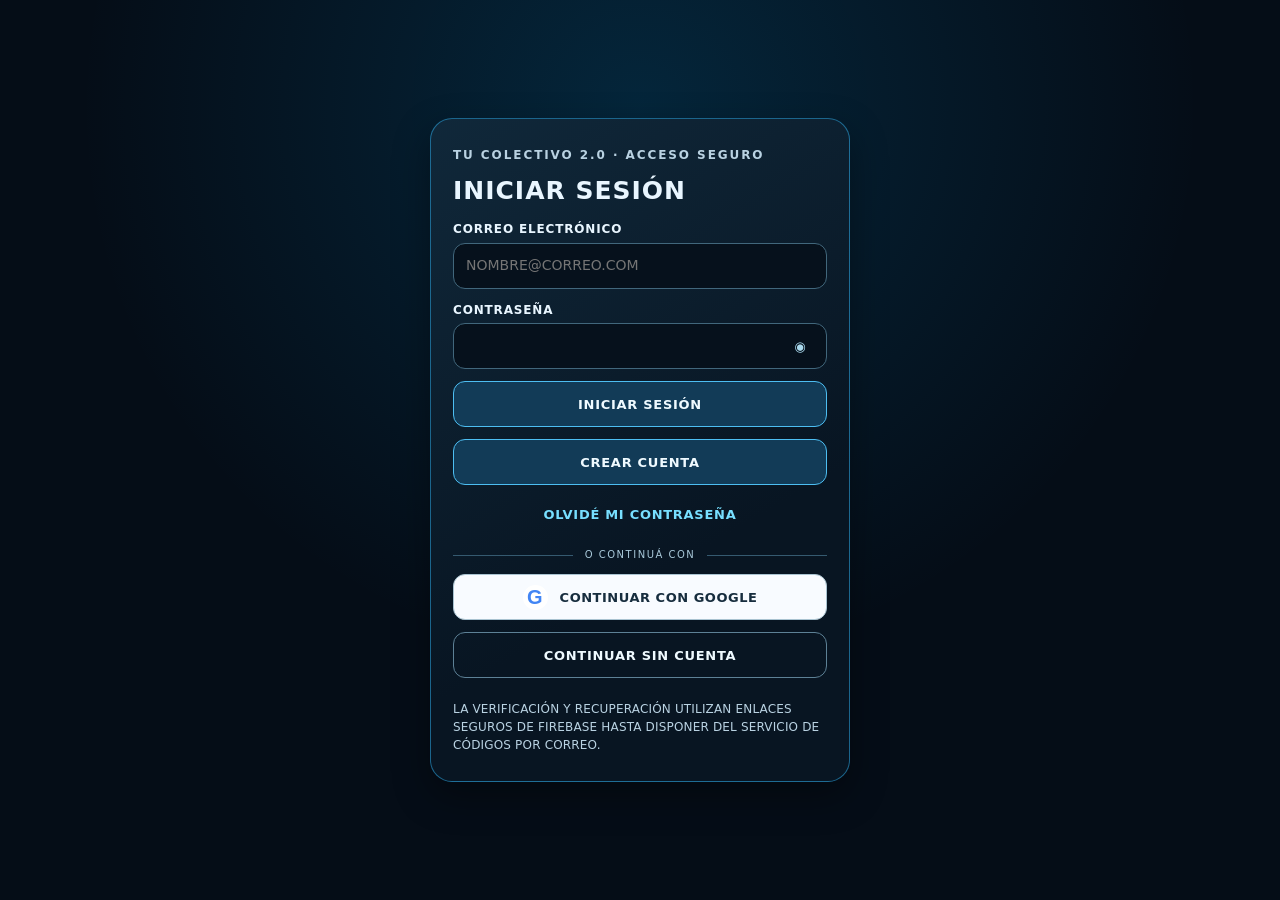
==== app/src/main/assets/index.html @ 83f2787d "SEPARAR PANTALLAS DE INICIO REGISTRO Y RECUPERACIÓN" ====
<!DOCTYPE html>
<html lang="es">
<head>
<meta charset="UTF-8">
<meta name="viewport" content="width=device-width,initial-scale=1,viewport-fit=cover">
<meta name="theme-color" content="#000000">
<title>TU COLECTIVO 2.0</title>
<link rel="stylesheet" href="style.css">
<link rel="stylesheet" href="style-ht.css">
<link rel="stylesheet" href="leaflet/leaflet.css">

<link rel="stylesheet" href="header.css">
<link rel="stylesheet" href="header-title.css">
<link rel="stylesheet" href="bottom-nav.css">
<link rel="stylesheet" href="home-cards.css">
<link rel="stylesheet" href="lineas.css">
<link rel="stylesheet" href="theme-dark.css">
<link rel="stylesheet" href="circuits.css">
<link rel="stylesheet" href="uppercase.css">
<link rel="stylesheet" href="transit-premium.css">
<link rel="stylesheet" href="transport-premium.css">
<link rel="stylesheet" href="arrival-visual.css?v=2">
<link rel="stylesheet" href="alertas-corporativo.css?v=1">
<link rel="stylesheet" href="login.css">
<link rel="stylesheet" href="profile.css">
</head>
<body>
<section class="tc-auth" id="tc-auth" aria-label="Acceso a TU COLECTIVO 2.0"><div class="tc-auth-card"><p class="tc-auth-brand">TU COLECTIVO 2.0 · ACCESO SEGURO</p>
<div class="tc-auth-page" data-auth-page="login"><h2>INICIAR SESIÓN</h2><form id="tc-auth-form"><label for="tc-auth-email">CORREO ELECTRÓNICO</label><input id="tc-auth-email" type="email" autocomplete="email" required placeholder="nombre@correo.com"><label for="tc-auth-password">CONTRASEÑA</label><div class="tc-auth-password-field"><input id="tc-auth-password" type="password" minlength="6" autocomplete="current-password" autocapitalize="none" spellcheck="false" required><button type="button" class="tc-auth-eye" data-eye="tc-auth-password" aria-label="Mostrar contraseña" aria-pressed="false">◉</button></div><button id="tc-auth-submit" type="submit">INICIAR SESIÓN</button></form><button id="tc-auth-register" type="button">CREAR CUENTA</button><button id="tc-auth-recover" class="tc-auth-link" type="button">OLVIDÉ MI CONTRASEÑA</button><div class="tc-auth-divider" role="separator"><span>O CONTINUÁ CON</span></div><button id="tc-auth-google" class="tc-auth-google" type="button"><span class="tc-auth-google-icon" aria-hidden="true">G</span><span>CONTINUAR CON GOOGLE</span></button><button id="tc-auth-guest" class="tc-auth-guest" type="button">CONTINUAR SIN CUENTA</button></div>
<div class="tc-auth-page" data-auth-page="register" hidden><h2>CREAR CUENTA</h2><form id="tc-auth-register-form"><label for="tc-auth-first">NOMBRE</label><input id="tc-auth-first" autocomplete="given-name" maxlength="60" required><label for="tc-auth-last">APELLIDO</label><input id="tc-auth-last" autocomplete="family-name" maxlength="60" required><label for="tc-auth-register-email">CORREO ELECTRÓNICO</label><input id="tc-auth-register-email" type="email" autocomplete="email" required><label for="tc-auth-register-password">CONTRASEÑA</label><div class="tc-auth-password-field"><input id="tc-auth-register-password" type="password" minlength="6" autocomplete="new-password" autocapitalize="none" spellcheck="false" required><button type="button" class="tc-auth-eye" data-eye="tc-auth-register-password" aria-label="Mostrar contraseña" aria-pressed="false">◉</button></div><label for="tc-auth-register-repeat">REPETIR CONTRASEÑA</label><div class="tc-auth-password-field"><input id="tc-auth-register-repeat" type="password" minlength="6" autocomplete="new-password" autocapitalize="none" spellcheck="false" required><button type="button" class="tc-auth-eye" data-eye="tc-auth-register-repeat" aria-label="Mostrar contraseña" aria-pressed="false">◉</button></div><button id="tc-auth-register-submit" type="submit">CREAR MI CUENTA</button></form><button type="button" class="tc-auth-link" data-auth-back>VOLVER A INICIAR SESIÓN</button></div>
<div class="tc-auth-page" data-auth-page="recover" hidden><h2>RECUPERAR CONTRASEÑA</h2><p>Ingresá tu correo para recibir instrucciones de recuperación.</p><form id="tc-auth-recover-form"><label for="tc-auth-recover-email">CORREO ELECTRÓNICO</label><input id="tc-auth-recover-email" type="email" autocomplete="email" required><button id="tc-auth-recover-submit" type="submit">ENVIAR CORREO</button></form><button type="button" class="tc-auth-link" data-auth-back>VOLVER A INICIAR SESIÓN</button></div>
<div class="tc-auth-page" data-auth-page="verify" hidden><h2>VERIFICÁ TU CORREO</h2><p>Te enviamos un enlace seguro a <strong id="tc-auth-verify-email"></strong>. Abrilo desde tu correo y regresá a la aplicación.</p><button id="tc-auth-verify-check" type="button">YA VERIFIQUÉ MI CORREO</button><button id="tc-auth-verify-resend" type="button">REENVIAR CORREO</button><button type="button" class="tc-auth-link" data-auth-back>VOLVER A INICIAR SESIÓN</button></div>
<p id="tc-auth-status" class="tc-auth-status" role="status" aria-live="polite"></p><p class="tc-auth-note">La verificación y recuperación utilizan enlaces seguros de Firebase hasta disponer del servicio de códigos por correo.</p></div></section>

<svg width="0" height="0" style="position:absolute" aria-hidden="true">
  <symbol id="i-bus" viewBox="0 0 24 24"><path d="M5 4h14v13H5zM5 11h14M7 17v3M17 17v3M8.5 14h.01M15.5 14h.01"/></symbol>
  <symbol id="i-map" viewBox="0 0 24 24"><path d="M3 6l6-2 6 2 6-2v14l-6 2-6-2-6 2zM9 4v14M15 6v14"/></symbol>
  <symbol id="i-pin" viewBox="0 0 24 24"><path d="M12 21s-7-6.2-7-11a7 7 0 0 1 14 0c0 4.8-7 11-7 11z"/><circle cx="12" cy="10" r="2.5"/></symbol>
  <symbol id="i-star" viewBox="0 0 24 24"><path d="M12 3l2.7 5.6 6.1.9-4.4 4.3 1 6.1L12 17l-5.4 2.9 1-6.1L3.2 9.5l6.1-.9z"/></symbol>
  <symbol id="i-sync" viewBox="0 0 24 24"><path d="M4 9c1.2-4 5-6 9-6 2.3 0 4.4.9 5.9 2.5L21 7"/><path d="M21 3v4h-4"/><path d="M20 15c-1.2 4-5 6-9 6-2.3 0-4.4-.9-5.9-2.5L3 17"/><path d="M3 21v-4h4"/></symbol>
</svg>


<!-- Header TU COLECTIVO 2.0 (High-Tech Corporativo) con menús contextuales. Requiere header.css y header.js -->
<header class="tc-hd" id="tc-hd" data-section="inicio" data-alerts="0" style="--i:0">
  <i class="tc-hd-beam"></i>
  <button type="button" class="tc-hd-btn" data-action="menu" aria-label="Menú" aria-haspopup="true" aria-expanded="false" aria-controls="tc-hd-menu"><span class="tc-hd-hex"></span><i class="tc-hd-fill"></i><svg viewBox="0 0 24 24" aria-hidden="true"><path pathLength="1" d="M4,7 H20"/><path pathLength="1" d="M4,12 H14"/><path pathLength="1" d="M4,17 H18"/><circle pathLength="1" cx="19" cy="12" r="1.3"/></svg></button>
  <div class="tc-hd-center">
    <h1 class="tc-hd-title tc-wm" aria-label="TU COLECTIVO 2.0"><span class="tc-wm-name" aria-hidden="true"><i class="tc-wm-text"></i><i class="tc-wm-scan"></i></span><span class="tc-wm-tag" aria-hidden="true"><i class="tc-wm-ver"></i></span></h1>
    
  </div>
  <div class="tc-hd-right">
    <button type="button" class="tc-hd-btn" data-action="search" aria-label="Buscar" aria-haspopup="true" aria-expanded="false" aria-controls="tc-hd-search"><span class="tc-hd-hex"></span><i class="tc-hd-fill"></i><svg viewBox="0 0 24 24" aria-hidden="true"><path pathLength="1" d="M16,16 L21,21"/><circle pathLength="1" cx="11" cy="11" r="6.5"/></svg></button>
    <button type="button" class="tc-hd-btn" data-action="notifications" aria-label="Notificaciones" aria-haspopup="true" aria-expanded="false" aria-controls="tc-hd-notifications"><span class="tc-hd-hex"></span><i class="tc-hd-fill"></i><svg viewBox="0 0 24 24" aria-hidden="true"><path pathLength="1" d="M6,16 V11 A6,6 0 0 1 18,11 V16 L20,18 H4 Z"/><path pathLength="1" d="M10,21 H14"/></svg><i class="tc-hd-badge"></i></button>
  </div>
  <!-- Menú de la hamburguesa -->
  <div class="tc-hd-panel" data-for="menu" id="tc-hd-menu" role="menu" aria-label="Menú de secciones">
    <i class="tc-hd-pbeam"></i>
    <p class="tc-hd-ptitle"><span>Navegación</span><span>06 secciones</span></p>
    <div class="tc-hd-list"><button type="button" class="tc-hd-item current" role="menuitem" data-section="inicio" style="--n:0"><span class="tc-hd-item-ico"><span class="tc-hd-hex"></span><i class="tc-hd-fill"></i><svg viewBox="0 0 24 24" aria-hidden="true"><path d="M3,11 L12,3 L21,11"/><path d="M5,9.5 V20 H19 V9.5"/><path d="M10,20 V14 H14 V20"/></svg></span><span>INICIO</span><svg class="tc-hd-item-go" viewBox="0 0 24 24" aria-hidden="true"><path d="M9,5 L16,12 L9,19"/></svg></button><button type="button" class="tc-hd-item" role="menuitem" data-section="lineas" style="--n:1"><span class="tc-hd-item-ico"><span class="tc-hd-hex"></span><i class="tc-hd-fill"></i><svg viewBox="0 0 24 24" aria-hidden="true"><path d="M8,6 H15 A3,3 0 0 1 15,12 H9 A3,3 0 0 0 9,18 H16"/><circle cx="5" cy="6" r="1.6"/><circle cx="19" cy="18" r="1.6"/></svg></span><span>LÍNEAS</span><svg class="tc-hd-item-go" viewBox="0 0 24 24" aria-hidden="true"><path d="M9,5 L16,12 L9,19"/></svg></button><button type="button" class="tc-hd-item" role="menuitem" data-section="mapa" style="--n:2"><span class="tc-hd-item-ico"><span class="tc-hd-hex"></span><i class="tc-hd-fill"></i><svg viewBox="0 0 24 24" aria-hidden="true"><path d="M12,3 L21,8 L12,13 L3,8 Z"/><path d="M3,12 L12,17 L21,12"/><path d="M3,16 L12,21 L21,16"/></svg></span><span>MAPA</span><svg class="tc-hd-item-go" viewBox="0 0 24 24" aria-hidden="true"><path d="M9,5 L16,12 L9,19"/></svg></button><button type="button" class="tc-hd-item" role="menuitem" data-section="paradas" style="--n:3"><span class="tc-hd-item-ico"><span class="tc-hd-hex"></span><i class="tc-hd-fill"></i><svg viewBox="0 0 24 24" aria-hidden="true"><path d="M6,3 H18 V10 H6 Z"/><path d="M12,10 V21"/><path d="M8,21 H16"/><path d="M9,6.5 H15"/></svg></span><span>PARADAS CERCANAS</span><svg class="tc-hd-item-go" viewBox="0 0 24 24" aria-hidden="true"><path d="M9,5 L16,12 L9,19"/></svg></button><button type="button" class="tc-hd-item" role="menuitem" data-section="favoritos" style="--n:4"><span class="tc-hd-item-ico"><span class="tc-hd-hex"></span><i class="tc-hd-fill"></i><svg viewBox="0 0 24 24" aria-hidden="true"><path d="M7,3 H17 A1,1 0 0 1 18,4 V21 L12,17 L6,21 V4 A1,1 0 0 1 7,3 Z"/><path d="M12,7.5 L13,9.6 L15.3,9.9 L13.6,11.5 L14,13.8 L12,12.7 L10,13.8 L10.4,11.5 L8.7,9.9 L11,9.6 Z"/></svg></span><span>FAVORITOS</span><svg class="tc-hd-item-go" viewBox="0 0 24 24" aria-hidden="true"><path d="M9,5 L16,12 L9,19"/></svg></button><button type="button" class="tc-hd-item" role="menuitem" data-section="alertas" style="--n:5"><span class="tc-hd-item-ico"><svg viewBox="0 0 24 24" aria-hidden="true"><path d="M6 16V11a6 6 0 0 1 12 0v5l2 2H4l2-2ZM10 21h4"/></svg></span><span>ALERTAS</span><svg class="tc-hd-item-go" viewBox="0 0 24 24" aria-hidden="true"><path d="M9 5 16 12 9 19"/></svg></button><button type="button" class="tc-hd-item" role="menuitem" data-section="perfil" style="--n:6"><span class="tc-hd-item-ico" aria-hidden="true">◎</span><span>PERFIL</span><svg class="tc-hd-item-go" viewBox="0 0 24 24" aria-hidden="true"><path d="M9 5 16 12 9 19"/></svg></button></div>
    <div class="tc-hd-theme" id="tc-hd-theme" role="radiogroup" aria-label="Tema de la app" style="--n:5;--t:0">
      <p class="tc-hd-ptitle"><span>Apariencia</span><span id="tc-hd-theme-now">AUTO · OSCURO</span></p>
      <div class="tc-hd-seg"><i class="tc-hd-seg-ind"></i><button type="button" role="radio" aria-checked="true" tabindex="0" data-theme-mode="auto" class="on"><svg viewBox="0 0 24 24" aria-hidden="true"><path d="M12,4 A8,8 0 0 1 12,20 Z"/><circle cx="12" cy="12" r="8"/></svg><span>AUTO</span></button><button type="button" role="radio" aria-checked="false" tabindex="-1" data-theme-mode="light"><svg viewBox="0 0 24 24" aria-hidden="true"><path d="M12,2 V4"/><path d="M12,20 V22"/><path d="M2,12 H4"/><path d="M20,12 H22"/><path d="M4.9,4.9 L6.3,6.3"/><path d="M17.7,17.7 L19.1,19.1"/><path d="M4.9,19.1 L6.3,17.7"/><path d="M17.7,6.3 L19.1,4.9"/><circle cx="12" cy="12" r="4"/></svg><span>CLARO</span></button><button type="button" role="radio" aria-checked="false" tabindex="-1" data-theme-mode="dark"><svg viewBox="0 0 24 24" aria-hidden="true"><path d="M20,14.5 A8,8 0 1 1 9.5,4 A6.5,6.5 0 0 0 20,14.5 Z"/></svg><span>OSCURO</span></button></div>
    </div>
  </div>
  <!-- Menú de la lupa -->
  <div class="tc-hd-panel" data-for="search" id="tc-hd-search" role="search" aria-label="Buscador">
    <i class="tc-hd-pbeam"></i>
    <p class="tc-hd-ptitle"><span>Búsqueda</span><span>Filtros rápidos</span></p>
    <div class="tc-hd-field" style="--n:0"><svg viewBox="0 0 24 24" aria-hidden="true"><circle cx="11" cy="11" r="6.5"/><path d="M16,16 L21,21"/></svg><input class="tc-hd-input" id="tc-hd-input" type="search" inputmode="search" enterkeyhint="search" autocomplete="off" autocapitalize="off" spellcheck="false" placeholder="Línea, calle o parada..." aria-label="Buscar"><button type="button" class="tc-hd-clear" id="tc-hd-clear" aria-label="Borrar búsqueda"><svg viewBox="0 0 24 24" aria-hidden="true"><path d="M6,6 L18,18 M18,6 L6,18"/></svg></button></div>
    <div class="tc-hd-chips" id="tc-hd-chips"><button type="button" class="tc-hd-fchip on" data-filter="todo" aria-pressed="true" style="--n:1">TODO</button><button type="button" class="tc-hd-fchip" data-filter="lineas" aria-pressed="false" style="--n:2">LÍNEAS</button><button type="button" class="tc-hd-fchip" data-filter="calles" aria-pressed="false" style="--n:3">CALLES</button><button type="button" class="tc-hd-fchip" data-filter="paradas" aria-pressed="false" style="--n:4">PARADAS</button><button type="button" class="tc-hd-fchip" data-filter="favoritos" aria-pressed="false" style="--n:5">FAVORITOS</button></div>
    <p class="tc-hd-hint">ENTER ↵ PARA BUSCAR</p>
  </div>
  <!-- Menú de la campana -->
  <div class="tc-hd-panel" data-for="notifications" id="tc-hd-notifications" role="region" aria-label="Notificaciones">
    <i class="tc-hd-pbeam"></i>
    <p class="tc-hd-ptitle"><span>Notificaciones</span><button type="button" class="tc-hd-link" id="tc-hd-markread" disabled>Marcar leídas</button></p>
    <div class="tc-hd-notes" id="tc-hd-notes"></div>
  </div>
</header>
<div class="tc-hd-scrim" id="tc-hd-scrim"></div>

<main id="app" class="app-shell">
  <section class="screen active" data-screen="inicio">
    <div class="screen-head"><span>INICIO</span></div>
    <!-- Tarjetas de inicio TU COLECTIVO 2.0 (High-Tech Corporativo) + tarjeta SINCRONIZAR LÍNEAS. Requiere home-cards.css y home-cards.js -->
<section class="tc-home-cards" id="tc-home-cards" aria-label="Accesos principales">
  <div class="tc-cards" id="tc-cards">
  <button type="button" class="tc-card" data-section="mapa" style="--n:0" aria-label="Mapa">
    <i class="tc-card-glow"></i><i class="tc-card-beam"></i>
    <span class="tc-card-art" aria-hidden="true"><svg viewBox="0 0 120 92"><path d="M60,34 L104,52 L60,70 L16,52 Z"/><path d="M16,62 L60,80 L104,62"/><path d="M16,72 L60,90 L104,72"/><ellipse class="a-fx a-ring" cx="60" cy="52" rx="15" ry="6"/><g class="a-pin"><path d="M60,48 C60,48 49,38 49,28 A11,11 0 0 1 71,28 C71,38 60,48 60,48 Z"/><circle cx="60" cy="28" r="3.6"/></g></svg></span>
    <span class="tc-card-top"><span class="tc-card-ico"><span class="tc-card-hex"></span><i class="tc-card-fill"></i><svg viewBox="0 0 24 24" aria-hidden="true"><path pathLength="1" d="M12,3 L21,8 L12,13 L3,8 Z"/><path pathLength="1" d="M3,12 L12,17 L21,12"/><path pathLength="1" d="M3,16 L12,21 L21,16"/></svg></span><span class="tc-card-meta"><span class="tc-card-count" hidden></span></span></span>
    <span class="tc-card-txt"><span class="tc-card-name">MAPA</span></span>
    <svg class="tc-card-go" viewBox="0 0 24 24" aria-hidden="true"><path d="M9,5 L16,12 L9,19"/></svg>
  </button>
  <button type="button" class="tc-card" data-section="lineas" style="--n:1" aria-label="Líneas">
    <i class="tc-card-glow"></i><i class="tc-card-beam"></i>
    <span class="tc-card-art" aria-hidden="true"><svg viewBox="0 0 120 92"><path d="M8,52 H34 L50,40 H112" stroke-dasharray="2 5"/><path d="M8,74 C34,74 36,30 62,30 S92,74 112,74" pathLength="100" stroke-dasharray="none"/><path class="a-run" d="M8,74 C34,74 36,30 62,30 S92,74 112,74" pathLength="100"/><circle class="a-node" cx="8" cy="74" r="3.4"/><circle class="a-node" cx="62" cy="30" r="3.4"/><circle class="a-node" cx="112" cy="74" r="3.4"/></svg></span>
    <span class="tc-card-top"><span class="tc-card-ico"><span class="tc-card-hex"></span><i class="tc-card-fill"></i><svg viewBox="0 0 24 24" aria-hidden="true"><path pathLength="1" d="M8,6 H15 A3,3 0 0 1 15,12 H9 A3,3 0 0 0 9,18 H16"/><circle pathLength="1" cx="5" cy="6" r="1.6"/><circle pathLength="1" cx="19" cy="18" r="1.6"/></svg></span><span class="tc-card-meta"><span class="tc-card-count" hidden></span></span></span>
    <span class="tc-card-txt"><span class="tc-card-name">LÍNEAS</span></span>
    <svg class="tc-card-go" viewBox="0 0 24 24" aria-hidden="true"><path d="M9,5 L16,12 L9,19"/></svg>
  </button>
  <button type="button" class="tc-card" data-section="paradas" style="--n:2" aria-label="Paradas cercanas">
    <i class="tc-card-glow"></i><i class="tc-card-beam"></i>
    <span class="tc-card-art" aria-hidden="true"><svg viewBox="0 0 120 92"><circle cx="60" cy="46" r="10"/><circle cx="60" cy="46" r="22"/><circle cx="60" cy="46" r="34"/><path d="M60,10 V82 M24,46 H96" stroke-dasharray="1.5 4"/><path class="a-sweep" d="M60,46 L60,12 A34,34 0 0 1 89.4,29 Z"/><circle class="a-fx a-blip" cx="80" cy="30" r="2.8"/><circle class="a-fx a-blip b2" cx="42" cy="62" r="2.4"/><circle class="a-core" cx="60" cy="46" r="3"/></svg></span>
    <span class="tc-card-top"><span class="tc-card-ico"><span class="tc-card-hex"></span><i class="tc-card-fill"></i><svg viewBox="0 0 24 24" aria-hidden="true"><path pathLength="1" d="M6,3 H18 V10 H6 Z"/><path pathLength="1" d="M12,10 V21"/><path pathLength="1" d="M8,21 H16"/><path pathLength="1" d="M9,6.5 H15"/></svg></span><span class="tc-card-meta"><span class="tc-card-count" hidden></span></span></span>
    <span class="tc-card-txt"><span class="tc-card-name">PARADAS CERCANAS</span></span>
    <svg class="tc-card-go" viewBox="0 0 24 24" aria-hidden="true"><path d="M9,5 L16,12 L9,19"/></svg>
  </button>
  <button type="button" class="tc-card" data-section="favoritos" style="--n:3" aria-label="Favoritos">
    <i class="tc-card-glow"></i><i class="tc-card-beam"></i>
    <span class="tc-card-art" aria-hidden="true"><svg viewBox="0 0 120 92"><path d="M34,8 H86 A4,4 0 0 1 90,12 V82 L60,64 L30,82 V12 A4,4 0 0 1 34,8 Z"/><path class="a-fx a-star" d="M60.0,19.0 L63.8,28.8 L74.3,29.4 L66.1,36.0 L68.8,46.1 L60.0,40.4 L51.2,46.1 L53.9,36.0 L45.7,29.4 L56.2,28.8 Z"/><path class="a-fx a-sp" d="M104,20 V30 M99,25 H109"/><path class="a-fx a-sp s2" d="M16,46 V54 M12,50 H20"/></svg></span>
    <span class="tc-card-top"><span class="tc-card-ico"><span class="tc-card-hex"></span><i class="tc-card-fill"></i><svg viewBox="0 0 24 24" aria-hidden="true"><path pathLength="1" d="M7,3 H17 A1,1 0 0 1 18,4 V21 L12,17 L6,21 V4 A1,1 0 0 1 7,3 Z"/><path pathLength="1" d="M12,7.5 L13,9.6 L15.3,9.9 L13.6,11.5 L14,13.8 L12,12.7 L10,13.8 L10.4,11.5 L8.7,9.9 L11,9.6 Z"/></svg></span><span class="tc-card-meta"><span class="tc-card-count" hidden></span></span></span>
    <span class="tc-card-txt"><span class="tc-card-name">FAVORITOS</span></span>
    <svg class="tc-card-go" viewBox="0 0 24 24" aria-hidden="true"><path d="M9,5 L16,12 L9,19"/></svg>
  </button>
  <button type="button" class="tc-card tc-card-alertas tc-wide-card" data-section="alertas" style="--n:4" aria-label="Abrir alertas">
    <span class="tc-card-ico"><svg viewBox="0 0 24 24" aria-hidden="true"><path d="M6 16V11a6 6 0 0 1 12 0v5l2 2H4l2-2ZM10 21h4"/></svg></span>
    <span class="tc-wide-body"><span class="tc-card-name">ALERTAS</span><span class="tc-wide-detail" id="tc-home-alert-state" role="status" aria-live="polite">INACTIVAS</span></span>
    <svg class="tc-wide-go" viewBox="0 0 24 24" aria-hidden="true"><path d="M9 5 16 12 9 19"/></svg>
  </button>
  <button type="button" class="tc-card tc-sync" id="tc-sync" data-action="sync" style="--n:5;--p:0" aria-label="Sincronizar líneas">
    <i class="tc-card-glow"></i><i class="tc-card-beam"></i>
    <span class="tc-card-ico"><span class="tc-card-hex"></span><i class="tc-card-fill"></i><svg class="sy" viewBox="0 0 24 24" aria-hidden="true"><path pathLength="1" d="M4,12 A8,8 0 0 1 18,6.3"/><path pathLength="1" d="M18,2.5 V6.5 H14"/><path pathLength="1" d="M20,12 A8,8 0 0 1 6,17.7"/><path pathLength="1" d="M6,21.5 V17.5 H10"/></svg><svg class="ck" viewBox="0 0 24 24" aria-hidden="true"><path pathLength="1" d="M5,12.5 L10,17.5 L19,7"/></svg></span>
    <span class="tc-sync-body"><span class="tc-sync-row"><span class="tc-card-name">SINCRONIZAR LÍNEAS</span><span class="tc-sync-pct" aria-hidden="true">0%</span></span><span class="tc-sync-status" id="tc-hd-status" role="status" aria-live="polite">SISTEMA LISTO</span><span class="tc-sync-track" role="progressbar" aria-label="Progreso de sincronización" aria-valuemin="0" aria-valuemax="100" aria-valuenow="0"><i class="tc-sync-fill"></i><i class="tc-sync-head"></i></span></span>
  </button>
  </div>
  <div class="tc-partner-logos" aria-label="Instituciones del transporte">
    <div class="tc-partner-logo tc-partner-logo-province"><img src="logostp.png" alt="Gobierno de San Luis, Secretaría de Transporte" loading="lazy"></div>
    <div class="tc-partner-logo tc-partner-logo-transpuntano"><img src="logotp.png" alt="Transpuntano" loading="lazy"></div>
  </div>
</section>

<button type="button" id="sync" hidden aria-hidden="true"><b>SINCRONIZAR LÍNEAS</b><small>TOCA PARA ACTUALIZAR</small></button></section>

  <section class="screen" data-screen="lineas">
    <div class="screen-head"><span>LÍNEAS</span><small>14 RUTAS</small></div>
    
    <div class="lineas-grid"></div>
  </section>

  <section class="screen" data-screen="mapa">
    <div class="screen-head"><span>MAPA</span><small>VISTA GLOBAL</small></div>
    <div class="map-wrap" id="map-wrap">
      <div id="mapCanvas" aria-label="Mapa de San Luis"></div>
      <div class="map-topbar">
        <span id="mapState">MAPA EN LÍNEA</span>
        <span id="mapZoom">ZOOM 14</span>
      </div>
      <div class="map-controls">
        <button id="mapLocate" aria-label="Usar mi ubicación">◎</button>
        <div class="map-zoom">
          <button id="mapPlus" aria-label="Acercar">+</button>
          <button id="mapMinus" aria-label="Alejar">−</button>
        </div>
      </div>
      <div class="map-crosshair" aria-hidden="true"></div>
    </div>
    <aside id="mapStopPopup" class="map-stop-popup" hidden aria-live="polite">
      <button class="map-popup-close" type="button" aria-label="Cerrar información de parada">×</button>
      <strong id="mapPopupName">PARADA</strong>
      <small id="mapPopupLocation">UBICACIÓN</small>
      <div id="mapPopupLines" class="map-popup-lines"></div>
      <div id="mapPopupArrivals" class="map-popup-arrivals"></div>
    </aside>
    <button id="mapRefreshLive" class="map-refresh-card" type="button" disabled>
      <span class="map-refresh-icon" aria-hidden="true">↻</span>
      <span class="map-refresh-copy"><strong>ACTUALIZAR RECORRIDO EN TIEMPO REAL</strong><small id="mapRefreshLiveMeta">SELECCIONÁ UNA LÍNEA DESDE ARRIBOS</small></span>
      <b id="mapRefreshLiveState">GPS</b>
    </button>
  </section>

  <section class="screen" data-screen="paradas">
    <div class="screen-head"><span>PARADAS CERCANAS</span><small>GPS</small></div>
    <button id="locateStops" class="locate-stops" type="button">
      <span class="locate-icon">◎</span>
      <span><strong>LOCALIZAR PARADAS</strong><small>MEDIANTE UBICACIÓN</small></span>
      <b>GPS</b>
    </button>
    <div id="nearbyList" class="section-list nearby-list">
      <div class="nearby-empty"><strong>ESPERANDO UBICACIÓN_</strong><span>ACTIVÁ EL GPS PARA MOSTRAR LAS PARADAS MÁS CERCANAS</span></div>
    </div>
  </section>

  <section class="screen" data-screen="arribos">
    <div class="screen-head">
<span>ARRIBOS</span>
      <small id="arrivalsMeta">PARADA</small>
    </div>
    <div id="arrivalStop" class="arrival-stop"></div>
    <div id="arrivalList" class="arrival-list"></div>
  </section>


  <section class="screen" data-screen="alertas" aria-label="Alertas y notificaciones">
    <div class="screen-head"><span>ALERTAS</span><small>SEGUIMIENTO DE ARRIBOS</small></div>
    <div class="tc-alerts-intro"><span class="tc-alerts-symbol" aria-hidden="true"><svg viewBox="0 0 24 24" aria-hidden="true"><path d="M6 16V11a6 6 0 0 1 12 0v5l2 2H4l2-2ZM10 21h4"/></svg></span><div><h2>Alertas de arribos</h2><p>Un espacio independiente para consultar y administrar tus avisos.</p></div></div>
    <form class="tc-alerts-form" id="tc-alerts-form">
      <div class="tc-alerts-panel"><h3>01 · Elegí el arribo</h3><p>Seleccioná un único arribo guardado en Favoritos para preparar su seguimiento.</p><label for="tc-alerts-arrival">Arribo favorito</label><select id="tc-alerts-arrival" name="arrival" tabindex="-1" aria-hidden="true" hidden><option value="">CARGANDO FAVORITOS…</option></select><div class="tc-arrival-picker"><button type="button" id="tc-arrival-picker-button" class="tc-arrival-picker-button" aria-haspopup="listbox" aria-expanded="false" aria-controls="tc-arrival-picker-list">ELEGÍ UN ARRIBO FAVORITO <span aria-hidden="true">⌄</span></button><div id="tc-arrival-picker-list" class="tc-arrival-picker-list" role="listbox" aria-label="ARRIBOS FAVORITOS" hidden></div></div><p class="tc-alerts-help" id="tc-alerts-arrival-help">Solo se muestran arribos guardados.</p><button type="button" class="tc-alerts-link" data-section="favoritos">Administrar favoritos</button></div>
      <div class="tc-alerts-panel"><h3>02 · Configurá los avisos</h3><p>Elegí qué avisos querés recibir cuando el nuevo motor esté disponible.</p><fieldset class="tc-alerts-thresholds"><legend>Anticipación de los avisos</legend><label><input type="checkbox" name="threshold" value="15" checked> 15 minutos</label><label><input type="checkbox" name="threshold" value="10" checked> 10 minutos</label><label><input type="checkbox" name="threshold" value="5" checked> 5 minutos</label><label><input type="checkbox" name="threshold" value="3" checked> 3 minutos</label><label><input type="checkbox" name="threshold" value="1" checked> 1 minuto</label></fieldset><fieldset class="tc-alerts-sound"><legend>Preferencias</legend><label><input type="checkbox" id="tc-alerts-sound" checked> Sonido de alerta</label><label><input type="checkbox" id="tc-alerts-vibrate" checked> Vibración</label></fieldset><div class="tc-alerts-hours"><label for="tc-alerts-start">Desde<input id="tc-alerts-start" type="time" value="06:00" required></label><label for="tc-alerts-end">Hasta<input id="tc-alerts-end" type="time" value="23:00" required></label></div><p class="tc-alerts-help">Si el horario final es anterior al inicial, se interpreta como un rango que cruza medianoche.</p></div>
      <button type="submit" class="tc-alerts-save">Guardar y activar alertas</button><button type="button" class="tc-alerts-save" id="tc-alerts-stop" style="background:transparent;color:var(--tcn-label-active);border:1px solid rgb(var(--tcn-edge))">Desactivar alertas</button><p id="tc-alerts-state" role="status" aria-live="polite">Consultando estado…</p><p id="tc-alerts-feedback" class="tc-alerts-feedback" role="status" aria-live="polite"></p>
    </form>
    <p class="tc-alerts-footnote">El seguimiento funciona para un único arribo seleccionado. Android puede solicitar permiso para mostrar notificaciones.</p>
  </section>
  <section class="screen" data-screen="favoritos">
    <div class="screen-head"><span>FAVORITOS</span><small>ACCESOS RÁPIDOS</small></div>
    <div id="favoritesList" class="favorites-list"><div class="favorites-empty"><strong>SIN FAVORITOS_</strong><span>GUARDÁ LÍNEAS O PARADAS PARA VERLAS AQUÍ</span></div></div>
  </section>
</main>

<!-- Barra inferior TU COLECTIVO 2.0 (High-Tech Corporativo), 5 secciones. Requiere bottom-nav.css y bottom-nav.js -->
<!-- Barra inferior TU COLECTIVO 2.0 (High-Tech Corporativo). Requiere bottom-nav.css y bottom-nav.js -->
<nav class="tc-nav" id="tc-nav" role="tablist" aria-label="Navegación principal" data-active="inicio" style="--i:0">
  <i class="tc-nav-beam"></i>
  <button type="button" class="tc-nav-item active" role="tab" id="tab-inicio" data-section="inicio" aria-selected="true" tabindex="0" aria-label="Inicio"><span class="tc-nav-ico"><i class="tc-nav-hex"></i><svg viewBox="0 0 24 24" aria-hidden="true"><path pathLength="1" d="M3,11 L12,3 L21,11"/><path pathLength="1" d="M5,9.5 V20 H19 V9.5"/><path pathLength="1" d="M10,20 V14 H14 V20"/></svg></span><span class="tc-nav-label">INICIO</span></button>
  <button type="button" class="tc-nav-item" role="tab" id="tab-lineas" data-section="lineas" aria-selected="false" tabindex="-1" aria-label="Líneas"><span class="tc-nav-ico"><i class="tc-nav-hex"></i><svg viewBox="0 0 24 24" aria-hidden="true"><path pathLength="1" d="M8,6 H15 A3,3 0 0 1 15,12 H9 A3,3 0 0 0 9,18 H16"/><circle pathLength="1" cx="5" cy="6" r="1.6"/><circle pathLength="1" cx="19" cy="18" r="1.6"/></svg></span><span class="tc-nav-label">LÍNEAS</span></button>
  <button type="button" class="tc-nav-item" role="tab" id="tab-mapa" data-section="mapa" aria-selected="false" tabindex="-1" aria-label="Mapa"><span class="tc-nav-ico"><i class="tc-nav-hex"></i><svg viewBox="0 0 24 24" aria-hidden="true"><path pathLength="1" d="M12,3 L21,8 L12,13 L3,8 Z"/><path pathLength="1" d="M3,12 L12,17 L21,12"/><path pathLength="1" d="M3,16 L12,21 L21,16"/></svg></span><span class="tc-nav-label">MAPA</span></button>
  <button type="button" class="tc-nav-item" role="tab" id="tab-paradas" data-section="paradas" aria-selected="false" tabindex="-1" aria-label="Paradas"><span class="tc-nav-ico"><i class="tc-nav-hex"></i><svg viewBox="0 0 24 24" aria-hidden="true"><path pathLength="1" d="M6,3 H18 V10 H6 Z"/><path pathLength="1" d="M12,10 V21"/><path pathLength="1" d="M8,21 H16"/><path pathLength="1" d="M9,6.5 H15"/></svg></span><span class="tc-nav-label">PARADAS</span></button>
  <button type="button" class="tc-nav-item" role="tab" id="tab-favoritos" data-section="favoritos" aria-selected="false" tabindex="-1" aria-label="Favoritos"><span class="tc-nav-ico"><i class="tc-nav-hex"></i><svg viewBox="0 0 24 24" aria-hidden="true"><path pathLength="1" d="M7,3 H17 A1,1 0 0 1 18,4 V21 L12,17 L6,21 V4 A1,1 0 0 1 7,3 Z"/><path pathLength="1" d="M12,7.5 L13,9.6 L15.3,9.9 L13.6,11.5 L14,13.8 L12,12.7 L10,13.8 L10.4,11.5 L8.7,9.9 L11,9.6 Z"/></svg></span><span class="tc-nav-label">FAVORITOS</span></button>

  <button type="button" class="tc-nav-item" role="tab" id="tab-alertas" data-section="alertas" aria-selected="false" tabindex="-1" aria-label="Alertas"><span class="tc-nav-ico"><svg viewBox="0 0 24 24" aria-hidden="true"><path d="M6 16V11a6 6 0 0 1 12 0v5l2 2H4l2-2ZM10 21h4"/></svg></span><span class="tc-nav-label">ALERTAS</span></button>
</nav>

<section id="tc-profile" class="tc-profile" hidden aria-label="Perfil"><div class="tc-profile-card"><button type="button" id="tc-profile-close" class="tc-profile-close" aria-label="Cerrar perfil">✕</button><p class="tc-profile-kicker">TU COLECTIVO 2.0 · CUENTA</p><h2>PERFIL</h2><div class="tc-profile-avatar" aria-hidden="true">◎</div><p id="tc-profile-state" role="status">ESTÁS UTILIZANDO LA APLICACIÓN SIN CUENTA.</p><div class="tc-profile-fields"><div><small>NOMBRE</small><strong id="tc-profile-first">SIN CONFIGURAR</strong></div><div><small>APELLIDO</small><strong id="tc-profile-last">SIN CONFIGURAR</strong></div><div><small>CORREO ELECTRÓNICO</small><strong id="tc-profile-email">SIN CONFIGURAR</strong></div><div><small>CONTRASEÑA</small><strong>NO SE MUESTRA POR SEGURIDAD</strong></div></div><button type="button" id="tc-profile-login">INICIAR SESIÓN / CREAR CUENTA</button><div class="tc-profile-actions" aria-label="Administración de cuenta"><button type="button" data-account-action="edit" disabled>EDITAR NOMBRE Y APELLIDO</button><button type="button" data-account-action="photo" disabled>CAMBIAR FOTO</button><button type="button" data-account-action="password" disabled>CAMBIAR CONTRASEÑA</button><button type="button" data-account-action="logout" disabled>CERRAR SESIÓN</button><button type="button" data-account-action="delete" class="tc-profile-danger" disabled>ELIMINAR CUENTA</button></div><p class="tc-profile-help">Las acciones de cuenta están deshabilitadas hasta disponer de una sesión autenticada y Firebase configurado. No se almacenan contraseñas en esta pantalla. Tus favoritos locales permanecen disponibles.</p></div></section>
<script src="leaflet/leaflet.js"></script>
<script src="header.js"></script>
<script src="bottom-nav.js"></script>
<script src="home-cards.js"></script>
<script src="lineas.js"></script>
<script src="favorites-sync.js"></script>
<script src="script.js"></script>
<script src="navigation-integration.js"></script>
<script src="alertas-navigation.js"></script>
<script src="login.js"></script>
<script src="profile.js"></script>
</body>
</html>
---- app/src/main/assets/style.css ----
/* TU COLECTIVO 2.0 — NEXUS: high-tech corporativo / utopía futurista (100% offline, sin dependencias) */
:root{color-scheme:light;--cy:#0fb5c9;--vt:#2563ff;--vi:#6d5cff;--bg:#eef3fa;--sf:#fff;--ink:#0b1b3a;--mut:#4a5d7e;--ln:#d8e2f2;--tint:#eaf1ff;--tint2:#f7faff;--glass:rgba(255,255,255,.84);--glass2:rgba(255,255,255,.95);--glass3:rgba(255,255,255,.6);--field:#f4f7fc;--soft:#f1f5fb;--soft2:#f6f9fe;--bd2:#cfe0ff;--press:#dbe8ff;--dash:#c3d3ec;--map:#e4ecf8;--ring:#dbe6f7;--dot:rgba(11,27,58,.09);--ic1:#e7efff;--ic2:#e2fafd;--danger-bg:#fde3e8;--deep:#0b1b3a;--shadow-c:11,27,58;--a1:.18;--a2:.2;--a3:.14;--hh:64px;--top:0px;--sans:system-ui,-apple-system,"Segoe UI",Roboto,"Helvetica Neue",Arial,sans-serif;--sh:0 1px 2px rgba(var(--shadow-c),.05),0 8px 24px rgba(37,99,255,.08);--r:18px}
@supports(top:env(safe-area-inset-top)){:root{--top:env(safe-area-inset-top)}}
*{box-sizing:border-box;margin:0;-webkit-tap-highlight-color:transparent}
body{min-height:100vh;background:var(--bg);color:var(--ink);font:14px/1.4 var(--sans);overflow-x:hidden;-webkit-user-select:none;user-select:none}
body::before{content:"";position:fixed;inset:-20%;z-index:-1;pointer-events:none;background:radial-gradient(40% 32% at 18% 12%,rgba(37,99,255,var(--a1)),transparent 70%),radial-gradient(36% 30% at 88% 30%,rgba(15,181,201,var(--a2)),transparent 70%),radial-gradient(40% 34% at 40% 95%,rgba(109,92,255,var(--a3)),transparent 70%);animation:aurora 22s ease-in-out infinite alternate}
body::after{content:"";position:fixed;inset:0;z-index:-1;pointer-events:none;background-image:radial-gradient(var(--dot) 1px,transparent 1.2px);background-size:22px 22px;-webkit-mask-image:linear-gradient(180deg,#000,transparent 70%);mask-image:linear-gradient(180deg,#000,transparent 70%)}
button{font:inherit;color:inherit;cursor:pointer;touch-action:manipulation;border:0;background:none}
:focus-visible{outline:2px solid var(--vt);outline-offset:2px}
small{font-size:10px}

/* HEADER */
.hdr{position:fixed;top:0;left:0;right:0;z-index:20}
.bar{position:relative;display:flex;align-items:flex-start;gap:6px;height:calc(var(--hh) + var(--top));padding:calc(var(--top) + 10px) 12px 0;background:var(--glass);-webkit-backdrop-filter:blur(18px) saturate(1.4);backdrop-filter:blur(18px) saturate(1.4);box-shadow:0 6px 24px rgba(var(--shadow-c),.07)}
.bar::after{content:"";position:absolute;left:0;right:0;bottom:0;height:2px;background:linear-gradient(90deg,transparent,var(--vt),var(--cy),var(--vi),transparent);background-size:200% 100%;animation:flow 7s linear infinite}
.side{flex:1 1 0;min-width:0;display:flex;align-items:center;gap:6px}.side.r{justify-content:flex-end}
.title{flex:none;align-self:flex-start;margin-top:8px;padding-right:.1em;font-size:clamp(10px,3.5vw,16px);font-weight:800;letter-spacing:.05em;line-height:1.2;white-space:nowrap;background:linear-gradient(90deg,var(--ink),var(--vt) 55%,var(--cy));-webkit-background-clip:text;background-clip:text;color:transparent}
.title::before,.title::after{content:none}
.status{--c:var(--vt);position:absolute;left:50%;transform:translateX(-50%);bottom:calc(8px);display:inline-flex;align-items:center;gap:6px;padding:2px 10px;font-size:9px;font-weight:700;letter-spacing:.14em;color:var(--c);background:color-mix(in srgb,var(--c) 10%,var(--sf));border:1px solid color-mix(in srgb,var(--c) 28%,transparent);border-radius:99px;white-space:nowrap}
.status::before{content:"";width:6px;height:6px;border-radius:50%;background:var(--c);animation:breathe 2.4s ease-in-out infinite}
.status[data-state=busy]{--c:var(--vi)}.status[data-state=warn]{--c:#d98a00}.status[data-state=error]{--c:#e0344f}.status.chg{animation:pop .4s ease}
.btn{position:relative;flex:none;display:grid;place-items:center;width:36px;height:36px;color:var(--vt);background:var(--sf);border:1px solid var(--ln);border-radius:13px;box-shadow:0 2px 8px rgba(37,99,255,.1);transition:transform .15s,background .15s,border-color .15s}
.btn svg{width:20px;height:20px;fill:none;stroke:currentColor;stroke-width:1.8;stroke-linecap:round;stroke-linejoin:round}
.btn:active{transform:scale(.95)}.btn.on{background:var(--tint);border-color:var(--vt)}
.btn .dot{position:absolute;top:8px;right:9px;width:7px;height:7px;border-radius:50%;background:var(--cy);box-shadow:0 0 0 2px var(--sf)}
.hack{animation:pop .3s ease}

/* PANELES */
.panel{position:fixed;z-index:15;top:calc(var(--hh) + var(--top) + 10px);left:10px;right:10px;max-width:340px;padding-bottom:10px;background:var(--glass2);-webkit-backdrop-filter:blur(20px);backdrop-filter:blur(20px);border:1px solid var(--ln);border-radius:var(--r);box-shadow:0 18px 48px rgba(var(--shadow-c),.18);opacity:0;visibility:hidden;transform:translateY(-8px) scale(.98);transform-origin:top;transition:opacity .2s,transform .2s,visibility .2s;max-height:calc(100dvh - var(--hh) - var(--top) - 90px);overflow:auto}
#m-search,#m-bell{left:auto}
.panel.open{opacity:1;visibility:visible;transform:none}
.ph{display:flex;align-items:center;gap:8px;padding:12px 16px;font-size:10px;font-weight:800;letter-spacing:.16em;color:var(--mut);border-bottom:1px solid var(--ln)}
.ph::before{content:"";width:8px;height:8px;border-radius:3px;background:linear-gradient(135deg,var(--vt),var(--cy))}
.item{display:flex;align-items:center;width:calc(100% - 16px);margin:6px 8px 0;padding:13px 14px;font-size:13px;font-weight:700;letter-spacing:.08em;text-align:left;border-radius:12px;transition:background .15s}
.item small{margin-left:auto;font-weight:600;letter-spacing:.06em;color:var(--mut)}
.item:active,.item:hover{background:var(--tint);color:var(--vt)}
.sbox{display:flex;align-items:center;gap:8px;margin:12px 12px 0;padding:0 12px;background:var(--field);border:1px solid var(--ln);border-radius:13px}
.sbox:focus-within{border-color:var(--vt);background:var(--sf)}.sbox b{color:var(--vt)}
.sbox input{flex:1;min-width:0;height:44px;background:none;border:0;outline:0;color:var(--ink);caret-color:var(--vt);font:inherit;font-size:14px;-webkit-user-select:text;user-select:text}
.chips{display:flex;flex-wrap:wrap;gap:6px;padding:12px}
.chip{padding:7px 12px;font-size:10px;font-weight:700;letter-spacing:.08em;color:var(--mut);background:var(--sf);border:1px solid var(--ln);border-radius:99px;transition:all .15s}
.chip[aria-pressed=true]{color:#fff;background:linear-gradient(135deg,var(--vt),var(--vi));border-color:transparent}
.nl{list-style:none}.nl li{display:grid;grid-template-columns:minmax(0,1fr) auto;grid-template-areas:"title time" "detail detail";column-gap:10px;row-gap:3px;padding:12px 16px}.nl li+li{border-top:1px solid var(--ln)}
.nl b{grid-area:title;min-width:0;font-size:12px;line-height:1.25;letter-spacing:.04em;overflow-wrap:anywhere}.nl span{grid-area:detail;display:block;font-size:11px;color:var(--mut);line-height:1.35;overflow-wrap:anywhere}.nl time{grid-area:time;align-self:start;justify-self:end;white-space:nowrap;font-size:10px;line-height:1.25;color:var(--vt);font-weight:700}

/* INTERRUPTOR MODO OSCURO */
.item .ti{display:grid;place-items:center;width:28px;height:28px;margin-right:10px;color:var(--vt);background:var(--tint);border-radius:9px}
.item .ti svg{width:16px;height:16px;fill:none;stroke:currentColor;stroke-width:2;stroke-linecap:round;stroke-linejoin:round}
.item .ti .sun{display:none}
.item .sw{position:relative;margin-left:auto;flex:none;width:42px;height:24px;border-radius:99px;background:var(--ln);transition:background .2s}
.item .sw::after{content:"";position:absolute;top:3px;left:3px;width:18px;height:18px;border-radius:50%;background:#fff;box-shadow:0 1px 4px rgba(0,0,0,.25);transition:transform .2s}
.theme-item[aria-checked=true] .sw{background:linear-gradient(135deg,var(--vt),var(--vi))}
.theme-item[aria-checked=true] .sw::after{transform:translateX(18px)}
.theme-item[aria-checked=true] .ti .moon{display:none}.theme-item[aria-checked=true] .ti .sun{display:block}
.theme-item small{margin-left:8px}

/* ESTRUCTURA */
.app-shell{min-height:100vh;padding:calc(var(--hh) + var(--top) + 18px) 14px calc(94px + env(safe-area-inset-bottom));position:relative}
.screen{display:none;animation:screenIn .35s cubic-bezier(.2,.8,.2,1) both}.screen.active{display:block}
.screen-head{display:flex;align-items:flex-end;justify-content:space-between;gap:10px;padding:6px 4px 14px}
.screen-head span{font-size:clamp(20px,6.4vw,28px);font-weight:800;letter-spacing:.04em;color:var(--ink)}
.screen-head small{padding:4px 10px;font-size:9px;font-weight:700;letter-spacing:.12em;color:var(--vt);background:var(--tint);border-radius:99px}
.screen[data-screen=inicio] .screen-head small{display:none}
.section-list{display:grid;gap:10px;margin-top:6px}

/* INICIO */
.grid{display:grid;grid-template-columns:repeat(2,minmax(0,1fr));gap:12px}
.card{position:relative;display:flex;flex-direction:column;justify-content:flex-end;gap:14px;min-height:140px;padding:16px;text-align:left;background:var(--sf);border:1px solid var(--ln);border-radius:22px;box-shadow:var(--sh);overflow:hidden;transition:transform .15s,box-shadow .2s}
.card::before{content:"";position:absolute;top:-40px;right:-40px;width:120px;height:120px;border-radius:50%;background:radial-gradient(closest-side,rgba(37,99,255,.14),transparent)}
.card-mapa::before,.card-favoritos::before{background:radial-gradient(closest-side,rgba(15,181,201,.2),transparent)}
.card .ic{position:absolute;top:14px;left:14px;width:46px;height:46px;padding:11px;fill:none;stroke:var(--vt);stroke-width:1.7;stroke-linecap:round;stroke-linejoin:round;border-radius:14px;background:linear-gradient(135deg,var(--ic1),var(--ic2));border:1px solid var(--bd2)}
.card-mapa .ic,.card-favoritos .ic{stroke:#0a93a6}
.card span{position:relative;display:block}
.card b{display:block;font-size:14px;font-weight:800;letter-spacing:.04em;line-height:1.15}
.card small{display:block;margin-top:4px;font-size:9px;font-weight:700;letter-spacing:.14em;color:var(--mut)}
.card:active{transform:scale(.985);box-shadow:0 1px 2px rgba(11,27,58,.06)}
.grid .card.sync{grid-column:1/-1;flex-direction:row;align-items:center;justify-content:flex-start;gap:14px;min-height:84px;color:#fff;border:0;background:linear-gradient(120deg,var(--deep),#16358a 60%,var(--vt))}
.grid .card.sync::before{background:radial-gradient(closest-side,rgba(15,181,201,.5),transparent)}
.grid .card.sync .ic{position:static;flex:none;stroke:#fff;background:rgba(255,255,255,.12);border-color:rgba(255,255,255,.22)}
.grid .card.sync small{color:#a9c4ff}
.card.sync .prog{position:absolute;left:0;bottom:0;height:3px;width:0;background:linear-gradient(90deg,var(--cy),#fff)}
.card.sync.run .prog{animation:fill 2.2s linear forwards}.card.sync.run .ic{animation:spin 1s linear infinite}
.card.sync.done .prog{width:100%}

/* LÍNEAS / DATOS */
.data-card{position:relative;display:flex;align-items:center;gap:12px;width:100%;min-height:68px;padding:14px 16px 14px 20px;text-align:left;background:var(--sf);border:1px solid var(--ln);border-radius:var(--r);box-shadow:var(--sh);transition:transform .15s,border-color .15s}
.data-card::before{content:"";position:absolute;left:0;top:16px;bottom:16px;width:4px;border-radius:0 4px 4px 0;background:linear-gradient(180deg,var(--vt),var(--cy))}
.data-card:active{transform:scale(.985);border-color:var(--vt);background:var(--tint2)}
.data-card:not(.line-detail-card) b{display:block;font-size:15px;font-weight:800;letter-spacing:.03em}
.data-card em{margin-left:auto;font-style:normal;font-size:11px;font-weight:700;color:var(--mut);letter-spacing:.06em}
.data-card{flex-direction:column;align-items:flex-start;justify-content:center;gap:0;padding-right:48px}
.data-card:not(.line-detail-card) span{display:block;margin-top:4px;font-size:10px;font-weight:600;letter-spacing:.06em;color:var(--mut)}
.data-card em{position:absolute;right:16px;top:50%;transform:translateY(-50%);font-size:22px;font-weight:400;color:var(--vt)}
.nearby-stop em{top:16px;transform:none;font-size:11px;font-weight:800;padding:3px 9px;background:var(--tint);border-radius:99px}
.nearby-stop>b,.nearby-stop>span,.nearby-stop>.line-badges,.nearby-stop>em{pointer-events:none}
.line-sub-head{padding:6px 4px 4px}.line-sub-head>strong{font-size:17px;font-weight:800;color:var(--ink)}.line-sub-context{font-size:11px;color:var(--mut);letter-spacing:.04em}
.line-badges{display:flex;flex-wrap:wrap;gap:5px;margin-top:8px}
.line-badge-mini{padding:3px 9px;font-size:9px;font-weight:800;letter-spacing:.08em;color:var(--vt);background:var(--tint);border:1px solid var(--bd2);border-radius:99px}
.nearby-empty,.favorites-empty{display:flex;flex-direction:column;gap:6px;padding:24px 18px;text-align:center;background:var(--glass3);border:1.5px dashed var(--dash);border-radius:var(--r)}
.nearby-empty strong,.favorites-empty strong{font-size:13px;font-weight:800;letter-spacing:.06em}
.nearby-empty span,.favorites-empty span{font-size:10px;font-weight:600;letter-spacing:.06em;color:var(--mut);line-height:1.4}
.locate-stops{position:relative;display:flex;align-items:center;gap:14px;width:100%;padding:14px 16px;text-align:left;color:#fff;background:linear-gradient(120deg,var(--deep),#16358a 60%,var(--vt));border-radius:var(--r);box-shadow:0 10px 26px rgba(37,99,255,.28);transition:transform .15s}
.locate-stops:active{transform:scale(.985)}
.locate-icon{display:grid;place-items:center;flex:none;width:42px;height:42px;font-size:22px;background:rgba(255,255,255,.14);border:1px solid rgba(255,255,255,.25);border-radius:13px}
.locate-stops strong{display:block;font-size:13px;letter-spacing:.06em}.locate-stops small{display:block;margin-top:3px;font-size:9px;letter-spacing:.12em;color:#a9c4ff}
.locate-stops>b{margin-left:auto;padding:4px 10px;font-size:10px;letter-spacing:.14em;background:rgba(255,255,255,.16);border-radius:99px}
.nearby-list{margin-top:12px}
.stop-line-choice{min-height:60px}
.map-route-action{width:100%;margin:10px 0;padding:13px;font-size:12px;font-weight:800;letter-spacing:.08em;color:var(--vt);background:var(--tint);border:1px solid var(--bd2);border-radius:13px}
.map-route-action:active{background:var(--press)}

/* ARRIBOS */
.arrival-stop{padding:4px 4px 10px}.arrival-stop strong{display:block;font-size:17px;font-weight:800}.arrival-stop>span{display:block;margin-top:3px;font-size:11px;font-weight:600;letter-spacing:.06em;color:var(--mut)}
.arrival-favorite-toggle{display:block;width:100%;margin-top:12px;padding:12px;font-size:11px;font-weight:800;letter-spacing:.08em;color:var(--vt);background:var(--sf);border:1px solid var(--ln);border-radius:13px;transition:all .15s}
.arrival-favorite-toggle[aria-pressed=true]{color:#fff;background:linear-gradient(135deg,var(--vt),var(--vi));border-color:transparent}
.arrival-list{display:grid;gap:10px;margin-top:8px}

/* MAPA */
.map-wrap{position:relative;width:min(100%,calc(100dvh - var(--hh) - var(--top) - 236px - env(safe-area-inset-bottom)));aspect-ratio:1/1;height:auto;min-height:0;margin:0 auto;overflow:hidden;background:var(--map);border:1px solid #00f0ff;border-radius:22px;box-shadow:0 0 0 1px rgba(0,240,255,.18),0 0 18px rgba(0,240,255,.28),var(--sh)}
.map-wrap #mapCanvas{position:absolute;inset:0;width:100%;height:100%;display:block;touch-action:none}.map-wrap .leaflet-container{width:100%;height:100%;background:#07101c;font-family:inherit}.map-wrap .leaflet-control-attribution{font-size:8px;line-height:1.3;padding:2px 5px;background:rgba(5,12,22,.78);color:rgba(210,240,255,.8)}.map-wrap .leaflet-control-attribution a{color:#00eaff}
.map-topbar{position:absolute;top:10px;left:10px;right:10px;z-index:1000;display:flex;justify-content:space-between;gap:8px;pointer-events:none}
.map-topbar span{padding:5px 11px;font-size:9px;font-weight:800;letter-spacing:.12em;color:var(--ink);background:var(--glass2);border:1px solid var(--ln);border-radius:99px;box-shadow:0 2px 8px rgba(var(--shadow-c),.08)}
.map-controls{position:absolute;right:10px;bottom:28px;z-index:1000;display:flex;flex-direction:column;gap:8px;align-items:flex-end}
.map-controls button{width:42px;height:42px;font-size:20px;font-weight:600;color:var(--vt);background:var(--glass2);border:1px solid var(--ln);border-radius:13px;box-shadow:0 4px 14px rgba(var(--shadow-c),.14)}
.map-zoom{display:flex;flex-direction:column;background:var(--glass2);border:1px solid var(--ln);border-radius:13px;box-shadow:0 4px 14px rgba(var(--shadow-c),.14)}
.map-zoom button{border:0;box-shadow:none;border-radius:0;background:none}.map-zoom button:first-child{border-bottom:1px solid var(--ln);border-radius:13px 13px 0 0}.map-zoom button:last-child{border-radius:0 0 13px 13px}
.map-controls button:active{background:var(--tint)}
.map-crosshair{position:absolute;left:50%;top:50%;z-index:1000;width:26px;height:26px;margin:-13px;pointer-events:none;opacity:.55;background:linear-gradient(var(--vt),var(--vt)) center/1.5px 100% no-repeat,linear-gradient(var(--vt),var(--vt)) center/100% 1.5px no-repeat}
.map-attribution{position:absolute;left:8px;bottom:6px;padding:2px 7px;font-size:8px;color:var(--mut);background:var(--glass);border-radius:6px}
.map-refresh-card{display:flex;align-items:center;gap:12px;width:100%;min-height:68px;margin:10px 0 12px;padding:11px 14px;box-sizing:border-box;color:var(--vt);background:var(--glass2);border:1px solid var(--ln);border-radius:18px;box-shadow:var(--sh);text-align:left;transition:transform .15s,background .15s,border-color .15s,opacity .15s}.map-refresh-card:active:not(:disabled){transform:scale(.985);background:var(--tint)}.map-refresh-card:disabled{opacity:.62}.map-refresh-icon{display:grid;place-items:center;flex:0 0 40px;width:40px;height:40px;border:1px solid var(--bd2);border-radius:13px;background:var(--tint);font-size:24px;line-height:1;transform-origin:center}.map-refresh-copy{display:flex;flex:1;min-width:0;flex-direction:column;gap:4px}.map-refresh-copy strong{font-size:11px;font-weight:800;letter-spacing:.07em;color:var(--ink)}.map-refresh-copy small{font-size:9px;letter-spacing:.05em;color:var(--mut);line-height:1.25}.map-refresh-card>b{flex:0 0 auto;font-size:9px;letter-spacing:.1em;color:var(--vt)}.map-refresh-card.is-refreshing .map-refresh-icon{animation:spin .8s linear infinite}.map-refresh-card.is-ready{border-color:var(--bd2)}

.map-stop-popup{position:relative;z-index:20;left:auto;right:auto;bottom:auto;max-width:none;max-height:none;width:100%;box-sizing:border-box;margin:10px 0 12px;overflow:auto;padding:16px;background:var(--glass2);-webkit-backdrop-filter:blur(18px);backdrop-filter:blur(18px);border:1px solid var(--ln);border-radius:20px;box-shadow:0 18px 48px rgba(var(--shadow-c),.22)}
.map-stop-popup[hidden]{display:none}
.map-stop-popup>strong{display:block;padding-right:34px;font-size:15px;font-weight:800}.map-stop-popup>small{display:block;margin-top:3px;color:var(--mut);letter-spacing:.06em}
.map-popup-close{position:absolute;top:10px;right:10px;width:30px;height:30px;font-size:18px;color:var(--mut);background:var(--soft);border-radius:50%}
.map-popup-lines{display:grid;gap:8px;margin-top:12px}.map-popup-lines>small{color:var(--mut);letter-spacing:.06em}
.map-popup-line{padding:11px 12px;font-size:11px;font-weight:800;letter-spacing:.06em;text-align:left;color:var(--vt);background:var(--tint);border:1px solid var(--bd2);border-radius:12px}
.map-popup-line:active{background:var(--press)}.arrival-card[data-arrival-destination]{cursor:pointer}.arrival-card[data-arrival-destination].selected{border-color:var(--vt);box-shadow:0 0 0 1px var(--vt),0 0 14px color-mix(in srgb,var(--vt) 24%,transparent)}.map-route-action:disabled{opacity:.48;pointer-events:none}
.map-popup-arrivals{display:grid;gap:6px;margin-top:10px}.map-popup-arrivals>small{color:var(--mut)}
.map-popup-arrival{display:flex;align-items:center;gap:10px;padding:10px 12px;font-size:11px;background:var(--soft2);border:1px solid var(--ln);border-radius:12px}
.map-popup-arrival b{font-weight:800}.map-popup-arrival span{flex:1;color:var(--mut);font-size:10px}.map-popup-arrival strong{color:var(--vt)}

/* FAVORITOS */
.notification-schedule{padding:16px;background:var(--sf);border:1px solid var(--ln);border-radius:var(--r);box-shadow:var(--sh)}
.notification-schedule>strong{font-size:13px;font-weight:800;letter-spacing:.08em}.notification-schedule p{margin-top:6px;font-size:11px;line-height:1.45;color:var(--mut)}
.notification-schedule>small{display:block;margin-top:10px;color:var(--mut);line-height:1.4}
.notification-schedule{overflow:hidden}
.notification-time-fields{display:grid;grid-template-columns:repeat(2,minmax(0,1fr));gap:10px;margin-top:12px}
.notification-time-fields label{display:flex;flex-direction:column;gap:6px;min-width:0;font-size:9px;font-weight:800;letter-spacing:.14em;color:var(--mut)}
.notification-time-fields input{display:block;width:100%;min-width:0;max-width:100%;height:44px;padding:0 8px;font:inherit;font-size:14px;font-weight:700;letter-spacing:0;color:var(--ink);background:var(--field);border:1px solid var(--ln);border-radius:12px;outline:0;-webkit-appearance:none;appearance:none}
.notification-time-fields input::-webkit-datetime-edit{padding:0;min-width:0}
.notification-time-fields input::-webkit-datetime-edit-fields-wrapper{padding:0}
.notification-time-fields input::-webkit-calendar-picker-indicator{margin:0 0 0 2px;padding:0}
.notification-time-fields input:focus{border-color:var(--vt);background:var(--sf)}
.notification-toggle{display:block;width:100%;margin-top:12px;padding:14px;font-size:11px;font-weight:800;letter-spacing:.1em;color:#fff;background:linear-gradient(120deg,var(--vt),var(--vi));border-radius:14px;box-shadow:0 8px 22px rgba(37,99,255,.28);transition:transform .15s}
.notification-toggle:active{transform:scale(.985)}.notification-toggle.enabled{background:var(--deep);box-shadow:0 8px 22px rgba(var(--shadow-c),.25)}
.notification-note{margin:10px 4px 0;font-size:9px;font-weight:600;letter-spacing:.06em;line-height:1.5;color:var(--mut)}
.favorites-list{display:grid;gap:10px;margin-top:14px}
.favorite-group{margin-top:6px;padding:0 4px;font-size:10px;font-weight:800;letter-spacing:.16em;color:var(--vt)}
.favorite-item{display:flex;align-items:center;gap:10px;padding:14px 12px 14px 18px;background:var(--sf);border:1px solid var(--ln);border-radius:var(--r);box-shadow:var(--sh);cursor:pointer}
.favorite-item>div{flex:1;min-width:0}.favorite-item b{display:block;font-size:14px;font-weight:800}.favorite-item small{display:block;margin-top:3px;font-size:9px;font-weight:600;letter-spacing:.06em;color:var(--mut)}
.favorite-item:active{background:var(--tint2)}
.favorite-remove{flex:none;width:34px;height:34px;font-size:18px;color:var(--mut);background:var(--soft);border-radius:50%}.favorite-remove:active{background:var(--danger-bg);color:#e0344f}

/* BARRA INFERIOR */
.bottom-nav{position:fixed;left:10px;right:10px;bottom:calc(10px + env(safe-area-inset-bottom));z-index:19;height:66px;display:grid;grid-template-columns:repeat(5,1fr);padding:6px;background:var(--glass);-webkit-backdrop-filter:blur(20px) saturate(1.4);backdrop-filter:blur(20px) saturate(1.4);border:1px solid var(--ln);border-radius:24px;box-shadow:0 14px 40px rgba(var(--shadow-c),.16)}
.nav-btn{position:relative;display:flex;flex-direction:column;align-items:center;justify-content:center;gap:3px;color:var(--mut);border-radius:18px;transition:color .2s,background .2s,transform .15s}
.nav-btn .nav-icon{display:grid;place-items:center;width:25px;height:24px;font-size:20px;line-height:1}
.nav-btn .card-icon{width:23px;height:23px;fill:none;stroke:currentColor;stroke-width:3;stroke-linecap:round;stroke-linejoin:round}
.nav-btn small{font-size:8px;font-weight:700;letter-spacing:.08em}
.nav-btn.active{color:var(--vt);background:var(--tint)}
.nav-btn.active::after{content:"";position:absolute;top:3px;width:18px;height:3px;border-radius:3px;background:linear-gradient(90deg,var(--vt),var(--cy))}
.nav-btn:active{transform:scale(.94)}

/* MODO OSCURO */
html[data-theme=dark]{color-scheme:dark;--cy:#22d3ee;--vt:#5b8dff;--vi:#8b7bff;--bg:#080e1f;--sf:#111b36;--ink:#e8efff;--mut:#93a4c6;--ln:#22335a;--tint:#172750;--tint2:#15234a;--glass:rgba(13,22,44,.84);--glass2:rgba(15,25,50,.96);--glass3:rgba(17,27,54,.6);--field:#0c1630;--soft:#1a2a52;--soft2:#0f1a38;--bd2:#2a427e;--press:#203a78;--dash:#2c4272;--map:#0e1830;--ring:#243764;--dot:rgba(255,255,255,.06);--ic1:#182a5a;--ic2:#10394a;--danger-bg:rgba(224,52,79,.22);--deep:#26396b;--shadow-c:0,0,0;--a1:.24;--a2:.14;--a3:.2}
html[data-theme=dark] .grid .card.sync,html[data-theme=dark] .locate-stops{border:1px solid #2a427e}
html[data-theme=dark] .card::before{background:radial-gradient(closest-side,rgba(91,141,255,.2),transparent)}
html[data-theme=dark] .card-mapa::before,html[data-theme=dark] .card-favoritos::before{background:radial-gradient(closest-side,rgba(34,211,238,.18),transparent)}
html[data-theme=dark] .card-mapa .ic,html[data-theme=dark] .card-favoritos .ic{stroke:var(--cy)}
html[data-theme=dark] .map-wrap canvas{filter:invert(1) hue-rotate(180deg) brightness(.92) contrast(.95) saturate(1.15)}
html[data-theme=dark] .status[data-state=warn]{--c:#ffb020}
html[data-theme=dark] body,html[data-theme=dark] .app-shell{color:var(--ink)}
html,body{transition:background-color .25s}
@keyframes aurora{to{transform:translate3d(3%,2%,0) scale(1.08)}}
@keyframes flow{to{background-position:-200% 0}}
@keyframes breathe{50%{opacity:.35}}\n@keyframes arrivingPulse{0%,100%{transform:scale(1);opacity:.82}50%{transform:scale(1.22);opacity:1}}\n@keyframes arrivingText{0%,100%{opacity:.82;transform:translateY(0);text-shadow:0 0 6px rgba(15,181,201,.2)}50%{opacity:1;transform:translateY(-1px);text-shadow:0 0 12px rgba(15,181,201,.5)}}
@keyframes pop{50%{transform:scale(1.04)}}
@keyframes screenIn{from{opacity:0;transform:translateY(10px)}to{opacity:1;transform:none}}
@keyframes fill{to{width:100%}}@keyframes spin{to{transform:rotate(360deg)}}
@media(max-width:360px){.btn{width:34px;height:34px}.btn svg{width:18px;height:18px}.title{letter-spacing:.02em}.card{min-height:124px;padding:13px}.card b{font-size:12px}.nav-btn small{font-size:7px}.grid{gap:9px}}
@media(min-width:700px){.app-shell{max-width:720px;margin:auto}.bottom-nav{max-width:704px;left:50%;right:auto;width:calc(100% - 20px);transform:translateX(-50%)}}
@media(prefers-reduced-motion:reduce){*,*::before,*::after{animation:none!important;transition:none!important}}

/* El diseño y las animaciones de ARRIBOS pertenecen a circuits.css. */

/* TARJETA SINCRONIZAR LÍNEAS — NEUTRA CON PROGRESO ROJO */
.grid .card.sync{
  color:var(--ink)!important;
  background:var(--sf)!important;
  border:1px solid var(--ln)!important;
  box-shadow:var(--sh)!important;
}
.grid .card.sync::before{
  background:radial-gradient(closest-side,rgba(224,52,79,.12),transparent)!important;
}
.grid .card.sync .ic{
  stroke:var(--ink)!important;
  background:var(--soft)!important;
  border-color:var(--ln)!important;
}
.grid .card.sync small{
  color:var(--mut)!important;
}
.card.sync .prog{
  background:#e0344f!important;
  box-shadow:0 0 10px rgba(224,52,79,.45);
}
html[data-theme=dark] .grid .card.sync{
  color:var(--ink)!important;
  background:#05070c!important;
  border-color:var(--ln)!important;
}
html[data-theme=dark] .grid .card.sync .ic{
  stroke:var(--ink)!important;
  background:#111827!important;
  border-color:var(--ln)!important;
}
html[data-theme=dark] .grid .card.sync small{
  color:var(--mut)!important;
}
html[data-theme=dark] .card.sync .prog{
  background:#ff1744!important;
  box-shadow:0 0 12px rgba(255,23,68,.55);
}


/* Ocultar solo el encabezado redundante de INICIO. Las secciones internas (LINEAS, MAPA, PARADAS, etc.) necesitan sus encabezados y controles de regreso. */
.screen[data-screen="inicio"] .screen-head{display:none!important}
.home-design-grid .card-lineas small,
.home-design-grid .card-mapa small,
.home-design-grid .card-paradas small,
.home-design-grid .card-favoritos small{display:none!important}


/* ICONOS DEL INICIO — NEON GLOW ULTRAFINO */
.home-design-grid .card:not(.sync) .ic{
  filter:drop-shadow(0 0 1px currentColor) drop-shadow(0 0 3px currentColor);
  animation:homeIconGlowFine 3.2s ease-in-out infinite;
  transform-origin:center;
}
.home-design-grid .card-lineas .ic{color:#2563ff;stroke:#2563ff}
.home-design-grid .card-mapa .ic{color:#00a9c0;stroke:#00a9c0}
.home-design-grid .card-paradas .ic{color:#e09a00;stroke:#e09a00}
.home-design-grid .card-favoritos .ic{color:#9a4dff;stroke:#9a4dff}
.home-design-grid .card:not(.sync):active .ic{
  animation:homeIconPressFine .24s ease-out;
}
@keyframes homeIconGlowFine{
  0%,100%{filter:drop-shadow(0 0 1px currentColor) drop-shadow(0 0 2px currentColor);opacity:1}
  50%{filter:drop-shadow(0 0 2px currentColor) drop-shadow(0 0 4px currentColor);opacity:1}
}
@keyframes homeIconPressFine{
  0%{transform:scale(1)}
  55%{transform:scale(1.05)}
  100%{transform:scale(1)}
}
html[data-theme=dark] .home-design-grid .card-lineas .ic{color:#5b8dff;stroke:#5b8dff}
html[data-theme=dark] .home-design-grid .card-mapa .ic{color:#22d3ee;stroke:#22d3ee}
html[data-theme=dark] .home-design-grid .card-paradas .ic{color:#ffbd3b;stroke:#ffbd3b}
html[data-theme=dark] .home-design-grid .card-favoritos .ic{color:#c084ff;stroke:#c084ff}
@media(prefers-reduced-motion:reduce){
  .home-design-grid .card:not(.sync) .ic{animation:none!important}
}


/* ICONOS DEL HEADER Y BARRA INFERIOR — RENDER SEGURO */
.hdr .btn svg{
  color:var(--vt);
  stroke:currentColor;
  fill:none;
  visibility:visible;
  opacity:1;
}
.hdr .side .btn svg{color:#2563ff}
.hdr .side.r .btn:first-child svg{color:#00a9c0}
.hdr .side.r .btn:last-child svg{color:#e0344f}
.hdr .btn:active svg{transform:scale(.96)}

/* SOLUCIÓN DEFINITIVA: NO APLICAR CSS FILTERS NI ANIMACIONES AL SVG DEL NAV.
   El nav usa SVG inline; los filtros sobre SVG pueden producir fallos de composición/renderizado.
   El color/glow queda en el estado del botón y la animación se limita al press. */
.bottom-nav .nav-icon{
  display:grid;
  place-items:center;
  width:25px;
  height:24px;
  overflow:visible;
  visibility:visible;
  opacity:1;
  color:currentColor;
}
.bottom-nav .nav-icon .card-icon{
  display:block;
  width:23px;
  height:23px;
  min-width:23px;
  min-height:23px;
  fill:none;
  stroke:currentColor;
  stroke-width:3;
  stroke-linecap:round;
  stroke-linejoin:round;
  visibility:visible;
  opacity:1;
  filter:none!important;
  animation:none!important;
  transform-origin:center;
}
.bottom-nav .nav-btn:nth-child(1){color:#2563ff}
.bottom-nav .nav-btn:nth-child(2){color:#6d5cff}
.bottom-nav .nav-btn:nth-child(3){color:#00a9c0}
.bottom-nav .nav-btn:nth-child(4){color:#e09a00}
.bottom-nav .nav-btn:nth-child(5){color:#9a4dff}
.bottom-nav .nav-btn:active .nav-icon{transform:scale(.96)}
.bottom-nav .nav-btn:active .card-icon{transform:scale(.96)}
html[data-theme=dark] .hdr .side .btn svg{color:#5b8dff}
html[data-theme=dark] .hdr .side.r .btn:first-child svg{color:#22d3ee}
html[data-theme=dark] .hdr .side.r .btn:last-child svg{color:#ff4d6d}
html[data-theme=dark] .bottom-nav .nav-btn:nth-child(1){color:#5b8dff}
html[data-theme=dark] .bottom-nav .nav-btn:nth-child(2){color:#a78bfa}
html[data-theme=dark] .bottom-nav .nav-btn:nth-child(3){color:#22d3ee}
html[data-theme=dark] .bottom-nav .nav-btn:nth-child(4){color:#ffbd3b}
html[data-theme=dark] .bottom-nav .nav-btn:nth-child(5){color:#c084ff}
@media(prefers-reduced-motion:reduce){
  .bottom-nav .nav-icon,.bottom-nav .nav-icon .card-icon{animation:none!important}
}


/* CONTRASTE DE AMARILLOS EN MODO OSCURO: conservar el tono amarillo y mejorar legibilidad de textos pequeños. */
html[data-theme="dark"]{
  --tcn-label-active:#FFE66D;
  --tcn-muted:#C8C1A7;
}
@media(prefers-color-scheme:dark){
  html:not([data-theme="light"]){
    --tcn-label-active:#FFE66D;
    --tcn-muted:#C8C1A7;
  }
}
html[data-theme="dark"] .screen[data-screen="lineas"] .lc-meta,
html[data-theme="dark"] .screen[data-screen="lineas"] .screen-sub,
html[data-theme="dark"] .screen[data-screen="lineas"] .tc-stop-ctx,
html[data-theme="dark"] .screen[data-screen="lineas"] .tc-crumb{
  color:#C8C1A7!important;
}
@media(prefers-color-scheme:dark){
  html:not([data-theme="light"]) .screen[data-screen="lineas"] .lc-meta,
  html:not([data-theme="light"]) .screen[data-screen="lineas"] .screen-sub,
  html:not([data-theme="light"]) .screen[data-screen="lineas"] .tc-stop-ctx,
  html:not([data-theme="light"]) .screen[data-screen="lineas"] .tc-crumb{color:#C8C1A7!important;}
}
---- app/src/main/assets/style-ht.css ----
/* HIGH-TECH CORPORATIVO — tarjetas, botones e iconos. Usa los tokens de style.css, así sigue claro/oscuro. */
.card,.data-card:not(.line-detail-card),.notification-schedule,.favorite-item,.map-wrap,.map-refresh-card,.map-stop-popup,.panel,.bottom-nav{
  border-color:color-mix(in srgb,var(--vt) 22%,var(--ln));
  background:
    linear-gradient(180deg,color-mix(in srgb,var(--sf) 92%,#fff) 0%,var(--sf) 42%),
    var(--sf);
  box-shadow:0 1px 0 color-mix(in srgb,#fff 55%,transparent) inset,var(--sh);
}
html[data-theme=dark] .card,
html[data-theme=dark] .data-card:not(.line-detail-card),
html[data-theme=dark] .notification-schedule,
html[data-theme=dark] .favorite-item,
html[data-theme=dark] .map-wrap,
html[data-theme=dark] .map-refresh-card,
html[data-theme=dark] .map-stop-popup,
html[data-theme=dark] .panel,
html[data-theme=dark] .bottom-nav{
  background:
    linear-gradient(180deg,color-mix(in srgb,var(--sf) 86%,#1c305f) 0%,var(--sf) 48%),
    var(--sf);
  box-shadow:0 1px 0 rgba(91,141,255,.16) inset,0 10px 28px rgba(0,0,0,.28);
}
.card::after,.data-card:not(.line-detail-card)::after,.favorite-item::after{
  content:"";
  position:absolute;
  inset:7px;
  border:1px solid color-mix(in srgb,var(--vt) 18%,transparent);
  border-radius:inherit;
  pointer-events:none;
}
.favorite-item{position:relative}
.card .ic,.item .ti,.locate-icon,.map-refresh-icon,.map-controls button,.btn,.map-popup-close,.favorite-remove{
  background:linear-gradient(160deg,color-mix(in srgb,var(--ic2) 70%,var(--sf)),var(--ic1));
  border:1px solid color-mix(in srgb,var(--vt) 34%,var(--ln));
  box-shadow:0 1px 0 rgba(255,255,255,.45) inset,0 6px 14px rgba(var(--shadow-c),.08);
}
html[data-theme=dark] .card .ic,
html[data-theme=dark] .item .ti,
html[data-theme=dark] .locate-icon,
html[data-theme=dark] .map-refresh-icon,
html[data-theme=dark] .map-controls button,
html[data-theme=dark] .btn,
html[data-theme=dark] .map-popup-close,
html[data-theme=dark] .favorite-remove{
  box-shadow:0 1px 0 rgba(91,141,255,.22) inset,0 8px 16px rgba(0,0,0,.28);
}
.btn svg,.card .ic,.item .ti svg,.bottom-nav .card-icon{
  stroke-linecap:round;
  stroke-linejoin:round;
}
.chip,.map-route-action,.arrival-favorite-toggle,.map-popup-line,.line-badge-mini,.nearby-stop em{
  background:color-mix(in srgb,var(--tint) 82%,var(--sf));
  border:1px solid color-mix(in srgb,var(--vt) 28%,var(--ln));
  color:var(--vt);
}
.chip[aria-pressed=true],.arrival-favorite-toggle[aria-pressed=true],.notification-toggle{
  color:#fff;
  background:linear-gradient(135deg,var(--vt),var(--vi));
  border-color:transparent;
  box-shadow:0 8px 18px rgba(37,99,255,.22);
}
html[data-theme=dark] .chip[aria-pressed=true],
html[data-theme=dark] .arrival-favorite-toggle[aria-pressed=true],
html[data-theme=dark] .notification-toggle{
  box-shadow:0 8px 18px rgba(0,0,0,.35);
}
.bottom-nav .nav-btn.active{
  background:color-mix(in srgb,var(--tint) 88%,var(--sf));
  box-shadow:0 0 0 1px color-mix(in srgb,var(--vt) 28%,transparent) inset;
}
.bottom-nav .nav-icon{
  width:28px;
  height:28px;
  border-radius:9px;
  background:color-mix(in srgb,var(--tint) 70%,transparent);
  border:1px solid color-mix(in srgb,currentColor 28%,transparent);
}
.locate-stops{
  color:#f4f7ff;
  background:linear-gradient(125deg,#0d1b3d 0%,#16358a 58%,#2563ff 100%);
  border:1px solid color-mix(in srgb,#7eb0ff 45%,transparent);
}
html[data-theme=dark] .locate-stops{
  background:linear-gradient(125deg,#0a142c 0%,#1a3170 58%,#3d6dff 100%);
  border-color:#35508f;
}
.locate-icon{
  color:#fff;
  background:rgba(255,255,255,.1);
  border-color:rgba(255,255,255,.28);
}

/* Las tarjetas de LÍNEAS y sus subsecciones se definen exclusivamente en lineas.css. */
---- app/src/main/assets/leaflet/leaflet.css ----
/* required styles */

.leaflet-pane,
.leaflet-tile,
.leaflet-marker-icon,
.leaflet-marker-shadow,
.leaflet-tile-container,
.leaflet-pane > svg,
.leaflet-pane > canvas,
.leaflet-zoom-box,
.leaflet-image-layer,
.leaflet-layer {
	position: absolute;
	left: 0;
	top: 0;
	}
.leaflet-container {
	overflow: hidden;
	}
.leaflet-tile,
.leaflet-marker-icon,
.leaflet-marker-shadow {
	-webkit-user-select: none;
	   -moz-user-select: none;
	        user-select: none;
	  -webkit-user-drag: none;
	}
/* Prevents IE11 from highlighting tiles in blue */
.leaflet-tile::selection {
	background: transparent;
}
/* Safari renders non-retina tile on retina better with this, but Chrome is worse */
.leaflet-safari .leaflet-tile {
	image-rendering: -webkit-optimize-contrast;
	}
/* hack that prevents hw layers "stretching" when loading new tiles */
.leaflet-safari .leaflet-tile-container {
	width: 1600px;
	height: 1600px;
	-webkit-transform-origin: 0 0;
	}
.leaflet-marker-icon,
.leaflet-marker-shadow {
	display: block;
	}
/* .leaflet-container svg: reset svg max-width decleration shipped in Joomla! (joomla.org) 3.x */
/* .leaflet-container img: map is broken in FF if you have max-width: 100% on tiles */
.leaflet-container .leaflet-overlay-pane svg {
	max-width: none !important;
	max-height: none !important;
	}
.leaflet-container .leaflet-marker-pane img,
.leaflet-container .leaflet-shadow-pane img,
.leaflet-container .leaflet-tile-pane img,
.leaflet-container img.leaflet-image-layer,
.leaflet-container .leaflet-tile {
	max-width: none !important;
	max-height: none !important;
	width: auto;
	padding: 0;
	}

.leaflet-container img.leaflet-tile {
	/* See: https://bugs.chromium.org/p/chromium/issues/detail?id=600120 */
	mix-blend-mode: plus-lighter;
}

.leaflet-container.leaflet-touch-zoom {
	-ms-touch-action: pan-x pan-y;
	touch-action: pan-x pan-y;
	}
.leaflet-container.leaflet-touch-drag {
	-ms-touch-action: pinch-zoom;
	/* Fallback for FF which doesn't support pinch-zoom */
	touch-action: none;
	touch-action: pinch-zoom;
}
.leaflet-container.leaflet-touch-drag.leaflet-touch-zoom {
	-ms-touch-action: none;
	touch-action: none;
}
.leaflet-container {
	-webkit-tap-highlight-color: transparent;
}
.leaflet-container a {
	-webkit-tap-highlight-color: rgba(51, 181, 229, 0.4);
}
.leaflet-tile {
	filter: inherit;
	visibility: hidden;
	}
.leaflet-tile-loaded {
	visibility: inherit;
	}
.leaflet-zoom-box {
	width: 0;
	height: 0;
	-moz-box-sizing: border-box;
	     box-sizing: border-box;
	z-index: 800;
	}
/* workaround for https://bugzilla.mozilla.org/show_bug.cgi?id=888319 */
.leaflet-overlay-pane svg {
	-moz-user-select: none;
	}

.leaflet-pane         { z-index: 400; }

.leaflet-tile-pane    { z-index: 200; }
.leaflet-overlay-pane { z-index: 400; }
.leaflet-shadow-pane  { z-index: 500; }
.leaflet-marker-pane  { z-index: 600; }
.leaflet-tooltip-pane   { z-index: 650; }
.leaflet-popup-pane   { z-index: 700; }

.leaflet-map-pane canvas { z-index: 100; }
.leaflet-map-pane svg    { z-index: 200; }

.leaflet-vml-shape {
	width: 1px;
	height: 1px;
	}
.lvml {
	behavior: url(#default#VML);
	display: inline-block;
	position: absolute;
	}


/* control positioning */

.leaflet-control {
	position: relative;
	z-index: 800;
	pointer-events: visiblePainted; /* IE 9-10 doesn't have auto */
	pointer-events: auto;
	}
.leaflet-top,
.leaflet-bottom {
	position: absolute;
	z-index: 1000;
	pointer-events: none;
	}
.leaflet-top {
	top: 0;
	}
.leaflet-right {
	right: 0;
	}
.leaflet-bottom {
	bottom: 0;
	}
.leaflet-left {
	left: 0;
	}
.leaflet-control {
	float: left;
	clear: both;
	}
.leaflet-right .leaflet-control {
	float: right;
	}
.leaflet-top .leaflet-control {
	margin-top: 10px;
	}
.leaflet-bottom .leaflet-control {
	margin-bottom: 10px;
	}
.leaflet-left .leaflet-control {
	margin-left: 10px;
	}
.leaflet-right .leaflet-control {
	margin-right: 10px;
	}


/* zoom and fade animations */

.leaflet-fade-anim .leaflet-popup {
	opacity: 0;
	-webkit-transition: opacity 0.2s linear;
	   -moz-transition: opacity 0.2s linear;
	        transition: opacity 0.2s linear;
	}
.leaflet-fade-anim .leaflet-map-pane .leaflet-popup {
	opacity: 1;
	}
.leaflet-zoom-animated {
	-webkit-transform-origin: 0 0;
	    -ms-transform-origin: 0 0;
	        transform-origin: 0 0;
	}
svg.leaflet-zoom-animated {
	will-change: transform;
}

.leaflet-zoom-anim .leaflet-zoom-animated {
	-webkit-transition: -webkit-transform 0.25s cubic-bezier(0,0,0.25,1);
	   -moz-transition:    -moz-transform 0.25s cubic-bezier(0,0,0.25,1);
	        transition:         transform 0.25s cubic-bezier(0,0,0.25,1);
	}
.leaflet-zoom-anim .leaflet-tile,
.leaflet-pan-anim .leaflet-tile {
	-webkit-transition: none;
	   -moz-transition: none;
	        transition: none;
	}

.leaflet-zoom-anim .leaflet-zoom-hide {
	visibility: hidden;
	}


/* cursors */

.leaflet-interactive {
	cursor: pointer;
	}
.leaflet-grab {
	cursor: -webkit-grab;
	cursor:    -moz-grab;
	cursor:         grab;
	}
.leaflet-crosshair,
.leaflet-crosshair .leaflet-interactive {
	cursor: crosshair;
	}
.leaflet-popup-pane,
.leaflet-control {
	cursor: auto;
	}
.leaflet-dragging .leaflet-grab,
.leaflet-dragging .leaflet-grab .leaflet-interactive,
.leaflet-dragging .leaflet-marker-draggable {
	cursor: move;
	cursor: -webkit-grabbing;
	cursor:    -moz-grabbing;
	cursor:         grabbing;
	}

/* marker & overlays interactivity */
.leaflet-marker-icon,
.leaflet-marker-shadow,
.leaflet-image-layer,
.leaflet-pane > svg path,
.leaflet-tile-container {
	pointer-events: none;
	}

.leaflet-marker-icon.leaflet-interactive,
.leaflet-image-layer.leaflet-interactive,
.leaflet-pane > svg path.leaflet-interactive,
svg.leaflet-image-layer.leaflet-interactive path {
	pointer-events: visiblePainted; /* IE 9-10 doesn't have auto */
	pointer-events: auto;
	}

/* visual tweaks */

.leaflet-container {
	background: #ddd;
	outline-offset: 1px;
	}
.leaflet-container a {
	color: #0078A8;
	}
.leaflet-zoom-box {
	border: 2px dotted #38f;
	background: rgba(255,255,255,0.5);
	}


/* general typography */
.leaflet-container {
	font-family: "Helvetica Neue", Arial, Helvetica, sans-serif;
	font-size: 12px;
	font-size: 0.75rem;
	line-height: 1.5;
	}


/* general toolbar styles */

.leaflet-bar {
	box-shadow: 0 1px 5px rgba(0,0,0,0.65);
	border-radius: 4px;
	}
.leaflet-bar a {
	background-color: #fff;
	border-bottom: 1px solid #ccc;
	width: 26px;
	height: 26px;
	line-height: 26px;
	display: block;
	text-align: center;
	text-decoration: none;
	color: black;
	}
.leaflet-bar a,
.leaflet-control-layers-toggle {
	background-position: 50% 50%;
	background-repeat: no-repeat;
	display: block;
	}
.leaflet-bar a:hover,
.leaflet-bar a:focus {
	background-color: #f4f4f4;
	}
.leaflet-bar a:first-child {
	border-top-left-radius: 4px;
	border-top-right-radius: 4px;
	}
.leaflet-bar a:last-child {
	border-bottom-left-radius: 4px;
	border-bottom-right-radius: 4px;
	border-bottom: none;
	}
.leaflet-bar a.leaflet-disabled {
	cursor: default;
	background-color: #f4f4f4;
	color: #bbb;
	}

.leaflet-touch .leaflet-bar a {
	width: 30px;
	height: 30px;
	line-height: 30px;
	}
.leaflet-touch .leaflet-bar a:first-child {
	border-top-left-radius: 2px;
	border-top-right-radius: 2px;
	}
.leaflet-touch .leaflet-bar a:last-child {
	border-bottom-left-radius: 2px;
	border-bottom-right-radius: 2px;
	}

/* zoom control */

.leaflet-control-zoom-in,
.leaflet-control-zoom-out {
	font: bold 18px 'Lucida Console', Monaco, monospace;
	text-indent: 1px;
	}

.leaflet-touch .leaflet-control-zoom-in, .leaflet-touch .leaflet-control-zoom-out  {
	font-size: 22px;
	}


/* layers control */

.leaflet-control-layers {
	box-shadow: 0 1px 5px rgba(0,0,0,0.4);
	background: #fff;
	border-radius: 5px;
	}
.leaflet-control-layers-toggle {
	background-image: url(images/layers.png);
	width: 36px;
	height: 36px;
	}
.leaflet-retina .leaflet-control-layers-toggle {
	background-image: url(images/layers-2x.png);
	background-size: 26px 26px;
	}
.leaflet-touch .leaflet-control-layers-toggle {
	width: 44px;
	height: 44px;
	}
.leaflet-control-layers .leaflet-control-layers-list,
.leaflet-control-layers-expanded .leaflet-control-layers-toggle {
	display: none;
	}
.leaflet-control-layers-expanded .leaflet-control-layers-list {
	display: block;
	position: relative;
	}
.leaflet-control-layers-expanded {
	padding: 6px 10px 6px 6px;
	color: #333;
	background: #fff;
	}
.leaflet-control-layers-scrollbar {
	overflow-y: scroll;
	overflow-x: hidden;
	padding-right: 5px;
	}
.leaflet-control-layers-selector {
	margin-top: 2px;
	position: relative;
	top: 1px;
	}
.leaflet-control-layers label {
	display: block;
	font-size: 13px;
	font-size: 1.08333em;
	}
.leaflet-control-layers-separator {
	height: 0;
	border-top: 1px solid #ddd;
	margin: 5px -10px 5px -6px;
	}

/* Default icon URLs */
.leaflet-default-icon-path { /* used only in path-guessing heuristic, see L.Icon.Default */
	background-image: url(images/marker-icon.png);
	}


/* attribution and scale controls */

.leaflet-container .leaflet-control-attribution {
	background: #fff;
	background: rgba(255, 255, 255, 0.8);
	margin: 0;
	}
.leaflet-control-attribution,
.leaflet-control-scale-line {
	padding: 0 5px;
	color: #333;
	line-height: 1.4;
	}
.leaflet-control-attribution a {
	text-decoration: none;
	}
.leaflet-control-attribution a:hover,
.leaflet-control-attribution a:focus {
	text-decoration: underline;
	}
.leaflet-attribution-flag {
	display: inline !important;
	vertical-align: baseline !important;
	width: 1em;
	height: 0.6669em;
	}
.leaflet-left .leaflet-control-scale {
	margin-left: 5px;
	}
.leaflet-bottom .leaflet-control-scale {
	margin-bottom: 5px;
	}
.leaflet-control-scale-line {
	border: 2px solid #777;
	border-top: none;
	line-height: 1.1;
	padding: 2px 5px 1px;
	white-space: nowrap;
	-moz-box-sizing: border-box;
	     box-sizing: border-box;
	background: rgba(255, 255, 255, 0.8);
	text-shadow: 1px 1px #fff;
	}
.leaflet-control-scale-line:not(:first-child) {
	border-top: 2px solid #777;
	border-bottom: none;
	margin-top: -2px;
	}
.leaflet-control-scale-line:not(:first-child):not(:last-child) {
	border-bottom: 2px solid #777;
	}

.leaflet-touch .leaflet-control-attribution,
.leaflet-touch .leaflet-control-layers,
.leaflet-touch .leaflet-bar {
	box-shadow: none;
	}
.leaflet-touch .leaflet-control-layers,
.leaflet-touch .leaflet-bar {
	border: 2px solid rgba(0,0,0,0.2);
	background-clip: padding-box;
	}


/* popup */

.leaflet-popup {
	position: absolute;
	text-align: center;
	margin-bottom: 20px;
	}
.leaflet-popup-content-wrapper {
	padding: 1px;
	text-align: left;
	border-radius: 12px;
	}
.leaflet-popup-content {
	margin: 13px 24px 13px 20px;
	line-height: 1.3;
	font-size: 13px;
	font-size: 1.08333em;
	min-height: 1px;
	}
.leaflet-popup-content p {
	margin: 17px 0;
	margin: 1.3em 0;
	}
.leaflet-popup-tip-container {
	width: 40px;
	height: 20px;
	position: absolute;
	left: 50%;
	margin-top: -1px;
	margin-left: -20px;
	overflow: hidden;
	pointer-events: none;
	}
.leaflet-popup-tip {
	width: 17px;
	height: 17px;
	padding: 1px;

	margin: -10px auto 0;
	pointer-events: auto;

	-webkit-transform: rotate(45deg);
	   -moz-transform: rotate(45deg);
	    -ms-transform: rotate(45deg);
	        transform: rotate(45deg);
	}
.leaflet-popup-content-wrapper,
.leaflet-popup-tip {
	background: white;
	color: #333;
	box-shadow: 0 3px 14px rgba(0,0,0,0.4);
	}
.leaflet-container a.leaflet-popup-close-button {
	position: absolute;
	top: 0;
	right: 0;
	border: none;
	text-align: center;
	width: 24px;
	height: 24px;
	font: 16px/24px Tahoma, Verdana, sans-serif;
	color: #757575;
	text-decoration: none;
	background: transparent;
	}
.leaflet-container a.leaflet-popup-close-button:hover,
.leaflet-container a.leaflet-popup-close-button:focus {
	color: #585858;
	}
.leaflet-popup-scrolled {
	overflow: auto;
	}

.leaflet-oldie .leaflet-popup-content-wrapper {
	-ms-zoom: 1;
	}
.leaflet-oldie .leaflet-popup-tip {
	width: 24px;
	margin: 0 auto;

	-ms-filter: "progid:DXImageTransform.Microsoft.Matrix(M11=0.70710678, M12=0.70710678, M21=-0.70710678, M22=0.70710678)";
	filter: progid:DXImageTransform.Microsoft.Matrix(M11=0.70710678, M12=0.70710678, M21=-0.70710678, M22=0.70710678);
	}

.leaflet-oldie .leaflet-control-zoom,
.leaflet-oldie .leaflet-control-layers,
.leaflet-oldie .leaflet-popup-content-wrapper,
.leaflet-oldie .leaflet-popup-tip {
	border: 1px solid #999;
	}


/* div icon */

.leaflet-div-icon {
	background: #fff;
	border: 1px solid #666;
	}


/* Tooltip */
/* Base styles for the element that has a tooltip */
.leaflet-tooltip {
	position: absolute;
	padding: 6px;
	background-color: #fff;
	border: 1px solid #fff;
	border-radius: 3px;
	color: #222;
	white-space: nowrap;
	-webkit-user-select: none;
	-moz-user-select: none;
	-ms-user-select: none;
	user-select: none;
	pointer-events: none;
	box-shadow: 0 1px 3px rgba(0,0,0,0.4);
	}
.leaflet-tooltip.leaflet-interactive {
	cursor: pointer;
	pointer-events: auto;
	}
.leaflet-tooltip-top:before,
.leaflet-tooltip-bottom:before,
.leaflet-tooltip-left:before,
.leaflet-tooltip-right:before {
	position: absolute;
	pointer-events: none;
	border: 6px solid transparent;
	background: transparent;
	content: "";
	}

/* Directions */

.leaflet-tooltip-bottom {
	margin-top: 6px;
}
.leaflet-tooltip-top {
	margin-top: -6px;
}
.leaflet-tooltip-bottom:before,
.leaflet-tooltip-top:before {
	left: 50%;
	margin-left: -6px;
	}
.leaflet-tooltip-top:before {
	bottom: 0;
	margin-bottom: -12px;
	border-top-color: #fff;
	}
.leaflet-tooltip-bottom:before {
	top: 0;
	margin-top: -12px;
	margin-left: -6px;
	border-bottom-color: #fff;
	}
.leaflet-tooltip-left {
	margin-left: -6px;
}
.leaflet-tooltip-right {
	margin-left: 6px;
}
.leaflet-tooltip-left:before,
.leaflet-tooltip-right:before {
	top: 50%;
	margin-top: -6px;
	}
.leaflet-tooltip-left:before {
	right: 0;
	margin-right: -12px;
	border-left-color: #fff;
	}
.leaflet-tooltip-right:before {
	left: 0;
	margin-left: -12px;
	border-right-color: #fff;
	}

/* Printing */

@media print {
	/* Prevent printers from removing background-images of controls. */
	.leaflet-control {
		-webkit-print-color-adjust: exact;
		print-color-adjust: exact;
		}
	}
---- app/src/main/assets/header.css ----
/* TU COLECTIVO 2.0 — Header y menús (estilo CORPORATIVO). Mantiene las clases y variables que usa header.js (.open, .active, .current, .on, --i, --n, --t, data-alerts). */
.tc-hd{position:fixed;top:0;left:0;right:0;z-index:60;height:calc(80px + env(safe-area-inset-top,0px));padding:env(safe-area-inset-top,0px) 12px 0;display:flex;align-items:center;gap:8px;box-sizing:border-box;isolation:isolate;font-family:var(--tc-font);-webkit-user-select:none;user-select:none;background:var(--tcn-bg-a);border-bottom:1px solid rgba(var(--tc-nb),.7);box-shadow:0 2px 14px rgba(var(--tc-nb),.22);animation:tchin .45s cubic-bezier(.2,.8,.2,1) both,tcBorderGlow 3.4s ease-in-out infinite}
.tc-hd::before,.tc-hd::after{content:"";position:absolute;bottom:-1px;height:2px;width:38%;pointer-events:none;z-index:2;background:linear-gradient(90deg,transparent,rgb(var(--tc-nb)) 50%,transparent);filter:drop-shadow(0 0 5px rgb(var(--tc-nb)))}
.tc-hd::before{left:0;animation:tcRunR 3.6s linear infinite}
.tc-hd::after{right:0;animation:tcRunL 3.6s linear 1.8s infinite;opacity:.8}
@keyframes tcRunR{from{transform:translateX(-100%)}to{transform:translateX(263%)}}
@keyframes tcRunL{from{transform:translateX(100%)}to{transform:translateX(-263%)}}
@keyframes tcBorderGlow{0%,100%{box-shadow:0 2px 10px rgba(var(--tc-nb),.16)}50%{box-shadow:0 2px 20px rgba(var(--tc-nb),.38)}}
.tc-hd-beam{display:none}
.tc-hd-center{flex:1;min-width:0;display:flex;flex-direction:column;align-items:flex-start;justify-content:center;gap:6px;padding-left:4px}
.tc-hd-chip{display:inline-flex;align-items:center;gap:7px;max-width:100%;padding:4px 12px;border-radius:999px;background:var(--tcn-bg-b);border:1px solid rgb(var(--tcn-edge))}
.tc-hd-chip::before{content:none}
.tc-hd-led{flex:none;width:6px;height:6px;border-radius:50%;background:rgb(var(--tcn-neon));box-shadow:none;animation:none}
.tc-hd-status{font:600 12px/1.4 var(--tc-font);letter-spacing:.01em;color:var(--tcn-muted);text-transform:uppercase;white-space:nowrap;overflow:hidden;text-overflow:ellipsis}.tc-hd-status.swap{animation:tchswap .3s ease-out}
.tc-hd-right{display:flex;gap:4px;flex:none}
.tc-hd-btn{position:relative;width:44px;height:44px;flex:none;border:0;background:none;padding:0;border-radius:12px;color:var(--tcn-muted);cursor:pointer;display:grid;place-items:center;outline:none;-webkit-tap-highlight-color:transparent;transition:background .2s,color .2s}
.tc-hd-hex,.tc-hd-fill,.tc-hd-btn::after{display:none}
.tc-hd-btn svg{position:relative;width:22px;height:22px;fill:none;stroke:currentColor;stroke-width:1.7;stroke-linecap:round;stroke-linejoin:round}
.tc-hd-btn:hover{background:var(--tcn-bg-b);color:var(--tcn-label-active)}
.tc-hd-btn:active{background:var(--tc-soft)}
.tc-hd-btn:focus-visible{box-shadow:0 0 0 2px rgb(var(--tcn-acc))}
.tc-hd-btn.active{background:var(--tc-soft);color:rgb(var(--tcn-acc))}
.tc-hd-badge{position:absolute;z-index:2;top:9px;right:10px;width:9px;height:9px;border-radius:50%;background:rgb(var(--tcn-alert));box-shadow:0 0 0 2px var(--tcn-bg-a)}
.tc-hd-badge::after{content:none}
.tc-hd[data-alerts="0"] .tc-hd-badge{display:none}
@keyframes tchin{from{transform:translateY(-100%)}to{transform:none}}
@keyframes tchswap{from{opacity:0;transform:translateY(4px)}to{opacity:1;transform:none}}
@keyframes tchitem{from{opacity:0;transform:translateY(6px)}to{opacity:1;transform:none}}
:root{--hh:84px}
.tc-hd-scrim{position:fixed;top:0;left:0;right:0;bottom:0;z-index:40;background:var(--tcn-scrim);opacity:0;visibility:hidden;transition:opacity .25s,visibility 0s .25s}
.tc-hd-scrim.open{opacity:1;visibility:visible;transition:opacity .25s}
/* paneles desplegables */
.tc-hd-panel{position:absolute;top:calc(100% + 8px);z-index:3;box-sizing:border-box;padding:14px;visibility:hidden;opacity:0;pointer-events:none;transform:translateY(-8px);transform-origin:top left;font-family:var(--tc-font);background:var(--tcn-bg-a);border:1px solid rgb(var(--tcn-edge));border-radius:18px;box-shadow:var(--tc-sh2);transition:opacity .2s,transform .26s cubic-bezier(.2,.8,.2,1),visibility 0s .26s}
.tc-hd-panel::before,.tc-hd-panel::after,.tc-hd-pbeam{display:none;content:none}
.tc-hd-panel.open{visibility:visible;opacity:1;pointer-events:auto;transform:none;transition:opacity .2s,transform .26s cubic-bezier(.2,.8,.2,1)}
.tc-hd-panel[data-for="menu"]{left:12px;width:min(300px,calc(100% - 24px))}
.tc-hd-panel[data-for="search"]{left:12px;right:12px}
.tc-hd-panel[data-for="notifications"]{right:12px;width:min(340px,calc(100% - 24px));transform-origin:top right}
.tc-hd-ptitle{display:flex;align-items:center;justify-content:space-between;gap:10px;margin:0 0 10px;font:600 12px/1.4 var(--tc-font);letter-spacing:.02em;text-transform:uppercase;color:var(--tcn-muted)}
.tc-hd-ptitle>span:first-child{display:inline-flex;align-items:center;gap:8px;color:var(--tcn-label-active);font-weight:700;font-size:13px}
.tc-hd-ptitle>span:first-child::before{content:none}
.tc-hd-list{display:flex;flex-direction:column;gap:2px}
.tc-hd-item{position:relative;display:flex;align-items:center;gap:12px;width:100%;padding:6px 10px 6px 6px;border:0;border-radius:12px;background:none;cursor:pointer;text-align:left;outline:none;-webkit-tap-highlight-color:transparent;color:var(--tcn-label-active);font:600 15px/1.2 var(--tc-font);letter-spacing:.03em;text-transform:uppercase;transition:background .2s}
.tc-hd-item::before{content:none}
.tc-hd-item>span:nth-child(2){text-transform:uppercase}.tc-hd-item:hover,.tc-hd-item:focus-visible{background:var(--tcn-bg-b)}
.tc-hd-item.current{background:var(--tc-soft);color:rgb(var(--tcn-acc))}
.tc-hd-item:active{transform:scale(.99)}
.tc-hd-item-ico{position:relative;flex:none;width:36px;height:36px;border-radius:10px;display:grid;place-items:center;background:var(--tcn-bg-b);color:var(--tcn-muted)}
.tc-hd-item-ico .tc-hd-hex,.tc-hd-item-ico .tc-hd-fill{display:none}
.tc-hd-item-ico svg{width:19px;height:19px;fill:none;stroke:currentColor;stroke-width:1.7;stroke-linecap:round;stroke-linejoin:round}
.tc-hd-item.current .tc-hd-item-ico{background:rgb(var(--tcn-acc));color:var(--tc-on-acc)}
.tc-hd-item-go{margin-left:auto;width:14px;height:14px;flex:none;fill:none;stroke:currentColor;stroke-width:2;stroke-linecap:round;stroke-linejoin:round;opacity:.4}
.tc-hd-item.current .tc-hd-item-go{opacity:1}
.tc-hd-field{display:flex;align-items:center;gap:10px;height:48px;padding:0 8px 0 14px;border:1px solid rgb(var(--tcn-edge));border-radius:12px;background:var(--tcn-bg-b);transition:border-color .2s}
.tc-hd-field::before,.tc-hd-field::after{content:none}
.tc-hd-field:focus-within{border-color:rgb(var(--tcn-acc));box-shadow:0 0 0 3px var(--tc-soft)}
.tc-hd-field>svg{flex:none;width:18px;height:18px;fill:none;stroke:var(--tc-3);stroke-width:1.8;stroke-linecap:round;stroke-linejoin:round}
.tc-hd-input{text-transform:uppercase;flex:1;min-width:0;height:100%;border:0;outline:0;background:transparent;color:var(--tcn-label-active);font:500 15px var(--tc-font);letter-spacing:0;-webkit-appearance:none;appearance:none}
.tc-hd-input::placeholder{color:var(--tc-3);opacity:1}
.tc-hd-input::-webkit-search-cancel-button,.tc-hd-input::-webkit-search-decoration{-webkit-appearance:none;display:none}
.tc-hd-clear{flex:none;width:32px;height:32px;border:0;background:none;padding:0;display:none;place-items:center;color:var(--tc-3);cursor:pointer;border-radius:8px}
.tc-hd-clear.show{display:grid}
.tc-hd-clear:hover{color:var(--tcn-label-active)}
.tc-hd-clear svg{width:16px;height:16px;fill:none;stroke:currentColor;stroke-width:2;stroke-linecap:round}
.tc-hd-chips{display:flex;flex-wrap:wrap;gap:8px;margin-top:12px}
.tc-hd-fchip{border:1px solid rgb(var(--tcn-edge));background:var(--tcn-bg-b);border-radius:999px;padding:7px 14px;cursor:pointer;outline:none;-webkit-tap-highlight-color:transparent;color:var(--tcn-muted);font:600 13px/1.2 var(--tc-font);letter-spacing:.03em;text-transform:uppercase;transition:background .2s,color .2s,border-color .2s}.tc-hd-fchip::before,.tc-hd-fchip::after{content:none}
.tc-hd-fchip:hover{color:var(--tcn-label-active)}
.tc-hd-fchip.on{background:var(--tc-fill);border-color:var(--tc-fill);color:var(--tc-on-fill)}
.tc-hd-hint{margin:12px 0 0;font:500 11px/1.2 var(--tc-font);letter-spacing:0;color:var(--tc-3);text-align:right}
.tc-hd-link{border:0;background:none;padding:2px 0;cursor:pointer;color:rgb(var(--tcn-acc));font:600 12px/1.4 var(--tc-font);letter-spacing:.03em;text-transform:uppercase}
.tc-hd-link:disabled{opacity:.4;cursor:default}
.tc-hd-notes{display:flex;flex-direction:column;max-height:300px;overflow-y:auto;overscroll-behavior:contain;scrollbar-width:thin;scrollbar-color:rgb(var(--tcn-edge)) transparent}
.tc-hd-note{position:relative;display:flex;gap:11px;width:100%;box-sizing:border-box;padding:12px 8px;border:0;border-bottom:1px solid rgb(var(--tcn-edge));background:none;cursor:pointer;text-align:left;color:inherit;font-family:inherit;outline:none;-webkit-tap-highlight-color:transparent;transition:background .2s}
.tc-hd-note:last-child{border-bottom:0}
.tc-hd-note:hover,.tc-hd-note:focus-visible{background:var(--tcn-bg-b)}
.tc-hd-ndot{flex:none;width:8px;height:8px;margin-top:5px;border-radius:50%;transform:none;background:rgb(var(--tcn-edge))}
.tc-hd-note.unread .tc-hd-ndot{background:rgb(var(--tcn-acc));box-shadow:none}
.tc-hd-note.unread::before{content:none}
.tc-hd-nbody{flex:1;min-width:0}
.tc-hd-nhead{display:flex;justify-content:space-between;gap:8px;align-items:baseline}
.tc-hd-ntitle{font:700 14px/1.3 var(--tc-font);letter-spacing:.03em;text-transform:uppercase;color:var(--tcn-label-active)}
.tc-hd-ntime{flex:none;font:500 11px/1.3 var(--tc-font);letter-spacing:.03em;text-transform:uppercase;color:var(--tc-3)}
.tc-hd-ntext{margin:4px 0 0;font:400 13px/1.45 var(--tc-font);color:var(--tcn-muted)}
.tc-hd-empty{padding:26px 0;text-align:center;font:500 13px/1.4 var(--tc-font);letter-spacing:0;color:var(--tc-3)}
.tc-hd-panel.open .tc-hd-item,.tc-hd-panel.open .tc-hd-note,.tc-hd-panel.open .tc-hd-field{animation:tchitem .3s cubic-bezier(.2,.8,.2,1) both;animation-delay:calc(var(--n,0) * 40ms + 40ms)}
.tc-hd-theme{position:relative;margin-top:12px;padding-top:13px;border-top:1px solid rgb(var(--tcn-edge))}
.tc-hd-theme::before{content:none}
.tc-hd-seg{position:relative;display:grid;grid-template-columns:repeat(3,1fr);height:44px;padding:3px;border-radius:12px;background:var(--tcn-bg-b);border:1px solid rgb(var(--tcn-edge))}
.tc-hd-seg::before,.tc-hd-seg::after{content:none}
.tc-hd-seg-ind{position:absolute;top:3px;bottom:3px;left:3px;width:calc((100% - 6px) / 3);z-index:0;pointer-events:none;border-radius:9px;background:var(--tcn-bg-a);box-shadow:0 1px 3px rgba(15,23,42,.18);clip-path:none;transform:translateX(calc(var(--t,0) * 100%));transition:transform .35s cubic-bezier(.65,0,.35,1)}
.tc-hd-seg button{position:relative;z-index:1;display:flex;align-items:center;justify-content:center;gap:6px;min-width:0;border:0;background:none;padding:0;cursor:pointer;outline:none;-webkit-tap-highlight-color:transparent;color:var(--tcn-muted);font:600 13px/1 var(--tc-font);letter-spacing:.03em;text-transform:uppercase;transition:color .2s}.tc-hd-seg button svg{flex:none;width:15px;height:15px;fill:none;stroke:currentColor;stroke-width:1.8;stroke-linecap:round;stroke-linejoin:round}
.tc-hd-seg button.on,.tc-hd-seg button.on:hover{color:var(--tcn-label-active)}
.tc-hd-seg button:focus-visible{box-shadow:0 0 0 2px rgb(var(--tcn-acc));border-radius:9px}
.tc-hd-panel.open .tc-hd-theme{animation:tchitem .3s cubic-bezier(.2,.8,.2,1) both;animation-delay:calc(var(--n,0) * 40ms + 40ms)}
@media (prefers-reduced-motion:reduce){.tc-hd::before,.tc-hd::after{animation:none;display:none}.tc-hd,.tc-hd-status.swap,.tc-hd-panel.open .tc-hd-item,.tc-hd-panel.open .tc-hd-note,.tc-hd-panel.open .tc-hd-field,.tc-hd-panel.open .tc-hd-theme{animation:none}.tc-hd-panel,.tc-hd-scrim,.tc-hd-seg-ind{transition:none}}
---- app/src/main/assets/header-title.css ----
/* TU COLECTIVO 2.0 — Título del header (estilo corporativo), junto al botón hamburguesa y ANIMADO:
   revelado de izquierda a derecha al cargar, destello que recorre las letras cada pocos segundos y etiqueta "2.0" que aparece con rebote y late suave.
   Texto real con la tipografía del sistema (sin fuentes externas). Se carga DESPUÉS de header.css. */
.tc-hd-title.tc-wm{display:flex;align-items:center;gap:8px;margin:0;font-size:0;line-height:0;letter-spacing:0;background:none;-webkit-text-fill-color:initial;animation:none}
.tc-hd-title.tc-wm .tc-wm-name,.tc-hd-title.tc-wm .tc-wm-tag{display:none}
.tc-hd-title.tc-wm:not([data-tcsplit])::before{content:"TU COLECTIVO";font:800 18px/1.15 var(--tc-font);letter-spacing:.07em;white-space:nowrap;
 background-image:linear-gradient(100deg,var(--tcn-label-active) 0%,var(--tcn-label-active) 42%,var(--tc-shine) 50%,var(--tcn-label-active) 58%,var(--tcn-label-active) 100%);background-size:280% 100%;background-position:100% 0;
 -webkit-background-clip:text;background-clip:text;color:transparent;-webkit-text-fill-color:transparent;filter:var(--tc-tfilter);
 animation:tctReveal .9s cubic-bezier(.2,.8,.2,1) .15s backwards,tctShine 5.5s ease-in-out 1.3s infinite}
.tc-hd-title.tc-wm:not([data-tcsplit])::after{content:"2.0";font:800 11px/1 var(--tc-font);letter-spacing:.06em;color:rgb(var(--tcn-acc));background:var(--tc-soft);padding:4px 8px;border-radius:999px;
 animation:tctPop .55s cubic-bezier(.3,1.6,.5,1) .75s backwards,tctPulse 3.2s ease-out 1.6s infinite}
@keyframes tctReveal{from{opacity:0;clip-path:inset(0 100% 0 0);transform:translateX(-10px)}to{opacity:1;clip-path:inset(0 0 0 0);transform:none}}
@keyframes tctShine{0%,28%{background-position:100% 0}62%,100%{background-position:0 0}}
@keyframes tctPop{from{opacity:0;transform:scale(.4)}to{opacity:1;transform:none}}
@keyframes tctPulse{0%{box-shadow:0 0 0 0 rgba(var(--tcn-acc),.38)}70%,100%{box-shadow:0 0 0 7px rgba(var(--tcn-acc),0)}}
@media (prefers-reduced-motion:reduce){.tc-hd-title.tc-wm::before,.tc-hd-title.tc-wm:not([data-tcsplit])::after{animation:none}}

/* título por letras (lo arma lineas.js; sin JavaScript queda el título de arriba) */
.tc-hd-title.tc-wm .tc-wtxt{display:inline-flex;white-space:pre;font:800 18px/1.15 var(--tc-font);letter-spacing:.07em;text-transform:uppercase}
.tc-wl{display:inline-block;color:var(--tcn-label-active);animation:tcLetterIn .55s cubic-bezier(.2,.8,.2,1) backwards,tcWave 3.4s ease-in-out infinite;animation-delay:calc(var(--i) * 55ms),calc(1.3s + var(--i) * 110ms)}
.tc-wver{font:800 11px/1 var(--tc-font);letter-spacing:.06em;color:rgb(var(--tcn-acc));background:var(--tc-soft);padding:4px 8px;border-radius:999px;animation:tctPop .55s cubic-bezier(.3,1.6,.5,1) .85s backwards,tcBreath 2.8s ease-in-out 1.6s infinite}
@keyframes tcLetterIn{from{opacity:0;transform:translateY(9px) scale(.6)}to{opacity:1;transform:none}}
@keyframes tcWave{0%,22%,100%{color:var(--tcn-label-active);transform:none;text-shadow:var(--tc-tglow)}10%{color:var(--tc-shine);transform:translateY(-3px) scale(1.14);text-shadow:0 0 12px rgba(var(--tcn-acc),.85)}}
@keyframes tcBreath{0%,100%{transform:scale(1);opacity:1}50%{transform:scale(1.09);opacity:.78}}
@media (prefers-reduced-motion:reduce){.tc-wl,.tc-wver{animation:none}}
---- app/src/main/assets/bottom-nav.css ----
/* TU COLECTIVO 2.0 — Barra inferior (estilo CORPORATIVO): pestañas con icono y etiqueta, indicador activo en píldora y línea de acento que se desliza arriba. */
.tc-nav{position:fixed;left:0;right:0;bottom:0;z-index:50;height:calc(72px + env(safe-area-inset-bottom,0px));padding-bottom:env(safe-area-inset-bottom,0px);display:flex;box-sizing:border-box;isolation:isolate;font-family:var(--tc-font);-webkit-user-select:none;user-select:none;background:var(--tcn-bg-a);border-top:1px solid rgba(var(--tc-nb),.7);box-shadow:0 -2px 14px rgba(var(--tc-nb),.22);animation:tcBorderGlowN 3.4s ease-in-out infinite}
.tc-nav::before,.tc-nav::after{content:"";position:absolute;top:-1px;height:2px;width:38%;pointer-events:none;z-index:2;background:linear-gradient(90deg,transparent,rgb(var(--tc-nb)) 50%,transparent);filter:drop-shadow(0 0 5px rgb(var(--tc-nb)))}
.tc-nav::before{right:0;animation:tcRunL 3.6s linear infinite}
.tc-nav::after{left:0;animation:tcRunR 3.6s linear 1.8s infinite;opacity:.8}
@keyframes tcBorderGlowN{0%,100%{box-shadow:0 -2px 10px rgba(var(--tc-nb),.16)}50%{box-shadow:0 -2px 20px rgba(var(--tc-nb),.38)}}
.tc-nav-beam{position:absolute;top:-1px;left:0;width:20%;height:3px;z-index:0;pointer-events:none;transform:translateX(calc(var(--i,0) * 100%));transition:transform .4s cubic-bezier(.65,0,.35,1)}
.tc-nav-beam::before{content:"";position:absolute;left:30%;right:30%;top:0;height:3px;border-radius:0 0 3px 3px;background:rgb(var(--tcn-acc))}
.tc-nav-beam::after{content:none}
.tc-nav-item{position:relative;z-index:1;flex:1;display:flex;flex-direction:column;align-items:center;justify-content:center;gap:4px;padding:6px 0 4px;border:0;background:none;color:var(--tc-3);cursor:pointer;font-family:inherit;-webkit-tap-highlight-color:transparent;outline:none;transition:color .2s}
.tc-nav-ico{position:relative;width:56px;height:30px;border-radius:15px;display:grid;place-items:center;background:transparent;transition:background .25s}
.tc-nav-hex,.tc-nav-ico::after{display:none}
.tc-nav-ico svg{position:relative;width:24px;height:24px;fill:none;stroke:currentColor;stroke-width:1.7;stroke-linecap:round;stroke-linejoin:round}
.tc-nav-label{font:600 11.5px/1 var(--tc-font);letter-spacing:.01em;text-transform:uppercase;opacity:1;transition:color .2s}.tc-nav-item:not(.active):hover{color:var(--tcn-label-active)}
.tc-nav-item:active .tc-nav-ico{transform:scale(.94)}
.tc-nav-item:focus-visible .tc-nav-ico{box-shadow:0 0 0 2px rgb(var(--tcn-acc))}
.tc-nav-item.active{color:rgb(var(--tcn-acc))}
.tc-nav-item.active .tc-nav-ico{background:var(--tc-soft)}
.tc-nav-item.active .tc-nav-label{color:var(--tcn-label-active);font-weight:700}
.tc-nav-item.active svg path,.tc-nav-item.active svg circle{stroke-dasharray:none;stroke-dashoffset:0;animation:none}
@media (prefers-reduced-motion:reduce){.tc-nav::before,.tc-nav::after{animation:none;display:none}.tc-nav,.tc-nav-beam,.tc-nav-ico{transition:none}}
---- app/src/main/assets/home-cards.css ----
/* TU COLECTIVO 2.0 — Tarjetas de inicio y SINCRONIZAR LÍNEAS (estilo CORPORATIVO). Clases y estados que usa home-cards.js: .in, .hot, .press, .fire, .run, .done, .fail, .drain, --p. */
.tc-home-cards{box-sizing:border-box;font-family:var(--tc-font)}
.tc-cards{display:grid;grid-template-columns:repeat(2,minmax(0,1fr));gap:12px}
.tc-card{position:relative;display:flex;flex-direction:column;justify-content:space-between;gap:18px;box-sizing:border-box;min-height:132px;margin:0;padding:16px;text-align:left;border:1px solid rgb(var(--tcn-edge));border-radius:var(--tc-r);background:var(--tcn-bg-a);box-shadow:var(--tc-sh);color:var(--tcn-label-active);cursor:pointer;font-family:var(--tc-font);-webkit-tap-highlight-color:transparent;outline:none;transition:transform .2s,box-shadow .2s,border-color .2s,background .2s}
.tc-cards.in .tc-card{animation:tccin .45s cubic-bezier(.2,.8,.2,1) backwards;animation-delay:calc(var(--n,0) * 60ms)}
.tc-card::before,.tc-card::after,.tc-card-glow,.tc-card-beam,.tc-card-art,.tc-card-hex,.tc-card-fill,.tc-card-ico::after{display:none;content:none}
.tc-card-top{display:flex;align-items:flex-start;justify-content:space-between;gap:8px}
.tc-card-ico{position:relative;flex:none;width:44px;height:44px;border-radius:12px;display:grid;place-items:center;background:var(--tc-soft);color:rgb(var(--tcn-acc));transition:background .2s,color .2s}
.tc-card-ico svg{width:24px;height:24px;fill:none;stroke:currentColor;stroke-width:1.7;stroke-linecap:round;stroke-linejoin:round}
.tc-card-meta{display:flex;flex-direction:column;align-items:flex-end;gap:6px}
.tc-card-count{min-width:20px;box-sizing:border-box;padding:3px 7px;text-align:center;border-radius:999px;font:700 11px/1 var(--tc-font);color:var(--tc-on-fill);background:var(--tc-fill)}
.tc-card-count[hidden]{display:none}
.tc-card-txt{display:flex;flex-direction:column;gap:4px;padding-right:22px}
.tc-card-name{font:700 16px/1.25 var(--tc-font);letter-spacing:.03em;text-transform:uppercase;color:var(--tcn-label-active)}.tc-card-go{position:absolute;right:14px;bottom:16px;width:18px;height:18px;fill:none;stroke:var(--tc-3);stroke-width:2;stroke-linecap:round;stroke-linejoin:round;transition:transform .2s,stroke .2s}
.tc-card.hot{border-color:rgba(var(--tcn-acc),.55);box-shadow:0 0 0 3px var(--tc-soft)}
.tc-card.hot .tc-card-go{stroke:rgb(var(--tcn-acc));transform:translateX(3px)}
.tc-card.hot .tc-card-ico{background:rgb(var(--tcn-acc));color:var(--tc-on-acc)}
.tc-card.press{transform:scale(.98)}
/* SINCRONIZAR LÍNEAS */
.tc-card.tc-sync{grid-column:1 / -1;flex-direction:row;align-items:center;justify-content:flex-start;gap:14px;min-height:0;padding:14px 16px}
.tc-sync-body{flex:1;min-width:0;display:flex;flex-direction:column;gap:10px}
.tc-sync-row{display:flex;align-items:center;justify-content:space-between;gap:10px}
.tc-sync .tc-card-ico .ck{display:none}
.tc-sync.done .tc-card-ico .sy{display:none}
.tc-sync.done .tc-card-ico .ck{display:block}
.tc-sync-track{position:relative;display:block;height:6px;border-radius:3px;background:rgb(var(--tcn-edge));overflow:hidden}
.tc-sync-track::before,.tc-sync-track::after{content:none}
.tc-sync-fill{position:absolute;top:0;left:0;bottom:0;width:calc(100% * var(--p,0) / 100);border-radius:3px;background:rgb(var(--tcn-acc));transition:none}
.tc-sync-head{display:none}
.tc-sync-pct{flex:none;min-width:44px;text-align:right;font:700 14px/1 var(--tc-font);font-variant-numeric:tabular-nums;color:var(--tcn-label-active);visibility:hidden}
.tc-sync.run .tc-sync-pct,.tc-sync.done .tc-sync-pct,.tc-sync.fail .tc-sync-pct{visibility:visible}
.tc-sync.run .tc-card-ico .ti-orbit{animation:tccspin 2.4s linear infinite;transform-origin:24px 24px}
.tc-sync.done .tc-card-ico .ti-orbit-s{animation:tccpulse 1s ease-out 1;transform-origin:24px 24px}
.tc-sync.run{border-color:rgba(var(--tcn-acc),.55)}
.tc-sync.done{border-color:rgba(var(--tcn-neon),.6)}
.tc-sync.done .tc-card-ico{background:rgba(var(--tcn-neon),.14);color:rgb(var(--tcn-neon))}
.tc-sync.done .tc-sync-fill{background:rgb(var(--tcn-neon))}
.tc-sync.fail{border-color:rgba(var(--tcn-alert),.6)}
.tc-sync.fail .tc-sync-fill{background:rgb(var(--tcn-alert))}
.tc-sync.fail .tc-sync-pct{color:rgb(var(--tcn-alert))}
.tc-sync.drain .tc-sync-fill{transition:width .35s ease-in}
@keyframes tccin{from{opacity:0;transform:translateY(10px)}}
@keyframes tccspin{to{transform:rotate(360deg)}}
@keyframes tccpulse{0%{transform:scale(.9);opacity:.4}100%{transform:none;opacity:1}}
@media (prefers-reduced-motion:reduce){.tc-cards.in .tc-card,.tc-sync.run .tc-card-ico .ti-orbit,.tc-sync.done .tc-card-ico .ti-orbit-s{animation:none}.tc-card,.tc-card-go,.tc-card-ico{transition:none}.tc-sync.drain .tc-sync-fill{transition:none}}
---- app/src/main/assets/lineas.css ----
@import url("secciones.css");
/* TU COLECTIVO 2.0 — LÍNEAS, calles, intersecciones, paradas y arribos (estilo CORPORATIVO). Reglas con prefijo «html body [data-screen="lineas"]» para ganarle a style.css / style-ht.css.
   Cabeceras exteriores de sección ocultas (decisión del propietario); solo se ve la cabecera interna de las subpantallas. */
html body .screen>.screen-head{display:none!important}
html body [data-screen="lineas"] .lineas-grid{display:grid;grid-template-columns:repeat(2,minmax(0,1fr));gap:12px;font-family:var(--tc-font)}
html body [data-screen="lineas"] .lineas-grid>*:not(.line-card){grid-column:1 / -1}
/* cabecera interna */
html body [data-screen="lineas"] .lineas-grid .screen-head{display:flex!important;align-items:center!important;justify-content:flex-start!important;gap:12px!important;margin:0!important;padding:0 0 4px!important;background:none!important;border:0!important}
html body [data-screen="lineas"] .lineas-grid .screen-head-txt{flex:1;min-width:0}
html body [data-screen="lineas"] .lineas-grid .screen-title{margin:0;display:block;font:700 22px/1.2 var(--tc-font)!important;letter-spacing:0!important;text-transform:uppercase;color:var(--tcn-label-active)!important}html body [data-screen="lineas"] .lineas-grid .screen-title::before{content:none}
html body [data-screen="lineas"] .lineas-grid .screen-sub{margin:2px 0 0!important;font:500 13px/1.3 var(--tc-font)!important;letter-spacing:0!important;text-transform:uppercase;color:var(--tcn-muted)!important}
html body [data-screen="lineas"] .lineas-grid .screen-head::before,html body [data-screen="lineas"] .lineas-grid .screen-head::after{content:none}
.tc-back{position:relative;flex:none;width:42px;height:42px;margin:0;padding:0;border:1px solid rgb(var(--tcn-edge));border-radius:12px;background:var(--tcn-bg-a);box-shadow:var(--tc-sh);display:grid;place-items:center;color:var(--tcn-label-active);cursor:pointer;outline:none;-webkit-tap-highlight-color:transparent;transition:transform .2s,background .2s}
.tc-back .tc-hx,.tc-back .tc-hxf{display:none}
.tc-back svg{width:22px;height:22px;fill:none;stroke:currentColor;stroke-width:1.9;stroke-linecap:round;stroke-linejoin:round}
.tc-back.hot{background:var(--tcn-bg-b)}.tc-back.press{transform:scale(.94)}
.tc-crumbs{display:flex;flex-wrap:wrap;gap:6px;margin:0}
.tc-crumb{display:inline-flex;max-width:100%;padding:5px 12px;border-radius:999px;border:1px solid rgb(var(--tcn-edge));background:var(--tcn-bg-a);font:600 12px/1.3 var(--tc-font);letter-spacing:.03em;text-transform:uppercase;color:var(--tcn-muted);clip-path:none}
.tc-crumb::before{content:none}
.tc-crumb>span{overflow:hidden;text-overflow:ellipsis;white-space:nowrap}
.tc-crumb:last-child{color:rgb(var(--tcn-acc));background:var(--tc-soft);border-color:transparent}
/* tarjetas base */
html body [data-screen="lineas"] .line-card,html body [data-screen="lineas"] .line-detail-card,html body [data-screen="lineas"] .arrival-card{position:relative;display:flex;align-items:center;box-sizing:border-box;width:100%;margin:0;border:1px solid rgb(var(--tcn-edge));border-radius:var(--tc-r);background:var(--tcn-bg-a);box-shadow:var(--tc-sh);color:var(--tcn-label-active);text-align:left;cursor:pointer;outline:none;font-family:var(--tc-font);-webkit-tap-highlight-color:transparent;clip-path:none;transform:none;transition:transform .2s,box-shadow .2s,border-color .2s,background .2s;-webkit-backdrop-filter:none;backdrop-filter:none}
html body [data-screen="lineas"] .line-card::before,html body [data-screen="lineas"] .line-card::after,html body [data-screen="lineas"] .line-detail-card::before,html body [data-screen="lineas"] .line-detail-card::after,html body [data-screen="lineas"] .arrival-card::before,html body [data-screen="lineas"] .arrival-card::after{content:none;display:none}
html body [data-screen="lineas"] .line-card:active,html body [data-screen="lineas"] .line-detail-card:active,html body [data-screen="lineas"] .arrival-card:active{background:var(--tcn-bg-a);border:1px solid rgb(var(--tcn-edge));box-shadow:var(--tc-sh)}
html body [data-screen="lineas"] .line-card.hot,html body [data-screen="lineas"] .line-detail-card.hot,html body [data-screen="lineas"] .arrival-card.hot{border-color:rgba(var(--tcn-acc),.55);box-shadow:0 0 0 3px var(--tc-soft)}
html body [data-screen="lineas"] .line-card.press,html body [data-screen="lineas"] .line-detail-card.press,html body [data-screen="lineas"] .arrival-card.press{transform:scale(.985)}
.tc-enter{animation:tclin .4s cubic-bezier(.2,.8,.2,1) backwards;animation-delay:min(calc(var(--n,0) * 40ms),500px)}
@keyframes tclin{from{opacity:0;transform:translateY(8px)}}
/* línea */
html body [data-screen="lineas"] .line-card{gap:12px;min-height:84px;padding:14px 30px 14px 14px}
html body [data-screen="lineas"] .line-card .lc-badge{position:relative;flex:none;width:44px;height:44px;border-radius:12px;display:grid;place-items:center;background:var(--tc-soft);color:rgb(var(--tcn-acc))}
html body [data-screen="lineas"] .line-card .lc-badge .tc-hx,html body [data-screen="lineas"] .line-card .lc-badge .tc-hxf{display:none}
html body [data-screen="lineas"] .line-card .lc-badge svg{width:24px;height:24px;fill:none;stroke:currentColor;stroke-width:1.7;stroke-linecap:round;stroke-linejoin:round}
html body [data-screen="lineas"] .line-card .lc-body{display:flex;flex-direction:column;gap:3px;min-width:0;flex:1}
html body [data-screen="lineas"] .line-card .lc-k{display:block;margin:0;font:600 12px/1.2 var(--tc-font);letter-spacing:.03em;text-transform:uppercase;color:var(--tcn-muted)}html body [data-screen="lineas"] .line-card .lc-name{display:block;margin:0;font:700 22px/1.1 var(--tc-font)!important;letter-spacing:0!important;text-transform:uppercase;color:var(--tcn-label-active)!important;overflow-wrap:anywhere;font-variant-numeric:tabular-nums}
html body [data-screen="lineas"] .line-card .lc-name.lc-long{font-size:16px!important}
html body [data-screen="lineas"] .line-card .lc-meta{display:block;margin:0;font:500 12px/1.2 var(--tc-font);letter-spacing:.03em;text-transform:uppercase;color:var(--tcn-muted)}
html body [data-screen="lineas"] .line-card .lc-meta::before{content:none}
html body [data-screen="lineas"] .line-card.hot .lc-badge{background:rgb(var(--tcn-acc));color:var(--tc-on-acc)}
.lc-go{position:absolute;right:10px;top:50%;width:18px;height:18px;margin-top:-9px;fill:none;stroke:var(--tc-3);stroke-width:2;stroke-linecap:round;stroke-linejoin:round;transition:transform .2s,stroke .2s}
html body [data-screen="lineas"] .line-card.hot .lc-go,html body [data-screen="lineas"] .line-detail-card.hot .lc-go{stroke:rgb(var(--tcn-acc));transform:translateX(3px)}
/* calles, intersecciones, paradas */
.line-list{display:flex;flex-direction:column;gap:10px}
html body [data-screen="lineas"] .line-detail-card{gap:12px!important;min-height:60px;padding:12px 32px 12px 16px!important;flex-direction:row!important;align-items:center!important;justify-content:flex-start!important}
html body [data-screen="lineas"] .line-detail-card .ld-node{display:block!important;flex:none;width:8px;height:8px;margin:0!important;border:0;border-radius:50%;background:rgb(var(--tcn-acc));transform:none;box-shadow:none}
html body [data-screen="lineas"] .line-detail-card .ld-name{display:block!important;flex:1;min-width:0;margin:0!important;font:600 14px/1.4 var(--tc-font)!important;letter-spacing:.01em!important;text-transform:uppercase;color:var(--tcn-label-active)!important;overflow-wrap:anywhere}
html body [data-screen="lineas"] .line-detail-card .ld-tag{display:block!important;flex:none;margin:0 2px 0 0!important;padding:4px 10px;border-radius:999px;background:var(--tc-soft);font:600 12px/1.2 var(--tc-font)!important;letter-spacing:0!important;text-transform:uppercase;color:rgb(var(--tcn-acc))!important;clip-path:none}html body [data-screen="lineas"] .line-detail-card .ld-tag::before{content:none}
html body [data-screen="lineas"] .line-detail-card .lc-go{display:block}
/* parada (arribos) */
.tc-stop{position:relative;box-sizing:border-box;margin:0;padding:16px 18px;border:1px solid rgb(var(--tcn-edge));border-radius:var(--tc-r);background:var(--tcn-bg-a);box-shadow:var(--tc-sh);clip-path:none}
.tc-stop::before,.tc-stop::after{content:none}
.tc-stop-name{margin:0;font:700 17px/1.35 var(--tc-font);letter-spacing:.03em;text-transform:uppercase;color:var(--tcn-label-active);overflow-wrap:anywhere}
.tc-stop-ctx{margin:6px 0 0;font:500 13px/1.45 var(--tc-font);letter-spacing:.03em;text-transform:uppercase;color:var(--tcn-muted);overflow-wrap:anywhere}
/* botones */
.tc-actions{display:flex;flex-direction:column;gap:10px;margin:0}
.tc-btn{position:relative;display:flex;align-items:center;justify-content:center;gap:10px;box-sizing:border-box;width:100%;min-height:48px;margin:0;padding:0 16px;border:1px solid rgb(var(--tcn-edge));border-radius:12px;background:var(--tcn-bg-a);font:700 13px/1.2 var(--tc-font);letter-spacing:.03em;text-transform:uppercase;color:var(--tcn-label-active);cursor:pointer;outline:none;-webkit-tap-highlight-color:transparent;clip-path:none;transition:transform .2s,background .2s,border-color .2s,color .2s}
.tc-btn::before,.tc-btn::after{content:none}
.tc-btn svg{flex:none;width:18px;height:18px;fill:none;stroke:currentColor;stroke-width:1.9;stroke-linecap:round;stroke-linejoin:round}
.tc-btn.hot{border-color:rgba(var(--tcn-acc),.55);background:var(--tcn-bg-b)}
.tc-btn-primary{background:var(--tc-fill);border-color:var(--tc-fill);color:var(--tc-on-fill)}
.tc-btn-primary.hot{background:rgb(var(--tcn-acc2));border-color:rgb(var(--tcn-acc2))}
.tc-btn.press{transform:scale(.98)}
.tc-btn[disabled]{cursor:not-allowed;background:var(--tcn-bg-b);border-color:rgb(var(--tcn-edge));color:var(--tc-3);transform:none}
.tc-btn.busy svg{animation:tclspin 1s linear infinite}
@keyframes tclspin{to{transform:rotate(360deg)}}
/* estados */
.tc-state{display:flex;flex-direction:column;align-items:center;gap:14px;box-sizing:border-box;padding:28px 16px;text-align:center;border:1px dashed rgb(var(--tcn-edge));border-radius:var(--tc-r);background:var(--tcn-bg-a);font:600 13px/1.4 var(--tc-font);letter-spacing:.03em;text-transform:uppercase;color:var(--tcn-muted);clip-path:none}
.tc-state::before,.tc-state::after{content:none}
.tc-scan{position:relative;display:block;width:56%;height:4px;border-radius:2px;overflow:hidden;background:rgb(var(--tcn-edge))}
.tc-scan::after{content:"";position:absolute;top:0;bottom:0;left:-40%;width:40%;border-radius:2px;background:rgb(var(--tcn-acc));animation:tclscan 1.1s ease-in-out infinite}
@keyframes tclscan{from{left:-40%}to{left:100%}}
.tc-state.is-loading{color:var(--tcn-label-active)}
.tc-state.is-error{color:rgb(var(--tcn-alert));border-color:rgba(var(--tcn-alert),.5)}
/* arribos */
.arrival-list{display:flex;flex-direction:column;gap:10px;margin:0}
html body [data-screen="lineas"] .arrival-card{justify-content:space-between;gap:12px;min-height:108px;padding:12px 12px 12px 16px;cursor:pointer}
html body [data-screen="lineas"] .arrival-card .arrival-copy{display:flex;flex-direction:column;gap:10px;flex:1;min-width:0}
html body [data-screen="lineas"] .arrival-card .arrival-copy .arrival-row{display:flex;flex-direction:column;gap:2px}
html body [data-screen="lineas"] .arrival-card .arrival-copy .arrival-k{display:block!important;margin:0!important;font:700 12px/1.2 var(--tc-font)!important;letter-spacing:0!important;text-transform:uppercase;color:rgb(var(--tc-red))!important;text-shadow:var(--tc-redglow)!important}html body [data-screen="lineas"] .arrival-card .arrival-copy .arrival-v{display:block!important;margin:0!important;font:700 15px/1.35 var(--tc-font)!important;letter-spacing:.01em!important;color:var(--tcn-label-active)!important;text-shadow:none!important;overflow-wrap:anywhere}
html body [data-screen="lineas"] .arrival-card.selected{border-color:rgb(var(--tcn-acc));box-shadow:0 0 0 3px var(--tc-soft);background:var(--tcn-bg-a)}
html body [data-screen="lineas"] .arrival-card.arriving{border-color:rgba(var(--tcn-alert),.55)}
html body [data-screen="lineas"] .arrival-card .arrival-time{position:relative;flex:none;display:grid;place-items:center;width:84px;height:84px;min-width:0;margin:0;padding:0;background:none!important;border:0!important;box-shadow:none!important;border-radius:0!important;animation:none}
html body [data-screen="lineas"] .arrival-card .arrival-ring{position:absolute;top:0;left:0;width:100%;height:100%;overflow:visible;transform:none}
@keyframes rgSpin{to{transform:rotate(360deg)}}
html body [data-screen="lineas"] .arrival-card .arrival-num{position:relative;display:flex;flex-direction:column;align-items:center;gap:3px;text-align:center;font:700 27px/1 var(--tc-font);color:rgb(var(--tc-green))!important;animation:none}
html body [data-screen="lineas"] .arrival-card .arrival-num .arrival-n{display:block;font:inherit!important;color:inherit!important;text-shadow:none!important;font-variant-numeric:tabular-nums;animation:none}
html body [data-screen="lineas"] .arrival-card .arrival-num small{display:block;margin:0;font:600 11px/1 var(--tc-font)!important;letter-spacing:.02em!important;text-transform:uppercase;color:rgba(var(--tc-green),.9)!important;text-shadow:none!important}
html body [data-screen="lineas"] .arrival-card.arriving .arrival-time{width:auto;min-width:0}
@media (prefers-reduced-motion:reduce){.tc-enter,.rg-arc,.tc-scan::after,.tc-btn.busy svg,html body [data-screen="lineas"] .arrival-card .arrival-arriving::before{animation:none}.line-card,.line-detail-card,.arrival-card,.tc-btn{transition:none}}

/* ===== CONTADOR DE MINUTOS AVANZADO ===== */
.rg-s0{stop-color:rgb(var(--tcn-acc));stop-opacity:.15}.rg-s1{stop-color:rgb(var(--tcn-acc))}
.rg-d0{stop-color:rgb(var(--tcn-acc));stop-opacity:.14}.rg-d1{stop-color:rgb(var(--tcn-acc));stop-opacity:.02}
.arrival-ring .rg-disc{stroke:none}
.arrival-ring .rg-tick{fill:none;stroke:rgba(var(--tcn-acc),.38);stroke-width:2.6;stroke-dasharray:.8 4.017}
.arrival-ring .rg-tick-major{fill:none;stroke:rgba(var(--tcn-acc),.8);stroke-width:4.4;stroke-dasharray:1.2 22.886}
.arrival-ring .rg-orbit{fill:none;stroke:rgba(var(--tcn-acc),.3);stroke-width:.8}
.arrival-ring .rg-dash{fill:none;stroke:rgba(var(--tcn-acc),.7);stroke-width:.9;stroke-dasharray:1 3;transform-origin:50px 50px;animation:rgSpin 30s linear infinite reverse}
.arrival-ring .arrival-ring-orbit{transform-origin:50px 50px;animation:rgSpin var(--arrival-duration,8s) linear infinite}
.arrival-ring .rg-arc{fill:none;stroke-width:4;stroke-linecap:round;stroke-dasharray:120 115.6;stroke-dashoffset:120;filter:drop-shadow(0 0 3px rgba(var(--tcn-acc),.55))}
.arrival-ring .rg-head{fill:var(--tcn-bg-a);stroke:rgb(var(--tcn-acc));stroke-width:1.6}
.arrival-ring .rg-head-halo{fill:rgba(var(--tcn-acc),.28)}
@keyframes rgBreath{0%,100%{transform:scale(1)}50%{transform:scale(1.045)}}
html body [data-screen="lineas"] .arrival-card .arrival-num{font-size:29px;animation:rgBreath 3.2s ease-in-out infinite}
html body [data-screen="lineas"] .arrival-card .arrival-num small{display:flex;align-items:center;justify-content:center;gap:4px;letter-spacing:.2em!important}
html body [data-screen="lineas"] .arrival-card .arrival-num small::before,html body [data-screen="lineas"] .arrival-card .arrival-num small::after{content:"";display:block;width:5px;height:1px;background:currentColor;opacity:.7}
/* ===== ARRIBANDO AVANZADO: placa rectangular (no óvalo) con borde de luz giratorio, punto radar que late y barrido de brillo ===== */
@property --tc-ang{syntax:"<angle>";inherits:false;initial-value:0deg}
html body [data-screen="lineas"] .arrival-card .arrival-arriving,html body [data-screen="arribos"] .arrival-card .arrival-arriving{position:relative;display:inline-flex;align-items:center;gap:0;padding:12px 16px 12px 34px;overflow:hidden;border:1.5px solid transparent!important;border-radius:8px;
 background:linear-gradient(var(--tcn-bg-a),var(--tcn-bg-a)) padding-box,conic-gradient(from var(--tc-ang),rgba(var(--tcn-alert),.12),rgb(var(--tcn-alert)) 22%,rgba(var(--tcn-alert),.12) 50%,rgb(var(--tcn-alert)) 72%,rgba(var(--tcn-alert),.12)) border-box!important;
 font:800 12px/1 var(--tc-font);letter-spacing:.2em;text-transform:uppercase;color:rgb(var(--tcn-alert))!important;text-shadow:0 0 10px rgba(var(--tcn-alert),.4)!important;box-shadow:0 0 0 0 rgba(var(--tcn-alert),.35);animation:tcAng 2.6s linear infinite,tcGlow 1.8s ease-out infinite}
html body [data-screen="lineas"] .arrival-card .arrival-arriving::before,html body [data-screen="arribos"] .arrival-card .arrival-arriving::before{content:"";position:absolute;left:14px;top:50%;width:8px;height:8px;margin-top:-4px;border-radius:50%;background:rgb(var(--tcn-alert));box-shadow:0 0 0 0 rgba(var(--tcn-alert),.6);animation:tcRadar 1.3s ease-out infinite}
html body [data-screen="lineas"] .arrival-card .arrival-arriving::after,html body [data-screen="arribos"] .arrival-card .arrival-arriving::after{content:"";position:absolute;top:0;bottom:0;left:0;width:45%;background:linear-gradient(100deg,transparent,rgba(var(--tcn-alert),.3),transparent);transform:translateX(-120%);animation:tcSweep 2s ease-in-out infinite}
@keyframes tcAng{to{--tc-ang:360deg}}
@keyframes tcRadar{0%{box-shadow:0 0 0 0 rgba(var(--tcn-alert),.65)}100%{box-shadow:0 0 0 9px rgba(var(--tcn-alert),0)}}
@keyframes tcSweep{0%{transform:translateX(-120%)}60%,100%{transform:translateX(330%)}}
@keyframes tcGlow{0%{box-shadow:0 0 0 0 rgba(var(--tcn-alert),.3)}100%{box-shadow:0 0 0 10px rgba(var(--tcn-alert),0)}}
/* ===== EFECTOS DE PULSACIÓN Y TRANSICIÓN ===== */
.tc-card,.line-card,.line-detail-card,.arrival-card,.tc-btn,.tc-back,.nearby-stop,.favorite-item,.locate-stops,.map-refresh-card,.notification-toggle,.arrival-favorite-toggle,.tc-hd-btn,.tc-hd-item,.map-controls button,.tc-hd-fchip,.favorite-remove,.map-popup-line,.tc-nav-ico{overflow:hidden}
.map-controls button,.tc-hd-fchip,.favorite-remove,.map-popup-line,.arrival-favorite-toggle,.notification-toggle,.tc-btn{position:relative}
.tc-ripple{position:absolute;z-index:3;border-radius:50%;pointer-events:none;background:rgba(var(--tcn-acc),.26);transform:scale(0);opacity:1;animation:tcRipple .65s cubic-bezier(.2,.7,.2,1) forwards}
@keyframes tcRipple{to{transform:scale(1);opacity:0}}
html body .tc-card,html body [data-screen] .line-card,html body [data-screen] .line-detail-card,html body [data-screen] .arrival-card,html body .tc-btn,html body [data-screen] .nearby-stop,html body [data-screen] .favorite-item{transition:transform .28s cubic-bezier(.34,1.56,.64,1),box-shadow .25s,border-color .25s,background .25s}
html body .tc-card.press,html body [data-screen] .line-card.press,html body [data-screen] .line-detail-card.press,html body [data-screen] .arrival-card.press,html body [data-screen] .nearby-stop.press,html body [data-screen] .favorite-item.press,html body .tc-btn.press{transform:scale(.965);box-shadow:none}
html body .tc-nav-item.active .tc-nav-ico svg{animation:tcPop .5s cubic-bezier(.3,1.7,.5,1)}
html body .tc-nav-item:active .tc-nav-ico{transform:scale(.88)}
html body .tc-hd-btn:active{transform:scale(.9)}
html body .tc-hd-btn{transition:background .2s,color .2s,transform .22s cubic-bezier(.34,1.56,.64,1)}
@keyframes tcPop{0%{transform:scale(.7) translateY(2px)}60%{transform:scale(1.18)}100%{transform:none}}
html body .screen{animation:tcScreenIn .42s cubic-bezier(.2,.8,.2,1) both}
@keyframes tcScreenIn{from{opacity:0;transform:translateY(16px) scale(.985)}to{opacity:1;transform:none}}
@media (prefers-reduced-motion:reduce){.arrival-ring .rg-dash,.arrival-ring .arrival-ring-orbit,.arrival-ring .rg-head-halo,html body [data-screen="lineas"] .arrival-card .arrival-num,html body [data-screen] .arrival-card .arrival-arriving,html body [data-screen] .arrival-card .arrival-arriving::before,html body [data-screen] .arrival-card .arrival-arriving::after,.tc-ripple,html body .tc-nav-item.active .tc-nav-ico svg,html body .screen{animation:none}.tc-ripple{display:none}}

/* ===== ICONOS (juego único de línea fina; los dibuja lineas.js) ===== */
html body svg.ti{fill:none;stroke-width:2.1!important;stroke-linecap:round;stroke-linejoin:round;overflow:visible}
html body svg.ti .a2{stroke:var(--ti-2)}
html body svg.ti .fl{fill:currentColor}
html body svg.ti .th{stroke-width:1.3}
html body svg.ti[data-ti="chevR"],html body svg.ti[data-ti="chevL"]{stroke-width:3.6!important}
html body svg.ti[data-ti="close"],html body svg.ti[data-ti="plus"],html body svg.ti[data-ti="minus"],html body svg.ti[data-ti="check"]{stroke-width:3.2!important}
html body svg.tc-gl{flex:none;width:19px;height:19px;stroke:currentColor}
html body .map-refresh-icon svg.tc-gl,html body .locate-icon svg.tc-gl{width:26px;height:26px}
html body .map-controls button svg.tc-gl{width:22px;height:22px}
html body .favorite-remove svg.tc-gl,html body .map-popup-close svg.tc-gl{width:17px;height:17px}
html body .tc-card-ico svg.ti{width:31px;height:31px}
html body .tc-nav-ico svg.ti{width:27px;height:27px}
html body .tc-hd-btn svg.ti{width:24px;height:24px}
html body .tc-hd-item-ico svg.ti{width:24px;height:24px}
html body .lc-badge svg.ti{width:32px;height:32px}
html body .tc-back svg.ti{width:22px;height:22px}
html body svg.lc-go.ti,html body svg.tc-card-go.ti,html body svg.tc-hd-item-go.ti{width:16px;height:16px}
html body .tc-card.hot .tc-card-ico,html body [data-screen] .line-card.hot .lc-badge,html body .tc-hd-item.current .tc-hd-item-ico{--ti-2:currentColor}
html[data-theme=dark] body .tc-card-ico svg.ti,html[data-theme=dark] body .tc-nav-ico svg.ti,html[data-theme=dark] body .tc-hd-btn svg.ti,html[data-theme=dark] body .lc-badge svg.ti,html[data-theme=dark] body .tc-hd-item-ico svg.ti{filter:drop-shadow(0 0 2.5px rgba(var(--tcn-acc),.5))}
html body .tc-nav-item.active .tc-nav-ico svg.ti{--ti-2:rgb(var(--tcn-acc))}
html body .tc-sync.run .tc-card-ico svg.ti{animation:none}
---- app/src/main/assets/theme-dark.css ----
/* TU COLECTIVO 2.0 — ESTILO CORPORATIVO · PALETA (claro y oscuro). Claro: texto y acento celeste; bordes de tarjetas, header y barra inferior en celeste neón (--tc-nb). En oscuro el texto principal es oro neón #FFD60A y el secundario oro claro #E3D58F; los rellenos azules pasan a azul marino con texto oro. Se carga DESPUÉS de header.css, bottom-nav.css, home-cards.css y lineas.css (index.html ya lo hace).
   Diseño sobrio tipo aplicación empresarial: superficies limpias, un solo color de acento (azul), tipografía del sistema (Roboto en Android), tarjetas redondeadas con borde fino y sombra suave.
   Sin neones, sin brillos, sin hexágonos ni circuitos. Contraste: texto principal ≥ 12:1, secundario ≥ 5:1 en ambos modos. */
:root{--tc-font:system-ui,-apple-system,"Segoe UI",Roboto,"Helvetica Neue",Arial,sans-serif;--tc-r:16px;
--tcn-page:#F1F7FB;--tcn-bg-a:#FFFFFF;--tcn-bg-b:#F4F9FC;--tcn-edge:196,224,236;--tcn-muted:#2F6C86;--tcn-label-active:#0072A3;--tcn-acc:0,114,163;--tcn-acc2:0,96,138;--tcn-on-active:#FFFFFF;--tcn-alert:200,30,60;--tcn-neon:14,138,75;
--tc-3:#3F7690;--tc-fill:#00709E;--tc-on-fill:#FFFFFF;--tc-on-acc:#FFFFFF;--tc-tglow:0 0 9px rgba(0,200,255,.38);--tc-tfilter:drop-shadow(0 0 5px rgba(0,200,255,.4));--tc-shine:#00587F;--tc-nb:0,196,255;--ti-2:#B45309;--tc-green:0,122,46;--tc-red:200,16,60;--tc-redglow:none;--tc-soft:rgba(0,150,214,.11);--tc-sh:0 1px 2px rgba(15,23,42,.05),0 6px 16px rgba(15,23,42,.06);--tc-sh2:0 12px 32px rgba(15,23,42,.18);--tcn-scrim:rgba(15,23,42,.35)}
@media (prefers-color-scheme:dark){:root:not([data-theme="light"]){--tcn-page:#0B1018;--tcn-bg-a:#121926;--tcn-bg-b:#182132;--tcn-edge:38,50,70;--tcn-muted:#E3D58F;--tcn-label-active:#FFD60A;--tcn-acc:112,155,255;--tcn-acc2:96,142,255;--tcn-on-active:#FFFFFF;--tcn-alert:251,113,133;--tcn-neon:52,211,153;--tc-3:#B3A97C;--tc-fill:#1F3FA8;--tc-on-fill:#FFD60A;--tc-on-acc:#0B1018;--tc-tglow:0 0 10px rgba(255,214,10,.28);--tc-nb:0,229,255;--tc-tfilter:drop-shadow(0 0 6px rgba(255,214,10,.35));--tc-shine:#FFF08A;--ti-2:#FFD60A;--tc-green:57,255,20;--tc-red:255,45,85;--tc-redglow:0 0 8px rgba(255,45,85,.5);--tc-soft:rgba(112,155,255,.14);--tc-sh:none;--tc-sh2:0 16px 40px rgba(0,0,0,.55);--tcn-scrim:rgba(3,6,12,.6)}}
:root[data-theme="dark"]{--tcn-page:#0B1018;--tcn-bg-a:#121926;--tcn-bg-b:#182132;--tcn-edge:38,50,70;--tcn-muted:#E3D58F;--tcn-label-active:#FFD60A;--tcn-acc:112,155,255;--tcn-acc2:96,142,255;--tcn-on-active:#FFFFFF;--tcn-alert:251,113,133;--tcn-neon:52,211,153;--tc-3:#B3A97C;--tc-fill:#1F3FA8;--tc-on-fill:#FFD60A;--tc-on-acc:#0B1018;--tc-tglow:0 0 10px rgba(255,214,10,.28);--tc-nb:0,229,255;--tc-tfilter:drop-shadow(0 0 6px rgba(255,214,10,.35));--tc-shine:#FFF08A;--ti-2:#FFD60A;--tc-green:57,255,20;--tc-red:255,45,85;--tc-redglow:0 0 8px rgba(255,45,85,.5);--tc-soft:rgba(112,155,255,.14);--tc-sh:none;--tc-sh2:0 16px 40px rgba(0,0,0,.55);--tcn-scrim:rgba(3,6,12,.6)}
:root[data-theme="light"]{--tcn-page:#F1F7FB;--tcn-bg-a:#FFFFFF;--tcn-bg-b:#F4F9FC;--tcn-edge:196,224,236;--tcn-muted:#2F6C86;--tcn-label-active:#0072A3;--tcn-acc:0,114,163;--tcn-acc2:0,96,138;--tcn-on-active:#FFFFFF;--tcn-alert:200,30,60;--tcn-neon:14,138,75;--tc-3:#3F7690;--tc-fill:#00709E;--tc-on-fill:#FFFFFF;--tc-on-acc:#FFFFFF;--tc-tglow:0 0 9px rgba(0,200,255,.38);--tc-tfilter:drop-shadow(0 0 5px rgba(0,200,255,.4));--tc-shine:#00587F;--tc-nb:0,196,255;--ti-2:#B45309;--tc-green:0,122,46;--tc-red:200,16,60;--tc-redglow:none;--tc-soft:rgba(0,150,214,.11);--tc-sh:0 1px 2px rgba(15,23,42,.05),0 6px 16px rgba(15,23,42,.06);--tc-sh2:0 12px 32px rgba(15,23,42,.18);--tcn-scrim:rgba(15,23,42,.35)}

/* variables heredadas de style.css (mapa, ventanas, formularios antiguos) */
html[data-theme=dark]{--bg:#0B1018;--sf:#121926;--ink:#FFD60A;--mut:#E3D58F;--ln:#26324A;--tint:#182132;--tint2:#141C2B;--glass:rgba(18,25,38,.92);--glass2:rgba(18,25,38,.98);--glass3:rgba(18,25,38,.7);--field:#121926;--soft:#182132;--soft2:#141C2B;--bd2:#2C3A55;--press:#1E2838;--dash:#2C3A55;--map:#0E1420;--ring:#2C3A55;--ic1:#182132;--ic2:#1E2838;--deep:#182132;--a1:0;--a2:0;--a3:0;--dot:rgba(255,255,255,0)}
html:not([data-theme=dark]){--bg:#F1F7FB;--sf:#FFFFFF;--ink:#0072A3;--mut:#2F6C86;--ln:#C4E0EC;--a1:0;--a2:0;--a3:0;--dot:rgba(0,0,0,0)}
html body{background:var(--tcn-page);color:var(--tcn-label-active);font-family:var(--tc-font)}
html body::before,html body::after{display:none!important}
html body .tc-nav-label,html body .tc-hd-status{opacity:1}
/* brillo suave del texto principal en oscuro (en claro no hay) */
html body .tc-card-name,html body .tc-nav-item.active .tc-nav-label,html body .tc-hd-status,html body [data-screen] .lc-name,html body [data-screen] .screen-title,html body [data-screen] .tc-stop-name,html body [data-screen] .arrival-stop strong{text-shadow:var(--tc-tglow)}
/* TODO EL TEXTO EN MAYÚSCULAS (la atribución legal del mapa queda como está) */
html body{text-transform:uppercase}
html body input,html body textarea,html body button,html body select{text-transform:inherit}
html body .leaflet-container,html body .leaflet-control-attribution{text-transform:none}

/* ===== BORDES CELESTE NEÓN en todas las tarjetas ===== */
html body .tc-card,html body [data-screen] .line-card,html body [data-screen] .line-detail-card,html body [data-screen] .arrival-card:not(.arriving),html body [data-screen] .tc-stop,html body [data-screen] .nearby-stop,html body [data-screen] .favorite-item,html body [data-screen] .map-refresh-card,html body [data-screen] .map-stop-popup,html body [data-screen] .notification-schedule,html body [data-screen] .locate-stops,html body [data-screen] .nearby-empty,html body [data-screen] .favorites-empty,html body [data-screen] .tc-state,html body [data-screen] .map-wrap,html body .tc-hd-panel{border-color:rgba(var(--tc-nb),.8)!important;box-shadow:0 0 0 1px rgba(var(--tc-nb),.16),0 0 12px rgba(var(--tc-nb),.2)!important}
html body .tc-card.hot,html body [data-screen] .line-card.hot,html body [data-screen] .line-detail-card.hot,html body [data-screen] .arrival-card.hot:not(.arriving),html body [data-screen] .arrival-card.selected,html body [data-screen] .nearby-stop.hot,html body [data-screen] .favorite-item.hot,html body [data-screen] .map-refresh-card.hot{border-color:rgb(var(--tc-nb))!important;box-shadow:0 0 0 3px rgba(var(--tc-nb),.2),0 0 18px rgba(var(--tc-nb),.38)!important}
html body [data-screen] .arrival-card.arriving{box-shadow:0 0 0 1px rgba(var(--tcn-alert),.2),0 0 12px rgba(var(--tcn-alert),.22)!important}
---- app/src/main/assets/circuits.css ----
/* TU COLECTIVO 2.0 — estilo CORPORATIVO: no hay circuitos. Este archivo queda vacío a propósito (lo genera tools/generar_circuits.py). */
---- app/src/main/assets/uppercase.css ----
/* FASE 2/3 · UNIFICACIÓN TIPOGRÁFICA GLOBAL.
   Transformación visual: conserva valores originales de búsquedas, GPS, claves y API. */
html body,html body *{text-transform:uppercase!important}
html body input::placeholder,html body textarea::placeholder{text-transform:uppercase!important}
/* Mantener legibles los campos, evitando cambios sobre el dato enviado. */
html body input,html body textarea,html body select,html body button{font-variant-caps:normal}
---- app/src/main/assets/transit-premium.css ----
/* FASE 3/5 — LENGUAJE VISUAL DE MOVILIDAD URBANA: PRECISO, SERENO Y CONTEMPORÁNEO. */
:root{--tc-motion:cubic-bezier(.2,.75,.25,1);--tc-premium-line:rgba(var(--tcn-acc),.17)}
html body .screen-head{position:relative;padding-bottom:13px;border-bottom:1px solid rgb(var(--tcn-edge));letter-spacing:.075em}
html body .screen-head::after{content:"";position:absolute;bottom:-1px;left:0;width:42px;height:2px;background:rgb(var(--tcn-acc));border-radius:3px}
html body .tc-card,html body .data-card,html body .line-card,html body .favorite-item,html body .nearby-stop,html body .tc-alerts-panel,html body .tc-alerts-intro{border:1px solid rgb(var(--tcn-edge));border-radius:16px;background:var(--tcn-bg-a);box-shadow:0 2px 5px rgba(10,35,65,.035),0 9px 24px rgba(10,35,65,.045);transition:border-color .22s var(--tc-motion),box-shadow .22s var(--tc-motion),transform .22s var(--tc-motion)}
html body .tc-card:focus-visible,html body .data-card:focus-visible,html body .line-card:focus-visible,html body .favorite-item:focus-visible,html body .tc-alerts-save:focus-visible{outline:2px solid rgb(var(--tcn-acc));outline-offset:3px}
html body .tc-card.hot,html body .line-card:hover,html body .nearby-stop:hover,html body .favorite-item:hover{border-color:rgba(var(--tcn-acc),.5);box-shadow:0 3px 10px rgba(10,35,65,.055),0 14px 28px rgba(10,35,65,.08)}
html body .tc-card-ico,html body .tc-alerts-symbol{border:1px solid var(--tc-premium-line);border-radius:13px}
html body .tc-alerts-panel{padding:clamp(16px,4vw,22px)}
html body .tc-alerts-panel h3{letter-spacing:.035em}
html body .tc-alerts-save{min-height:50px;border-radius:12px;font-weight:750;letter-spacing:.035em;transition:filter .2s,transform .2s,box-shadow .2s}
html body .tc-alerts-save:not(:disabled):active{transform:scale(.985)}
html body .tc-nav{box-shadow:0 -8px 28px rgba(10,35,65,.065)}
html body .tc-hd{box-shadow:0 4px 20px rgba(10,35,65,.045)}
@media(prefers-reduced-motion:reduce){html body .tc-card,html body .data-card,html body .line-card,html body .favorite-item,html body .nearby-stop,html body .tc-alerts-panel,html body .tc-alerts-intro,html body .tc-alerts-save{transition:none}}

/* FASE 4/5 — RESPUESTA TÁCTIL CONSISTENTE, SIN ANIMACIONES DECORATIVAS. */
html body button,html body [role=button],html body .tc-nav-item,html body .tc-hd-btn{touch-action:manipulation;-webkit-tap-highlight-color:transparent}
html body .tc-card:active,html body .tc-card.press,html body .data-card:active,html body .line-card:active,html body .favorite-item:active,html body .nearby-stop:active,html body .tc-alerts-link:active{transform:translateY(1px) scale(.982)!important;box-shadow:0 1px 4px rgba(10,35,65,.08)!important}
html body .tc-nav-item:active .tc-nav-ico,html body .tc-hd-btn:active,html body .tc-btn:active,html body .favorite-remove:active{transform:scale(.92);transition:transform .16s var(--tc-motion)}
html body .tc-card-go{transition:transform .2s var(--tc-motion),stroke .2s}
html body .tc-card:active .tc-card-go{transform:translateX(3px)}
@media(prefers-reduced-motion:reduce){html body .tc-card:active,html body .tc-card.press,html body .data-card:active,html body .line-card:active,html body .favorite-item:active,html body .nearby-stop:active,html body .tc-alerts-link:active,html body .tc-nav-item:active .tc-nav-ico,html body .tc-hd-btn:active,html body .tc-btn:active{transform:none!important;transition:none!important}}
---- app/src/main/assets/transport-premium.css ----
/* FASE 4/5 · LENGUAJE VISUAL DE TRANSPORTE PÚBLICO AVANZADO.
   Superficies sobrias, jerarquía editorial, señalética y respuesta táctil. */
:root{--mobility-radius:16px;--mobility-ease:cubic-bezier(.2,.72,.22,1);--mobility-stroke:rgba(var(--tcn-acc),.19)}
html body{font-feature-settings:"tnum" 1;letter-spacing:.012em}
html body .tc-hd{box-shadow:0 8px 28px rgba(5,24,44,.09);border-bottom:1px solid rgb(var(--tcn-edge));}
html body .tc-card,html body .tc-alerts-panel,html body .favorite-item,html body .nearby-stop,html body .line-card,html body .tc-stop,html body .map-refresh-card{border-radius:var(--mobility-radius);border:1px solid rgb(var(--tcn-edge));box-shadow:0 1px 2px rgba(5,24,44,.035),0 12px 32px rgba(5,24,44,.055);transition:transform .22s var(--mobility-ease),box-shadow .22s var(--mobility-ease),border-color .22s var(--mobility-ease),background-color .22s var(--mobility-ease)}
html body .tc-card{min-height:146px;padding:18px;gap:20px}
html body .tc-card-ico{width:48px;height:48px;border-radius:14px;border:1px solid var(--mobility-stroke)}
html body .tc-card-name{font-size:15px;font-weight:750;letter-spacing:.035em;line-height:1.35}
html body .tc-card-go{right:18px;bottom:18px}
html body .tc-card-alertas-active{border-color:rgba(var(--tcn-acc),.5)}
html body .tc-card-alertas-active .tc-card-ico{background:rgba(var(--tcn-acc),.12)}
html body .tc-alerts-panel{padding:20px;gap:14px}
html body .tc-alerts-panel h3{font-size:15px;letter-spacing:.035em}
html body .tc-alerts-panel :is(select,input[type=time]),html body .tc-arrival-picker-button{border-radius:12px;min-height:48px;transition:border-color .18s,box-shadow .18s,background .18s}
html body .tc-arrival-picker-button:focus-visible,html body :is(button,[role=button],input,select):focus-visible{outline:2px solid rgb(var(--tcn-acc));outline-offset:3px}
html body .tc-arrival-picker-list{border-radius:14px;box-shadow:0 18px 48px rgba(5,24,44,.17);border:1px solid rgb(var(--tcn-edge));}
html body :is(.tc-card,.tc-btn,.tc-alerts-save,.tc-nav-item,.tc-hd-btn,.favorite-item,.nearby-stop,.stop-line-choice,.tc-arrival-picker-button,.tc-arrival-picker-option){-webkit-tap-highlight-color:transparent;touch-action:manipulation;transition:transform .18s var(--mobility-ease),background-color .18s var(--mobility-ease),border-color .18s var(--mobility-ease),box-shadow .18s var(--mobility-ease)}
html body :is(.tc-card,.tc-btn,.tc-alerts-save,.tc-nav-item,.tc-hd-btn,.favorite-item,.nearby-stop,.stop-line-choice,.tc-arrival-picker-button,.tc-arrival-picker-option):active{transform:scale(.975);filter:brightness(.97)}
html body .tc-card.press{transform:scale(.975)}
html body .tc-card.hot{box-shadow:0 0 0 2px var(--mobility-stroke),0 14px 34px rgba(5,24,44,.075)}
html body .tc-nav{box-shadow:0 -10px 32px rgba(5,24,44,.09)}
html body .tc-nav-item[aria-selected=true] .tc-nav-ico{transform:translateY(-2px)}
@media (hover:hover){html body :is(.tc-card,.favorite-item,.nearby-stop,.line-card):hover{border-color:rgba(var(--tcn-acc),.45);box-shadow:0 14px 32px rgba(5,24,44,.09)}}
@media (max-width:360px){html body .tc-cards{gap:9px}html body .tc-card{min-height:130px;padding:13px}html body .tc-card-name{font-size:13px}html body .tc-card-ico{width:42px;height:42px}}
@media(prefers-reduced-motion:reduce){html body *,html body *::before,html body *::after{animation-duration:.01ms!important;transition-duration:.01ms!important;scroll-behavior:auto!important}}
---- app/src/main/assets/arrival-visual.css ----
/* Identidad institucional y cronómetro HUD: HTML/CSS sin dependencias. */
.tc-partner-logos{display:grid;grid-template-columns:minmax(0,1.35fr) minmax(0,1fr);align-items:center;gap:12px;margin:18px 0 4px}
.tc-partner-logo{display:flex;align-items:center;justify-content:center;min-width:0;min-height:92px;padding:10px 12px;box-sizing:border-box;border:1px solid rgb(var(--tcn-edge));border-radius:var(--tc-r);background:#fff;box-shadow:var(--tc-sh)}
.tc-partner-logo img{display:block;max-width:100%;width:auto;height:auto;max-height:76px;object-fit:contain}
.tc-partner-logo-province img{width:100%}.tc-partner-logo-transpuntano img{max-height:82px}
html[data-theme=dark] .tc-partner-logo{background:#121926;border-color:rgba(112,155,255,.25)}
html[data-theme=dark] .tc-partner-logo img{filter:invert(1) hue-rotate(180deg);mix-blend-mode:screen}
@media(max-width:360px){.tc-partner-logos{gap:8px}.tc-partner-logo{min-height:76px;padding:8px}.tc-partner-logo img{max-height:60px}}
html body [data-screen="lineas"] .arrival-card .arrival-time{width:86px;height:86px;isolation:isolate}
html body [data-screen="lineas"] .arrival-card .arrival-hud{position:absolute;inset:0;display:block;border-radius:50%;background:radial-gradient(circle at center,rgba(var(--tcn-acc),.1) 0 47%,transparent 48%),conic-gradient(from 0deg,transparent 0 8deg,rgba(var(--tcn-acc),.95) 9deg 54deg,transparent 55deg 80deg,rgba(var(--tcn-acc),.4) 81deg 84deg,transparent 85deg 135deg,rgba(var(--tcn-acc),.9) 136deg 183deg,transparent 184deg 218deg,rgba(var(--tcn-acc),.45) 219deg 224deg,transparent 225deg 275deg,rgba(var(--tcn-acc),.9) 276deg 326deg,transparent 327deg);animation:tcHudRotate var(--arrival-duration,8s) linear infinite}
html body [data-screen="lineas"] .arrival-card .arrival-hud::before{content:"";position:absolute;inset:4px;border-radius:50%;background:var(--tcn-bg-a);box-shadow:inset 0 0 0 1px rgba(var(--tcn-acc),.35),0 0 12px rgba(var(--tcn-acc),.15)}
html body [data-screen="lineas"] .arrival-card .arrival-hud-grid{position:absolute;inset:10px;border-radius:50%;border:1px dashed rgba(var(--tcn-acc),.45)}
html body [data-screen="lineas"] .arrival-card .arrival-hud-orbit{position:absolute;inset:0;border-radius:50%;border:2px solid transparent;border-top-color:rgb(var(--tcn-acc));border-bottom-color:rgba(var(--tcn-acc),.65);filter:drop-shadow(0 0 3px rgba(var(--tcn-acc),.55))}
html body [data-screen="lineas"] .arrival-card .arrival-hud-orbit::after{content:"";position:absolute;top:3px;left:10px;width:5px;height:5px;border-radius:50%;background:rgb(var(--tcn-acc));box-shadow:0 0 7px rgb(var(--tcn-acc))}
html body [data-screen="lineas"] .arrival-card .arrival-hud-core{position:absolute;inset:14px;border-radius:50%;border:1px solid rgba(var(--tcn-acc),.2)}
html body [data-screen="lineas"] .arrival-card .arrival-num{z-index:1;gap:2px;font-size:26px}
html body [data-screen="lineas"] .arrival-card .arrival-num small{font-size:9px!important;letter-spacing:.1em!important}
@keyframes tcHudRotate{to{transform:rotate(360deg)}}@media(prefers-reduced-motion:reduce){html body [data-screen="lineas"] .arrival-card .arrival-hud{animation:none}}

/* Modo oscuro automático además del selector manual. Los PNG tienen fondo blanco integrado:
   se invierten para que ese fondo pase a negro y se funda con la superficie oscura. */
@media(prefers-color-scheme:dark){html:not([data-theme="light"]) .tc-partner-logo{background:#121926;border-color:rgba(112,155,255,.25)}html:not([data-theme="light"]) .tc-partner-logo img{filter:invert(1) hue-rotate(180deg);mix-blend-mode:screen}}
/* El HUD es un componente distinto del antiguo SVG; oculta cualquier anillo residual. */
html body [data-screen="lineas"] .arrival-card .arrival-ring{display:none!important}
html body [data-screen="lineas"] .arrival-card .arrival-hud{z-index:0}
html body [data-screen="lineas"] .arrival-card .arrival-hud-grid{z-index:1}
html body [data-screen="lineas"] .arrival-card .arrival-num{z-index:2}
---- app/src/main/assets/alertas-corporativo.css ----
/* Integración visual V3.2: ALERTAS y medidor de arribos. No altera lógica. */
html body .tc-cards>.tc-card-alertas{grid-column:1/-1;min-height:0;display:flex;flex-direction:row;align-items:center;justify-content:flex-start;gap:14px;padding:14px 16px;text-align:left;background:var(--tcn-bg-a);border:1px solid rgba(var(--tc-nb),.8)!important;border-radius:var(--tc-r);box-shadow:0 0 0 1px rgba(var(--tc-nb),.16),0 0 12px rgba(var(--tc-nb),.2)!important}
html body .tc-card-alertas .tc-card-ico{flex:none;display:grid;width:44px;height:44px;place-items:center;border:0;border-radius:12px;background:var(--tc-soft);color:rgb(var(--tcn-acc))}
html body .tc-card-alertas .tc-card-ico svg{display:block;width:24px;height:24px;fill:none;stroke:currentColor;stroke-width:1.7;stroke-linecap:round;stroke-linejoin:round}
html body .tc-card-alertas .tc-wide-body{display:flex;flex:1;min-width:0;flex-direction:column;align-items:flex-start;gap:5px}
html body .tc-card-alertas .tc-wide-detail{display:inline-flex;align-items:center;gap:7px;font:650 11px/1.25 var(--tc-font);letter-spacing:.08em;color:var(--tcn-muted);text-transform:uppercase}
html body .tc-card-alertas .tc-wide-detail::before{content:"";width:7px;height:7px;flex:none;border-radius:50%;background:var(--tcn-muted)}
html body .tc-card-alertas.tc-card-alertas-active .tc-wide-detail{color:rgb(var(--tcn-neon))}
html body .tc-card-alertas.tc-card-alertas-active .tc-wide-detail::before{background:rgb(var(--tcn-neon));box-shadow:0 0 8px rgba(var(--tcn-neon),.45)}
html body .tc-card-alertas .tc-wide-go{display:block;flex:none;width:18px;height:18px;fill:none;stroke:var(--tc-3);stroke-width:2;stroke-linecap:round;stroke-linejoin:round}
html body .tc-card-alertas:is(:active,.hot,:focus-visible){border-color:rgb(var(--tc-nb))!important;box-shadow:0 0 0 3px rgba(var(--tc-nb),.2),0 0 18px rgba(var(--tc-nb),.38)!important}
html body [data-screen="alertas"]{color:var(--tcn-label-active)}
html body [data-screen="alertas"] :is(.tc-alerts-intro,.tc-alerts-panel){box-sizing:border-box;width:100%;min-width:0;margin:0;border:1px solid rgba(var(--tc-nb),.8)!important;border-radius:var(--tc-r);background:var(--tcn-bg-a);box-shadow:0 0 0 1px rgba(var(--tc-nb),.16),0 0 12px rgba(var(--tc-nb),.2)!important}
html body [data-screen="alertas"] .tc-alerts-intro{display:flex;align-items:center;gap:14px;padding:18px;margin-bottom:14px}
html body [data-screen="alertas"] .tc-alerts-symbol{display:grid;flex:none;place-items:center;width:44px;height:44px;border:0;border-radius:12px;background:var(--tc-soft);color:rgb(var(--tcn-acc))}
html body [data-screen="alertas"] .tc-alerts-symbol svg{width:24px;height:24px;fill:none;stroke:currentColor;stroke-width:1.7;stroke-linecap:round;stroke-linejoin:round}
html body [data-screen="alertas"] .tc-alerts-intro>div{min-width:0}
html body [data-screen="alertas"] .tc-alerts-intro h2{margin:0 0 5px;font:750 17px/1.25 var(--tc-font);color:var(--tcn-label-active);text-shadow:var(--tc-tglow);text-transform:uppercase}
html body [data-screen="alertas"] :is(.tc-alerts-intro p,.tc-alerts-panel p,.tc-alerts-help,.tc-alerts-footnote){font:500 12px/1.55 var(--tc-font);color:var(--tcn-muted);overflow-wrap:anywhere}
html body [data-screen="alertas"] .tc-alerts-intro p{margin:0}
html body [data-screen="alertas"] .tc-alerts-form{display:flex;flex-direction:column;gap:14px;min-width:0}
html body [data-screen="alertas"] .tc-alerts-panel{display:flex;flex-direction:column;gap:12px;padding:18px}
html body [data-screen="alertas"] .tc-alerts-panel h3{margin:0;font:750 15px/1.35 var(--tc-font);color:var(--tcn-label-active);text-shadow:var(--tc-tglow);text-transform:uppercase}
html body [data-screen="alertas"] .tc-alerts-panel p{margin:0}
html body [data-screen="alertas"] :is(label,legend){color:var(--tcn-label-active);font:650 12px/1.4 var(--tc-font);text-transform:uppercase}
html body [data-screen="alertas"] :is(.tc-arrival-picker,.tc-arrival-picker-button,.tc-arrival-picker-list){box-sizing:border-box;width:100%;min-width:0}
html body [data-screen="alertas"] .tc-arrival-picker{position:relative}
html body [data-screen="alertas"] .tc-arrival-picker-button{display:flex;justify-content:space-between;align-items:center;gap:10px;min-height:48px;padding:12px;border:1px solid rgba(var(--tc-nb),.75);border-radius:12px;background:var(--tcn-bg-b);color:var(--tcn-label-active);font:650 12px/1.35 var(--tc-font);text-align:left;overflow-wrap:anywhere}
html body [data-screen="alertas"] .tc-arrival-picker-button:disabled{opacity:.55}
html body [data-screen="alertas"] .tc-arrival-picker-list:not([hidden]){display:flex;flex-direction:column;position:relative;z-index:5;max-height:230px;overflow-y:auto;margin-top:6px;padding:5px;border:1px solid rgba(var(--tc-nb),.8);border-radius:12px;background:var(--tcn-bg-a);box-shadow:0 8px 20px rgba(0,0,0,.12)}
html body [data-screen="alertas"] .tc-arrival-picker-list[hidden]{display:none!important}
html body [data-screen="alertas"] .tc-arrival-picker-option{width:100%;padding:12px;border:0;border-radius:8px;background:transparent;color:var(--tcn-label-active);font:600 12px/1.4 var(--tc-font);text-align:left;overflow-wrap:anywhere}
html body [data-screen="alertas"] .tc-arrival-picker-option:is(:focus-visible,[aria-selected="true"]){background:var(--tc-soft)}
html body [data-screen="alertas"] :is(.tc-alerts-thresholds,.tc-alerts-sound){display:grid;grid-template-columns:repeat(2,minmax(0,1fr));gap:10px;min-width:0;margin:0;padding:12px;border:1px solid rgba(var(--tc-nb),.55);border-radius:12px}
html body [data-screen="alertas"] :is(.tc-alerts-thresholds,.tc-alerts-sound) legend{padding:0 6px}
html body [data-screen="alertas"] :is(.tc-alerts-thresholds,.tc-alerts-sound) label{display:flex;align-items:center;gap:8px;min-width:0;padding:10px 8px;border-radius:9px;background:var(--tcn-bg-b);font-size:11px;cursor:pointer}
html body [data-screen="alertas"] input[type="checkbox"]{flex:none;width:17px;height:17px;accent-color:rgb(var(--tcn-acc))}
html body [data-screen="alertas"] .tc-alerts-hours{display:grid;grid-template-columns:repeat(2,minmax(0,1fr));gap:12px}
html body [data-screen="alertas"] .tc-alerts-hours label{display:flex;flex-direction:column;gap:7px;min-width:0}
html body [data-screen="alertas"] input[type="time"]{box-sizing:border-box;width:100%;min-width:0;min-height:46px;padding:8px;border:1px solid rgba(var(--tc-nb),.75);border-radius:10px;background:var(--tcn-bg-b);color:var(--tcn-label-active);color-scheme:light}
html[data-theme="dark"] body [data-screen="alertas"] input[type="time"]{color-scheme:dark}
@media(prefers-color-scheme:dark){html:not([data-theme="light"]) body [data-screen="alertas"] input[type="time"]{color-scheme:dark}}
html body [data-screen="alertas"] .tc-alerts-save{box-sizing:border-box;width:100%;min-height:48px;margin:0;padding:12px 14px;border:1px solid rgb(var(--tcn-acc));border-radius:12px;background:rgb(var(--tcn-acc));color:var(--tc-on-acc);font:750 12px/1.35 var(--tc-font);text-transform:uppercase;letter-spacing:.04em}
html body [data-screen="alertas"] #tc-alerts-stop{background:transparent!important;color:var(--tcn-label-active)!important;border-color:rgba(var(--tc-nb),.8)!important}
html body [data-screen="alertas"] :is(#tc-alerts-state,#tc-alerts-feedback){box-sizing:border-box;margin:0;padding:10px 12px;border-radius:10px;background:var(--tcn-bg-b);font:600 12px/1.5 var(--tc-font);color:var(--tcn-muted);overflow-wrap:anywhere}
html body [data-screen="alertas"] .tc-alerts-link{align-self:flex-start;padding:9px 12px;border:1px solid rgba(var(--tc-nb),.75);border-radius:9px;background:var(--tc-soft);color:var(--tcn-label-active);font:700 11px/1.3 var(--tc-font);text-transform:uppercase}
html body [data-screen="alertas"] .tc-alerts-footnote{margin:14px 0 22px}
html body [data-screen="lineas"] .arrival-card .arrival-time{width:86px;height:86px;position:relative;isolation:isolate}
html body [data-screen="lineas"] .arrival-card .arrival-ring{display:block!important;position:absolute;inset:0;width:100%;height:100%;overflow:visible}
html body [data-screen="lineas"] .arrival-card .arrival-num{z-index:1;font-size:26px;animation:none;color:rgb(var(--tc-green))!important}
html body [data-screen="lineas"] .arrival-card .arrival-num small{font-size:10px!important;letter-spacing:.08em!important}
html body [data-screen="lineas"] .arrival-card .arrival-hud{display:none!important}
@media(prefers-reduced-motion:reduce){html body [data-screen="lineas"] .arrival-ring *,html body [data-screen="lineas"] .arrival-num{animation:none!important}html body .tc-card-alertas,html body [data-screen="alertas"] *{transition:none!important}}
@media(max-width:350px){html body [data-screen="alertas"] :is(.tc-alerts-thresholds,.tc-alerts-sound){grid-template-columns:1fr}html body [data-screen="alertas"] .tc-alerts-panel{padding:14px}}

/* Sincronización V3.2: pista multicapa, avance luminoso y cabezal circular. */
html body .tc-card.tc-sync{overflow:visible}
html body .tc-sync .tc-sync-body{gap:11px}
html body .tc-sync #tc-hd-status.tc-sync-status{display:flex;align-items:center;gap:7px;min-width:0;font:750 11px/1.35 var(--tc-font);letter-spacing:.055em;color:rgb(var(--tcn-neon))!important;text-shadow:0 0 9px rgba(var(--tcn-neon),.22);text-transform:uppercase;white-space:normal;overflow-wrap:anywhere}
html body .tc-sync #tc-hd-status.tc-sync-status::before{content:"";display:block;flex:none;width:7px;height:7px;border-radius:50%;background:rgb(var(--tcn-neon));box-shadow:0 0 0 3px rgba(var(--tcn-neon),.12),0 0 9px rgba(var(--tcn-neon),.35)}
html body .tc-sync .tc-sync-track{position:relative;display:block;box-sizing:border-box;width:100%;height:12px;margin:3px 0 5px;border:1px solid rgba(var(--tc-nb),.55);border-radius:999px;overflow:visible;background:linear-gradient(180deg,rgba(var(--tcn-acc),.13),rgba(var(--tcn-acc),.035)),var(--tcn-bg-b);box-shadow:inset 0 1px 3px rgba(0,0,0,.14),0 0 0 2px rgba(var(--tc-nb),.06)}
html body .tc-sync .tc-sync-track::before{content:"";display:block;position:absolute;inset:2px;border-radius:999px;background:repeating-linear-gradient(90deg,transparent 0,transparent 17px,rgba(var(--tcn-acc),.14) 18px,transparent 19px);pointer-events:none}
html body .tc-sync .tc-sync-track::after{content:"";display:block;position:absolute;inset:-3px;border:1px solid rgba(var(--tc-nb),.16);border-radius:999px;pointer-events:none}
html body .tc-sync .tc-sync-fill{position:absolute;left:1px;top:1px;bottom:1px;box-sizing:border-box;width:calc((100% - 2px) * var(--p,0) / 100);max-width:calc(100% - 2px);border-radius:999px;background:linear-gradient(90deg,rgb(var(--tcn-acc2)),rgb(var(--tcn-acc)) 65%,rgb(var(--tc-nb)));box-shadow:inset 0 1px 0 rgba(255,255,255,.3),0 0 9px rgba(var(--tc-nb),.48);transition:width .12s linear;pointer-events:none}
html body .tc-sync .tc-sync-head{display:block;position:absolute;z-index:2;top:50%;left:calc(1px + (100% - 2px) * var(--p,0) / 100);width:15px;height:15px;box-sizing:border-box;border:3px solid var(--tcn-bg-a);border-radius:50%;background:rgb(var(--tc-nb));box-shadow:0 0 0 1px rgb(var(--tcn-acc)),0 0 0 4px rgba(var(--tc-nb),.14),0 0 12px rgba(var(--tc-nb),.65);transform:translate(-50%,-50%);transition:left .12s linear;pointer-events:none;opacity:0}
html body .tc-sync:is(.run,.done,.fail) .tc-sync-head{opacity:1}
html body .tc-sync.run .tc-sync-head{animation:tcSyncHeadPulse 1.5s ease-in-out infinite}
html body .tc-sync.done .tc-sync-fill{background:linear-gradient(90deg,rgb(var(--tcn-acc)),rgb(var(--tcn-neon)))}
html body .tc-sync.done .tc-sync-head{background:rgb(var(--tcn-neon));box-shadow:0 0 0 1px rgb(var(--tcn-neon)),0 0 12px rgba(var(--tcn-neon),.55)}
html body .tc-sync.fail .tc-sync-fill{background:rgb(var(--tcn-alert))}
html body .tc-sync.fail .tc-sync-head{background:rgb(var(--tcn-alert));box-shadow:0 0 0 1px rgb(var(--tcn-alert)),0 0 12px rgba(var(--tcn-alert),.5)}
html body .tc-sync.drain .tc-sync-fill,html body .tc-sync.drain .tc-sync-head{transition:width .35s ease-in,left .35s ease-in}
@keyframes tcSyncHeadPulse{50%{box-shadow:0 0 0 1px rgb(var(--tcn-acc)),0 0 0 6px rgba(var(--tc-nb),.18),0 0 17px rgba(var(--tc-nb),.75)}}
@media(prefers-reduced-motion:reduce){html body .tc-sync.run .tc-sync-head{animation:none}html body .tc-sync :is(.tc-sync-fill,.tc-sync-head){transition:none}}

/* Sincronizar: sin destellos, escala, ripple ni animaciones de brillo en WebView. */
html body .tc-card.tc-sync,html body .tc-card.tc-sync:is(:active,:hover,:focus-visible,.press,.hot,.fire,.run,.done,.fail){transform:none!important;animation:none!important;transition:none!important;filter:none!important;box-shadow:0 0 0 1px rgba(var(--tc-nb),.12),0 0 7px rgba(var(--tc-nb),.12)!important;overflow:hidden}
html body .tc-card.tc-sync::before,html body .tc-card.tc-sync::after,html body .tc-card.tc-sync :is(.tc-card-glow,.tc-card-beam,.tc-ripple){display:none!important;animation:none!important}
html body .tc-card.tc-sync :is(.tc-card-ico,.tc-card-ico svg,.tc-card-ico svg *, .tc-sync-head){animation:none!important;filter:none!important}
html body .tc-card.tc-sync .tc-sync-head{transition:left .12s linear!important}
html body .tc-card.tc-sync .tc-sync-fill{transition:width .12s linear!important}
html body .tc-card.tc-sync.drain .tc-sync-head{transition:left .35s ease-in!important}
html body .tc-card.tc-sync.drain .tc-sync-fill{transition:width .35s ease-in!important}

/* Respuesta tactil discreta para sincronizar: solo cambia el fondo. */
html body .tc-card.tc-sync{transition:transform 120ms ease-out,background-color 120ms ease-out!important}
html body .tc-card.tc-sync:is(.press,.press:active){transform:scale(.975)!important;transition:transform 120ms ease-out,background-color 120ms ease-out!important}
html body .tc-card.tc-sync:active{background-color:var(--tcn-bg-b)!important;transition:background-color 120ms ease-out!important}
@media(prefers-reduced-motion:reduce){html body .tc-card.tc-sync,html body .tc-card.tc-sync:active{transition:none!important}}
---- app/src/main/assets/login.css ----
/* ACCESO — HIGH-TECH CORPORATIVO V3.2 */
.tc-auth[hidden]{display:none!important}.tc-auth{position:fixed;inset:0;z-index:9999;display:grid;place-items:center;overflow:auto;padding:24px 16px;background:radial-gradient(circle at 50% 12%,rgba(0,160,235,.17),transparent 55%),#050d17;color:#e9f6ff;font-family:var(--tc-font,Arial,sans-serif);box-sizing:border-box}.tc-auth *{box-sizing:border-box}.tc-auth-card{width:min(100%,420px);padding:27px 22px;border:1px solid rgba(49,188,255,.48);border-radius:22px;background:linear-gradient(150deg,#10283a,#081522 65%);box-shadow:0 14px 36px rgba(0,0,0,.36)}.tc-auth-brand{margin:0 0 9px;color:#57d5ff;letter-spacing:.16em;font-size:12px;font-weight:800}.tc-auth h2{margin:0 0 9px;font-size:25px;letter-spacing:.04em}.tc-auth p{line-height:1.5;color:#b9d2e2}.tc-auth label{display:block;margin:13px 0 5px;font-size:12px;font-weight:750;letter-spacing:.07em}.tc-auth input{width:100%;min-height:46px;border:1px solid #41677c;border-radius:12px;background:#06111c;color:white;padding:12px;font:inherit}.tc-auth input:focus-visible,.tc-auth button:focus-visible{outline:2px solid #62dcff;outline-offset:3px}.tc-auth button{width:100%;min-height:46px;margin-top:12px;border:1px solid #4dbef2;border-radius:12px;background:#123b57;color:#effaff;font:750 13px var(--tc-font,Arial,sans-serif);letter-spacing:.055em;cursor:pointer;transition:transform .16s,background-color .16s}.tc-auth button:active{transform:scale(.98)}.tc-auth button:disabled{opacity:.52;cursor:not-allowed}.tc-auth .tc-auth-guest{background:transparent;border-color:#5d8196}.tc-auth .tc-auth-link{border:0;background:transparent;color:#77dfff;min-height:35px}.tc-auth-status{min-height:22px;font-size:12px}.tc-auth-note{font-size:12px}@media(prefers-reduced-motion:reduce){.tc-auth button{transition:none}}
.tc-auth-divider{display:flex;align-items:center;gap:12px;margin:16px 0 3px;color:#a9c9da;font-size:10px;letter-spacing:.15em}.tc-auth-divider:before,.tc-auth-divider:after{content:"";height:1px;flex:1;background:#355a70}.tc-auth .tc-auth-google{display:flex;align-items:center;justify-content:center;gap:12px;background:#f8fbff;color:#172d3e;border-color:#a9c3d1;letter-spacing:.04em}.tc-auth-google-icon{display:grid;place-items:center;width:25px;height:25px;border-radius:50%;font:bold 20px Arial,sans-serif;color:#4285f4;background:#fff}.tc-auth .tc-auth-google:disabled{opacity:.6}

/* Los datos de acceso nunca deben recibir el text-transform visual de la interfaz. */
.tc-auth input{text-transform:none!important;font-variant:normal;letter-spacing:normal;}
.tc-auth-password-field{position:relative;display:flex;align-items:center;}
.tc-auth-password-field input{padding-right:58px;}
.tc-auth .tc-auth-password-field button{position:absolute;right:5px;top:50%;transform:translateY(-50%);width:44px;min-height:38px;height:38px;margin:0;padding:0;display:grid;place-items:center;border:0;background:transparent;color:#a9d9ed;border-radius:8px;letter-spacing:normal;}
.tc-auth .tc-auth-password-field button:active{transform:translateY(-50%);}
---- app/src/main/assets/profile.css ----
.tc-profile[hidden]{display:none!important}.tc-profile{position:fixed;inset:0;z-index:9000;display:grid;place-items:center;overflow:auto;padding:24px 16px;background:rgba(2,9,17,.96);color:#e9f6ff;font-family:Arial,sans-serif}.tc-profile *{box-sizing:border-box}.tc-profile-card{position:relative;width:min(100%,440px);padding:25px 21px;border:1px solid rgba(69,200,255,.52);border-radius:22px;background:linear-gradient(145deg,#10283b,#071521);box-shadow:0 14px 36px #0008}.tc-profile-kicker{font-size:11px;letter-spacing:.16em;color:#66d9ff;font-weight:800}.tc-profile h2{margin:6px 0 17px;letter-spacing:.1em}.tc-profile-avatar{display:grid;place-items:center;width:74px;height:74px;border:1px solid #5ed6ff;border-radius:50%;font-size:42px;color:#66d9ff;background:#092c42}.tc-profile-fields{display:grid;gap:10px;margin:19px 0}.tc-profile-fields>div{padding:11px;border:1px solid #31566b;border-radius:11px;background:#071725;overflow-wrap:anywhere}.tc-profile-fields small{display:block;color:#9dbdcc;font-size:10px;letter-spacing:.1em;margin-bottom:5px}.tc-profile-fields strong{font-size:13px}.tc-profile button{min-height:44px;border:1px solid #4cbdf2;border-radius:11px;background:#123b57;color:#effaff;font-weight:750;cursor:pointer}.tc-profile button:active{transform:scale(.98)}.tc-profile button:focus-visible{outline:2px solid #6be1ff;outline-offset:3px}#tc-profile-login{width:100%}.tc-profile .tc-profile-close{position:absolute;right:17px;top:15px;width:38px;min-height:38px}.tc-profile-help,#tc-profile-state{font-size:12px;line-height:1.5;color:#b5cfdf}
.tc-profile-actions{display:grid;grid-template-columns:1fr;gap:9px;margin-top:14px}.tc-profile-actions button{width:100%;padding:9px 12px;text-align:left;letter-spacing:.045em}.tc-profile-actions button:disabled{opacity:.52;cursor:not-allowed}.tc-profile-actions button.tc-profile-danger{color:#ffc4c4;border-color:#97515c;background:#361b29}.tc-profile-card{max-height:calc(100dvh - 48px);overflow-y:auto}.tc-profile button:disabled:active{transform:none}
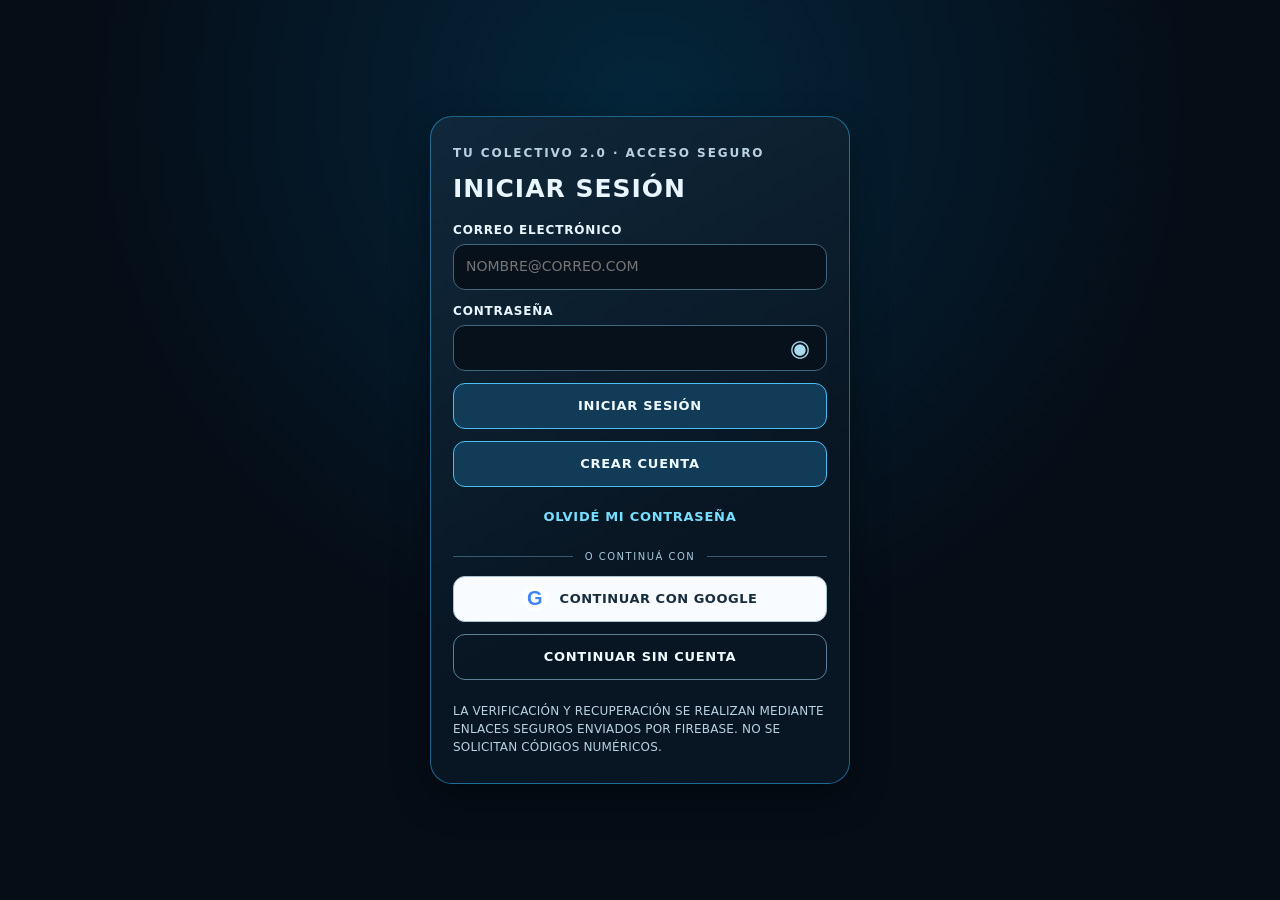
==== commit c9f32794: "CONFIRMAR ENLACES FIREBASE PARA VERIFICACIÓN Y RECUPERACIÓN" ====
--- a/app/src/main/assets/index.html
+++ b/app/src/main/assets/index.html
@@ -28,9 +28,9 @@
 <section class="tc-auth" id="tc-auth" aria-label="Acceso a TU COLECTIVO 2.0"><div class="tc-auth-card"><p class="tc-auth-brand">TU COLECTIVO 2.0 · ACCESO SEGURO</p>
 <div class="tc-auth-page" data-auth-page="login"><h2>INICIAR SESIÓN</h2><form id="tc-auth-form"><label for="tc-auth-email">CORREO ELECTRÓNICO</label><input id="tc-auth-email" type="email" autocomplete="email" required placeholder="nombre@correo.com"><label for="tc-auth-password">CONTRASEÑA</label><div class="tc-auth-password-field"><input id="tc-auth-password" type="password" minlength="6" autocomplete="current-password" autocapitalize="none" spellcheck="false" required><button type="button" class="tc-auth-eye" data-eye="tc-auth-password" aria-label="Mostrar contraseña" aria-pressed="false">◉</button></div><button id="tc-auth-submit" type="submit">INICIAR SESIÓN</button></form><button id="tc-auth-register" type="button">CREAR CUENTA</button><button id="tc-auth-recover" class="tc-auth-link" type="button">OLVIDÉ MI CONTRASEÑA</button><div class="tc-auth-divider" role="separator"><span>O CONTINUÁ CON</span></div><button id="tc-auth-google" class="tc-auth-google" type="button"><span class="tc-auth-google-icon" aria-hidden="true">G</span><span>CONTINUAR CON GOOGLE</span></button><button id="tc-auth-guest" class="tc-auth-guest" type="button">CONTINUAR SIN CUENTA</button></div>
 <div class="tc-auth-page" data-auth-page="register" hidden><h2>CREAR CUENTA</h2><form id="tc-auth-register-form"><label for="tc-auth-first">NOMBRE</label><input id="tc-auth-first" autocomplete="given-name" maxlength="60" required><label for="tc-auth-last">APELLIDO</label><input id="tc-auth-last" autocomplete="family-name" maxlength="60" required><label for="tc-auth-register-email">CORREO ELECTRÓNICO</label><input id="tc-auth-register-email" type="email" autocomplete="email" required><label for="tc-auth-register-password">CONTRASEÑA</label><div class="tc-auth-password-field"><input id="tc-auth-register-password" type="password" minlength="6" autocomplete="new-password" autocapitalize="none" spellcheck="false" required><button type="button" class="tc-auth-eye" data-eye="tc-auth-register-password" aria-label="Mostrar contraseña" aria-pressed="false">◉</button></div><label for="tc-auth-register-repeat">REPETIR CONTRASEÑA</label><div class="tc-auth-password-field"><input id="tc-auth-register-repeat" type="password" minlength="6" autocomplete="new-password" autocapitalize="none" spellcheck="false" required><button type="button" class="tc-auth-eye" data-eye="tc-auth-register-repeat" aria-label="Mostrar contraseña" aria-pressed="false">◉</button></div><button id="tc-auth-register-submit" type="submit">CREAR MI CUENTA</button></form><button type="button" class="tc-auth-link" data-auth-back>VOLVER A INICIAR SESIÓN</button></div>
-<div class="tc-auth-page" data-auth-page="recover" hidden><h2>RECUPERAR CONTRASEÑA</h2><p>Ingresá tu correo para recibir instrucciones de recuperación.</p><form id="tc-auth-recover-form"><label for="tc-auth-recover-email">CORREO ELECTRÓNICO</label><input id="tc-auth-recover-email" type="email" autocomplete="email" required><button id="tc-auth-recover-submit" type="submit">ENVIAR CORREO</button></form><button type="button" class="tc-auth-link" data-auth-back>VOLVER A INICIAR SESIÓN</button></div>
+<div class="tc-auth-page" data-auth-page="recover" hidden><h2>RECUPERAR CONTRASEÑA</h2><p>Ingresá tu correo y Firebase te enviará un enlace seguro para crear una contraseña nueva.</p><form id="tc-auth-recover-form"><label for="tc-auth-recover-email">CORREO ELECTRÓNICO</label><input id="tc-auth-recover-email" type="email" autocomplete="email" required><button id="tc-auth-recover-submit" type="submit">ENVIAR CORREO</button></form><button type="button" class="tc-auth-link" data-auth-back>VOLVER A INICIAR SESIÓN</button></div>
 <div class="tc-auth-page" data-auth-page="verify" hidden><h2>VERIFICÁ TU CORREO</h2><p>Te enviamos un enlace seguro a <strong id="tc-auth-verify-email"></strong>. Abrilo desde tu correo y regresá a la aplicación.</p><button id="tc-auth-verify-check" type="button">YA VERIFIQUÉ MI CORREO</button><button id="tc-auth-verify-resend" type="button">REENVIAR CORREO</button><button type="button" class="tc-auth-link" data-auth-back>VOLVER A INICIAR SESIÓN</button></div>
-<p id="tc-auth-status" class="tc-auth-status" role="status" aria-live="polite"></p><p class="tc-auth-note">La verificación y recuperación utilizan enlaces seguros de Firebase hasta disponer del servicio de códigos por correo.</p></div></section>
+<p id="tc-auth-status" class="tc-auth-status" role="status" aria-live="polite"></p><p class="tc-auth-note">La verificación y recuperación se realizan mediante enlaces seguros enviados por Firebase. No se solicitan códigos numéricos.</p></div></section>
 
 <svg width="0" height="0" style="position:absolute" aria-hidden="true">
   <symbol id="i-bus" viewBox="0 0 24 24"><path d="M5 4h14v13H5zM5 11h14M7 17v3M17 17v3M8.5 14h.01M15.5 14h.01"/></symbol>
--- a/app/src/main/assets/login.css
+++ b/app/src/main/assets/login.css
@@ -8,3 +8,5 @@
 .tc-auth-password-field input{padding-right:58px;}
 .tc-auth .tc-auth-password-field button{position:absolute;right:5px;top:50%;transform:translateY(-50%);width:44px;min-height:38px;height:38px;margin:0;padding:0;display:grid;place-items:center;border:0;background:transparent;color:#a9d9ed;border-radius:8px;letter-spacing:normal;}
 .tc-auth .tc-auth-password-field button:active{transform:translateY(-50%);}
+
+.tc-auth-page[hidden]{display:none!important}.tc-auth-page{width:100%}.tc-auth-page h2{margin:4px 0 16px}.tc-auth-page form{display:block}.tc-auth-page input{display:block}.tc-auth .tc-auth-eye{position:absolute;right:5px;top:50%;transform:translateY(-50%);width:44px;height:38px;min-height:38px;margin:0;padding:0;border:0;background:transparent;color:#a9d9ed;letter-spacing:normal;font-size:23px}.tc-auth .tc-auth-eye:active{transform:translateY(-50%)}.tc-auth-card{max-height:calc(100dvh - 48px);overflow-y:auto}.tc-auth-page input{text-transform:none!important;autocapitalize:none}.tc-auth-status{overflow-wrap:anywhere}
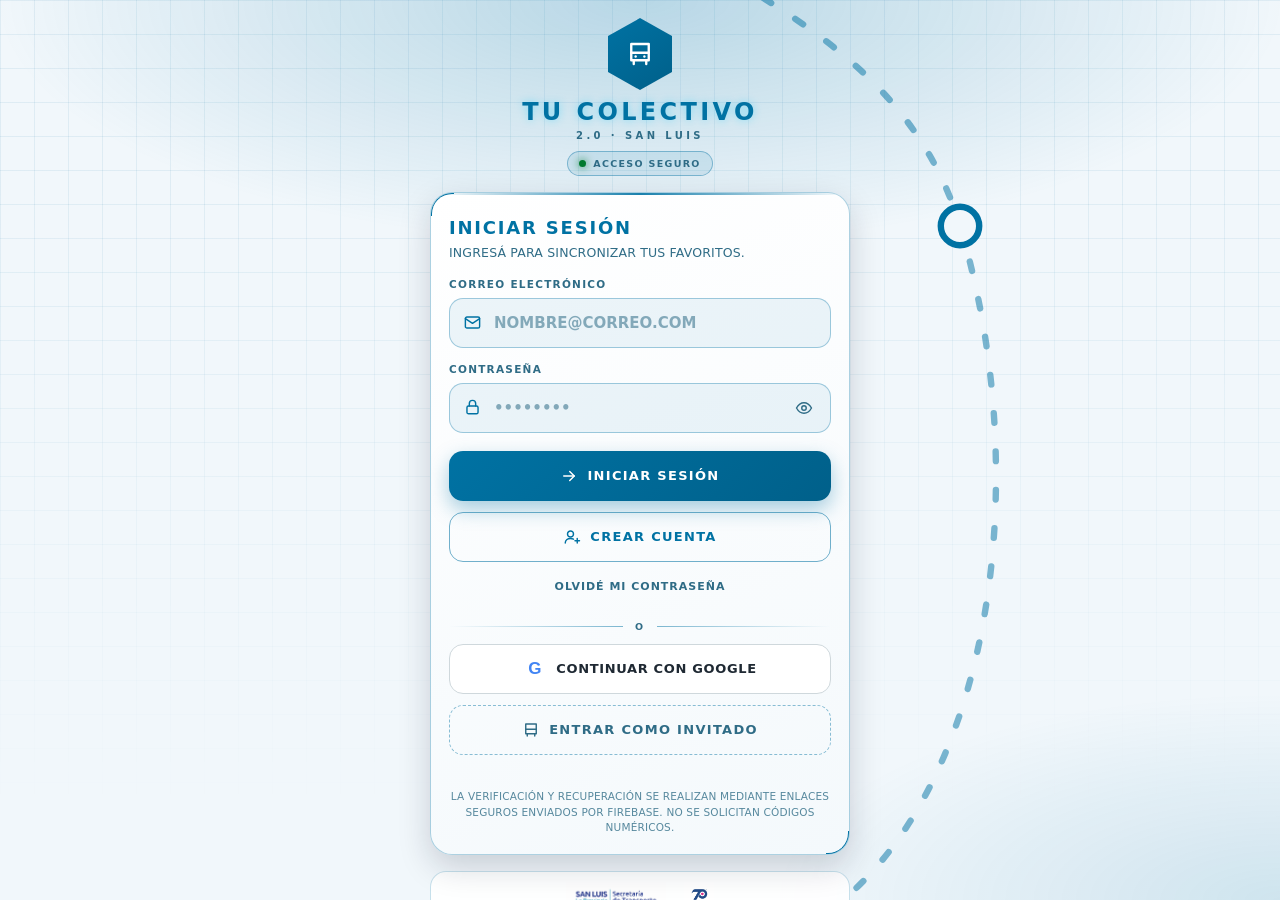
==== commit d0063ee9: "APLICAR NUEVO DISEÑO DE LOGIN PERFIL Y MENÚ" ====
--- a/app/src/main/assets/index.html
+++ b/app/src/main/assets/index.html
@@ -10,6 +10,7 @@
 <link rel="stylesheet" href="leaflet/leaflet.css">
 
 <link rel="stylesheet" href="header.css">
+<link rel="stylesheet" href="header-menu.css">
 <link rel="stylesheet" href="header-title.css">
 <link rel="stylesheet" href="bottom-nav.css">
 <link rel="stylesheet" href="home-cards.css">
@@ -25,12 +26,83 @@
 <link rel="stylesheet" href="profile.css">
 </head>
 <body>
-<section class="tc-auth" id="tc-auth" aria-label="Acceso a TU COLECTIVO 2.0"><div class="tc-auth-card"><p class="tc-auth-brand">TU COLECTIVO 2.0 · ACCESO SEGURO</p>
-<div class="tc-auth-page" data-auth-page="login"><h2>INICIAR SESIÓN</h2><form id="tc-auth-form"><label for="tc-auth-email">CORREO ELECTRÓNICO</label><input id="tc-auth-email" type="email" autocomplete="email" required placeholder="nombre@correo.com"><label for="tc-auth-password">CONTRASEÑA</label><div class="tc-auth-password-field"><input id="tc-auth-password" type="password" minlength="6" autocomplete="current-password" autocapitalize="none" spellcheck="false" required><button type="button" class="tc-auth-eye" data-eye="tc-auth-password" aria-label="Mostrar contraseña" aria-pressed="false">◉</button></div><button id="tc-auth-submit" type="submit">INICIAR SESIÓN</button></form><button id="tc-auth-register" type="button">CREAR CUENTA</button><button id="tc-auth-recover" class="tc-auth-link" type="button">OLVIDÉ MI CONTRASEÑA</button><div class="tc-auth-divider" role="separator"><span>O CONTINUÁ CON</span></div><button id="tc-auth-google" class="tc-auth-google" type="button"><span class="tc-auth-google-icon" aria-hidden="true">G</span><span>CONTINUAR CON GOOGLE</span></button><button id="tc-auth-guest" class="tc-auth-guest" type="button">CONTINUAR SIN CUENTA</button></div>
-<div class="tc-auth-page" data-auth-page="register" hidden><h2>CREAR CUENTA</h2><form id="tc-auth-register-form"><label for="tc-auth-first">NOMBRE</label><input id="tc-auth-first" autocomplete="given-name" maxlength="60" required><label for="tc-auth-last">APELLIDO</label><input id="tc-auth-last" autocomplete="family-name" maxlength="60" required><label for="tc-auth-register-email">CORREO ELECTRÓNICO</label><input id="tc-auth-register-email" type="email" autocomplete="email" required><label for="tc-auth-register-password">CONTRASEÑA</label><div class="tc-auth-password-field"><input id="tc-auth-register-password" type="password" minlength="6" autocomplete="new-password" autocapitalize="none" spellcheck="false" required><button type="button" class="tc-auth-eye" data-eye="tc-auth-register-password" aria-label="Mostrar contraseña" aria-pressed="false">◉</button></div><label for="tc-auth-register-repeat">REPETIR CONTRASEÑA</label><div class="tc-auth-password-field"><input id="tc-auth-register-repeat" type="password" minlength="6" autocomplete="new-password" autocapitalize="none" spellcheck="false" required><button type="button" class="tc-auth-eye" data-eye="tc-auth-register-repeat" aria-label="Mostrar contraseña" aria-pressed="false">◉</button></div><button id="tc-auth-register-submit" type="submit">CREAR MI CUENTA</button></form><button type="button" class="tc-auth-link" data-auth-back>VOLVER A INICIAR SESIÓN</button></div>
-<div class="tc-auth-page" data-auth-page="recover" hidden><h2>RECUPERAR CONTRASEÑA</h2><p>Ingresá tu correo y Firebase te enviará un enlace seguro para crear una contraseña nueva.</p><form id="tc-auth-recover-form"><label for="tc-auth-recover-email">CORREO ELECTRÓNICO</label><input id="tc-auth-recover-email" type="email" autocomplete="email" required><button id="tc-auth-recover-submit" type="submit">ENVIAR CORREO</button></form><button type="button" class="tc-auth-link" data-auth-back>VOLVER A INICIAR SESIÓN</button></div>
-<div class="tc-auth-page" data-auth-page="verify" hidden><h2>VERIFICÁ TU CORREO</h2><p>Te enviamos un enlace seguro a <strong id="tc-auth-verify-email"></strong>. Abrilo desde tu correo y regresá a la aplicación.</p><button id="tc-auth-verify-check" type="button">YA VERIFIQUÉ MI CORREO</button><button id="tc-auth-verify-resend" type="button">REENVIAR CORREO</button><button type="button" class="tc-auth-link" data-auth-back>VOLVER A INICIAR SESIÓN</button></div>
-<p id="tc-auth-status" class="tc-auth-status" role="status" aria-live="polite"></p><p class="tc-auth-note">La verificación y recuperación se realizan mediante enlaces seguros enviados por Firebase. No se solicitan códigos numéricos.</p></div></section>
+<!-- LOGIN HIGH-TECH BUS v4: reemplaza completo <section id="tc-auth">…</section> de index.html. login.js sin cambios (mismos IDs). -->
+<section class="tc-auth" id="tc-auth" aria-label="Acceso a TU COLECTIVO 2.0">
+  <div class="tc-auth-bg" aria-hidden="true">
+    <svg viewBox="0 0 400 800" preserveAspectRatio="xMidYMid slice">
+      <path id="tc-auth-path" class="tc-auth-route" d="M-20,690 C90,690 120,560 210,560 S330,430 300,330 S120,250 150,130 S300,60 430,60"/>
+      <circle class="tc-auth-stop" cx="210" cy="560" r="6"/><circle class="tc-auth-stop" cx="300" cy="330" r="6"/><circle class="tc-auth-stop" cx="150" cy="130" r="6"/>
+      <circle class="tc-auth-bus" r="5"><animateMotion dur="11s" repeatCount="indefinite"><mpath href="#tc-auth-path"/></animateMotion></circle>
+    </svg>
+  </div>
+
+  <div class="tc-auth-head">
+    <span class="tc-auth-hex"><svg viewBox="0 0 24 24" aria-hidden="true"><path d="M5,4 H19 V17 H5 Z"/><path d="M5,11 H19"/><path d="M7,17 V20"/><path d="M17,17 V20"/><path d="M8.5,14 H8.51"/><path d="M15.5,14 H15.51"/></svg></span>
+    <h1 class="tc-auth-brand">TU COLECTIVO<small>2.0 · SAN LUIS</small></h1>
+    <span class="tc-auth-chip"><i></i>ACCESO SEGURO</span>
+  </div>
+
+  <div class="tc-auth-card"><i class="tc-auth-beam"></i>
+
+    <div class="tc-auth-page" data-auth-page="login">
+      <h2>INICIAR SESIÓN</h2><p class="tc-auth-sub">Ingresá para sincronizar tus favoritos.</p>
+      <form id="tc-auth-form">
+        <label for="tc-auth-email">CORREO ELECTRÓNICO</label>
+        <div class="tc-auth-field"><svg viewBox="0 0 24 24" aria-hidden="true"><rect x="3" y="5" width="18" height="14" rx="2"/><path d="M3,7 L12,13 L21,7"/></svg><input id="tc-auth-email" type="email" autocomplete="email" required placeholder="nombre@correo.com"></div>
+        <label for="tc-auth-password">CONTRASEÑA</label>
+        <div class="tc-auth-field tc-auth-password-field"><svg viewBox="0 0 24 24" aria-hidden="true"><rect x="5" y="10" width="14" height="10" rx="2"/><path d="M8,10 V7 A4,4 0 0 1 16,7 V10"/></svg><input id="tc-auth-password" type="password" minlength="6" autocomplete="current-password" autocapitalize="none" spellcheck="false" required placeholder="••••••••"><button type="button" class="tc-auth-eye" data-eye="tc-auth-password" aria-label="Mostrar contraseña" aria-pressed="false"><svg viewBox="0 0 24 24" aria-hidden="true"><path d="M2,12 C5,6.5 8.5,5 12,5 S19,6.5 22,12 C19,17.5 15.5,19 12,19 S5,17.5 2,12 Z"/><circle cx="12" cy="12" r="3"/><path class="tc-slash" d="M4,4 L20,20"/></svg></button></div>
+        <button id="tc-auth-submit" type="submit"><svg viewBox="0 0 24 24" aria-hidden="true"><path d="M5,12 H19"/><path d="M13,6 L19,12 L13,18"/></svg>INICIAR SESIÓN</button>
+      </form>
+      <button id="tc-auth-register" type="button"><svg viewBox="0 0 24 24" aria-hidden="true"><circle cx="10" cy="8" r="4"/><path d="M3,20 C3,15.5 6.5,14 10,14 C11.5,14 12.8,14.3 14,14.9"/><path d="M19,14 V20"/><path d="M16,17 H22"/></svg>CREAR CUENTA</button>
+      <button id="tc-auth-recover" class="tc-auth-link" type="button">OLVIDÉ MI CONTRASEÑA</button>
+      <div class="tc-auth-divider" role="separator"><span>O</span></div>
+      <button id="tc-auth-google" class="tc-auth-google" type="button"><span class="tc-auth-google-icon" aria-hidden="true">G</span>CONTINUAR CON GOOGLE</button>
+      <button id="tc-auth-guest" class="tc-auth-guest" type="button"><svg viewBox="0 0 24 24" aria-hidden="true"><path d="M5,4 H19 V17 H5 Z"/><path d="M5,11 H19"/><path d="M7,17 V20"/><path d="M17,17 V20"/></svg>ENTRAR COMO INVITADO</button>
+    </div>
+
+    <div class="tc-auth-page" data-auth-page="register" hidden>
+      <h2>CREAR CUENTA</h2><p class="tc-auth-sub">Completá tus datos para registrarte.</p>
+      <form id="tc-auth-register-form">
+        <label for="tc-auth-first">NOMBRE</label>
+        <div class="tc-auth-field"><svg viewBox="0 0 24 24" aria-hidden="true"><circle cx="12" cy="8" r="4"/><path d="M4,21 C4,16.5 8,14.5 12,14.5 C16,14.5 20,16.5 20,21"/></svg><input id="tc-auth-first" autocomplete="given-name" maxlength="60" required placeholder="Tu nombre"></div>
+        <label for="tc-auth-last">APELLIDO</label>
+        <div class="tc-auth-field"><svg viewBox="0 0 24 24" aria-hidden="true"><circle cx="12" cy="8" r="4"/><path d="M4,21 C4,16.5 8,14.5 12,14.5 C16,14.5 20,16.5 20,21"/></svg><input id="tc-auth-last" autocomplete="family-name" maxlength="60" required placeholder="Tu apellido"></div>
+        <label for="tc-auth-register-email">CORREO ELECTRÓNICO</label>
+        <div class="tc-auth-field"><svg viewBox="0 0 24 24" aria-hidden="true"><rect x="3" y="5" width="18" height="14" rx="2"/><path d="M3,7 L12,13 L21,7"/></svg><input id="tc-auth-register-email" type="email" autocomplete="email" required placeholder="nombre@correo.com"></div>
+        <label for="tc-auth-register-password">CONTRASEÑA</label>
+        <div class="tc-auth-field tc-auth-password-field"><svg viewBox="0 0 24 24" aria-hidden="true"><rect x="5" y="10" width="14" height="10" rx="2"/><path d="M8,10 V7 A4,4 0 0 1 16,7 V10"/></svg><input id="tc-auth-register-password" type="password" minlength="6" autocomplete="new-password" autocapitalize="none" spellcheck="false" required placeholder="Mínimo 6 caracteres"><button type="button" class="tc-auth-eye" data-eye="tc-auth-register-password" aria-label="Mostrar contraseña" aria-pressed="false"><svg viewBox="0 0 24 24" aria-hidden="true"><path d="M2,12 C5,6.5 8.5,5 12,5 S19,6.5 22,12 C19,17.5 15.5,19 12,19 S5,17.5 2,12 Z"/><circle cx="12" cy="12" r="3"/><path class="tc-slash" d="M4,4 L20,20"/></svg></button></div>
+        <label for="tc-auth-register-repeat">REPETIR CONTRASEÑA</label>
+        <div class="tc-auth-field tc-auth-password-field"><svg viewBox="0 0 24 24" aria-hidden="true"><rect x="5" y="10" width="14" height="10" rx="2"/><path d="M8,10 V7 A4,4 0 0 1 16,7 V10"/></svg><input id="tc-auth-register-repeat" type="password" minlength="6" autocomplete="new-password" autocapitalize="none" spellcheck="false" required placeholder="Repetí la contraseña"><button type="button" class="tc-auth-eye" data-eye="tc-auth-register-repeat" aria-label="Mostrar contraseña" aria-pressed="false"><svg viewBox="0 0 24 24" aria-hidden="true"><path d="M2,12 C5,6.5 8.5,5 12,5 S19,6.5 22,12 C19,17.5 15.5,19 12,19 S5,17.5 2,12 Z"/><circle cx="12" cy="12" r="3"/><path class="tc-slash" d="M4,4 L20,20"/></svg></button></div>
+        <button id="tc-auth-register-submit" type="submit">CREAR CUENTA</button>
+      </form>
+      <button type="button" class="tc-auth-link" data-auth-back>VOLVER A INICIAR SESIÓN</button>
+    </div>
+
+    <div class="tc-auth-page" data-auth-page="recover" hidden>
+      <h2>RECUPERAR CONTRASEÑA</h2><p class="tc-auth-sub">Ingresá tu correo y Firebase te enviará un enlace seguro para crear una contraseña nueva.</p>
+      <form id="tc-auth-recover-form">
+        <label for="tc-auth-recover-email">CORREO ELECTRÓNICO</label>
+        <div class="tc-auth-field"><svg viewBox="0 0 24 24" aria-hidden="true"><rect x="3" y="5" width="18" height="14" rx="2"/><path d="M3,7 L12,13 L21,7"/></svg><input id="tc-auth-recover-email" type="email" autocomplete="email" required placeholder="nombre@correo.com"></div>
+        <button id="tc-auth-recover-submit" type="submit">ENVIAR CORREO</button>
+      </form>
+      <button type="button" class="tc-auth-link" data-auth-back>VOLVER A INICIAR SESIÓN</button>
+    </div>
+
+    <div class="tc-auth-page" data-auth-page="verify" hidden>
+      <span class="tc-auth-verify-ico"><svg viewBox="0 0 24 24" aria-hidden="true"><rect x="3" y="5" width="18" height="14" rx="2"/><path d="M3,7 L12,13 L21,7"/></svg></span>
+      <h2>VERIFICÁ TU CORREO</h2><p>Te enviamos un enlace seguro a <strong id="tc-auth-verify-email"></strong>. Abrilo desde tu correo y regresá a la aplicación.</p>
+      <button id="tc-auth-verify-check" type="button">YA VERIFIQUÉ MI CORREO</button>
+      <button id="tc-auth-verify-resend" type="button">REENVIAR CORREO</button>
+      <button type="button" class="tc-auth-link" data-auth-back>VOLVER A INICIAR SESIÓN</button>
+    </div>
+
+    <p id="tc-auth-status" class="tc-auth-status" role="status" aria-live="polite"></p>
+    <p class="tc-auth-note">La verificación y recuperación se realizan mediante enlaces seguros enviados por Firebase. No se solicitan códigos numéricos.</p>
+  </div>
+
+  <div class="tc-auth-foot"><img src="logostp.png" alt="Gobierno de San Luis, Secretaría de Transporte"><img src="logotp.png" alt="Transpuntano"></div>
+</section>
+
 
 <svg width="0" height="0" style="position:absolute" aria-hidden="true">
   <symbol id="i-bus" viewBox="0 0 24 24"><path d="M5 4h14v13H5zM5 11h14M7 17v3M17 17v3M8.5 14h.01M15.5 14h.01"/></symbol>
@@ -54,15 +126,20 @@
     <button type="button" class="tc-hd-btn" data-action="notifications" aria-label="Notificaciones" aria-haspopup="true" aria-expanded="false" aria-controls="tc-hd-notifications"><span class="tc-hd-hex"></span><i class="tc-hd-fill"></i><svg viewBox="0 0 24 24" aria-hidden="true"><path pathLength="1" d="M6,16 V11 A6,6 0 0 1 18,11 V16 L20,18 H4 Z"/><path pathLength="1" d="M10,21 H14"/></svg><i class="tc-hd-badge"></i></button>
   </div>
   <!-- Menú de la hamburguesa -->
+  <!-- MENÚ HAMBURGUESA v4: reemplaza el bloque <div class="tc-hd-panel" data-for="menu"> completo en index.html -->
+<!-- Menú de la hamburguesa -->
   <div class="tc-hd-panel" data-for="menu" id="tc-hd-menu" role="menu" aria-label="Menú de secciones">
     <i class="tc-hd-pbeam"></i>
     <p class="tc-hd-ptitle"><span>Navegación</span><span>06 secciones</span></p>
-    <div class="tc-hd-list"><button type="button" class="tc-hd-item current" role="menuitem" data-section="inicio" style="--n:0"><span class="tc-hd-item-ico"><span class="tc-hd-hex"></span><i class="tc-hd-fill"></i><svg viewBox="0 0 24 24" aria-hidden="true"><path d="M3,11 L12,3 L21,11"/><path d="M5,9.5 V20 H19 V9.5"/><path d="M10,20 V14 H14 V20"/></svg></span><span>INICIO</span><svg class="tc-hd-item-go" viewBox="0 0 24 24" aria-hidden="true"><path d="M9,5 L16,12 L9,19"/></svg></button><button type="button" class="tc-hd-item" role="menuitem" data-section="lineas" style="--n:1"><span class="tc-hd-item-ico"><span class="tc-hd-hex"></span><i class="tc-hd-fill"></i><svg viewBox="0 0 24 24" aria-hidden="true"><path d="M8,6 H15 A3,3 0 0 1 15,12 H9 A3,3 0 0 0 9,18 H16"/><circle cx="5" cy="6" r="1.6"/><circle cx="19" cy="18" r="1.6"/></svg></span><span>LÍNEAS</span><svg class="tc-hd-item-go" viewBox="0 0 24 24" aria-hidden="true"><path d="M9,5 L16,12 L9,19"/></svg></button><button type="button" class="tc-hd-item" role="menuitem" data-section="mapa" style="--n:2"><span class="tc-hd-item-ico"><span class="tc-hd-hex"></span><i class="tc-hd-fill"></i><svg viewBox="0 0 24 24" aria-hidden="true"><path d="M12,3 L21,8 L12,13 L3,8 Z"/><path d="M3,12 L12,17 L21,12"/><path d="M3,16 L12,21 L21,16"/></svg></span><span>MAPA</span><svg class="tc-hd-item-go" viewBox="0 0 24 24" aria-hidden="true"><path d="M9,5 L16,12 L9,19"/></svg></button><button type="button" class="tc-hd-item" role="menuitem" data-section="paradas" style="--n:3"><span class="tc-hd-item-ico"><span class="tc-hd-hex"></span><i class="tc-hd-fill"></i><svg viewBox="0 0 24 24" aria-hidden="true"><path d="M6,3 H18 V10 H6 Z"/><path d="M12,10 V21"/><path d="M8,21 H16"/><path d="M9,6.5 H15"/></svg></span><span>PARADAS CERCANAS</span><svg class="tc-hd-item-go" viewBox="0 0 24 24" aria-hidden="true"><path d="M9,5 L16,12 L9,19"/></svg></button><button type="button" class="tc-hd-item" role="menuitem" data-section="favoritos" style="--n:4"><span class="tc-hd-item-ico"><span class="tc-hd-hex"></span><i class="tc-hd-fill"></i><svg viewBox="0 0 24 24" aria-hidden="true"><path d="M7,3 H17 A1,1 0 0 1 18,4 V21 L12,17 L6,21 V4 A1,1 0 0 1 7,3 Z"/><path d="M12,7.5 L13,9.6 L15.3,9.9 L13.6,11.5 L14,13.8 L12,12.7 L10,13.8 L10.4,11.5 L8.7,9.9 L11,9.6 Z"/></svg></span><span>FAVORITOS</span><svg class="tc-hd-item-go" viewBox="0 0 24 24" aria-hidden="true"><path d="M9,5 L16,12 L9,19"/></svg></button><button type="button" class="tc-hd-item" role="menuitem" data-section="alertas" style="--n:5"><span class="tc-hd-item-ico"><svg viewBox="0 0 24 24" aria-hidden="true"><path d="M6 16V11a6 6 0 0 1 12 0v5l2 2H4l2-2ZM10 21h4"/></svg></span><span>ALERTAS</span><svg class="tc-hd-item-go" viewBox="0 0 24 24" aria-hidden="true"><path d="M9 5 16 12 9 19"/></svg></button><button type="button" class="tc-hd-item" role="menuitem" data-section="perfil" style="--n:6"><span class="tc-hd-item-ico" aria-hidden="true">◎</span><span>PERFIL</span><svg class="tc-hd-item-go" viewBox="0 0 24 24" aria-hidden="true"><path d="M9 5 16 12 9 19"/></svg></button></div>
+    <button type="button" id="tc-hd-profile-card" class="tc-hd-profile-card" aria-label="Abrir mi perfil"><span class="tc-hd-profile-avatar"><img id="tc-hd-profile-photo" alt="" hidden><span id="tc-hd-profile-placeholder" aria-hidden="true"><svg viewBox="0 0 24 24"><circle cx="12" cy="8" r="4"/><path d="M4,21 C4,16.5 8,14.5 12,14.5 C16,14.5 20,16.5 20,21"/></svg></span></span><span class="tc-hd-profile-copy"><strong id="tc-hd-profile-name">MI PERFIL</strong><small id="tc-hd-profile-subtitle">AGREGÁ TU NOMBRE Y FOTO</small><span class="tc-hd-profile-chip" id="tc-hd-profile-chip"><i></i><b>INVITADO</b></span></span><svg class="tc-hd-profile-go" viewBox="0 0 24 24" aria-hidden="true"><path d="M9,5 L16,12 L9,19"/></svg></button>
+    <div class="tc-hd-list"><button type="button" class="tc-hd-item current" role="menuitem" data-section="inicio" style="--n:0"><span class="tc-hd-item-ico"><span class="tc-hd-hex"></span><i class="tc-hd-fill"></i><svg viewBox="0 0 24 24" aria-hidden="true"><path d="M3,11 L12,3 L21,11"/><path d="M5,9.5 V20 H19 V9.5"/><path d="M10,20 V14 H14 V20"/></svg></span><span>INICIO</span><svg class="tc-hd-item-go" viewBox="0 0 24 24" aria-hidden="true"><path d="M9,5 L16,12 L9,19"/></svg></button><button type="button" class="tc-hd-item" role="menuitem" data-section="lineas" style="--n:1"><span class="tc-hd-item-ico"><span class="tc-hd-hex"></span><i class="tc-hd-fill"></i><svg viewBox="0 0 24 24" aria-hidden="true"><path d="M8,6 H15 A3,3 0 0 1 15,12 H9 A3,3 0 0 0 9,18 H16"/><circle cx="5" cy="6" r="1.6"/><circle cx="19" cy="18" r="1.6"/></svg></span><span>LÍNEAS</span><svg class="tc-hd-item-go" viewBox="0 0 24 24" aria-hidden="true"><path d="M9,5 L16,12 L9,19"/></svg></button><button type="button" class="tc-hd-item" role="menuitem" data-section="mapa" style="--n:2"><span class="tc-hd-item-ico"><span class="tc-hd-hex"></span><i class="tc-hd-fill"></i><svg viewBox="0 0 24 24" aria-hidden="true"><path d="M12,3 L21,8 L12,13 L3,8 Z"/><path d="M3,12 L12,17 L21,12"/><path d="M3,16 L12,21 L21,16"/></svg></span><span>MAPA</span><svg class="tc-hd-item-go" viewBox="0 0 24 24" aria-hidden="true"><path d="M9,5 L16,12 L9,19"/></svg></button><button type="button" class="tc-hd-item" role="menuitem" data-section="paradas" style="--n:3"><span class="tc-hd-item-ico"><span class="tc-hd-hex"></span><i class="tc-hd-fill"></i><svg viewBox="0 0 24 24" aria-hidden="true"><path d="M6,3 H18 V10 H6 Z"/><path d="M12,10 V21"/><path d="M8,21 H16"/><path d="M9,6.5 H15"/></svg></span><span>PARADAS CERCANAS</span><svg class="tc-hd-item-go" viewBox="0 0 24 24" aria-hidden="true"><path d="M9,5 L16,12 L9,19"/></svg></button><button type="button" class="tc-hd-item" role="menuitem" data-section="favoritos" style="--n:4"><span class="tc-hd-item-ico"><span class="tc-hd-hex"></span><i class="tc-hd-fill"></i><svg viewBox="0 0 24 24" aria-hidden="true"><path d="M7,3 H17 A1,1 0 0 1 18,4 V21 L12,17 L6,21 V4 A1,1 0 0 1 7,3 Z"/><path d="M12,7.5 L13,9.6 L15.3,9.9 L13.6,11.5 L14,13.8 L12,12.7 L10,13.8 L10.4,11.5 L8.7,9.9 L11,9.6 Z"/></svg></span><span>FAVORITOS</span><svg class="tc-hd-item-go" viewBox="0 0 24 24" aria-hidden="true"><path d="M9,5 L16,12 L9,19"/></svg></button><button type="button" class="tc-hd-item" role="menuitem" data-section="alertas" style="--n:5"><span class="tc-hd-item-ico"><svg viewBox="0 0 24 24" aria-hidden="true"><path d="M6 16V11a6 6 0 0 1 12 0v5l2 2H4l2-2ZM10 21h4"/></svg></span><span>ALERTAS</span><svg class="tc-hd-item-go" viewBox="0 0 24 24" aria-hidden="true"><path d="M9 5 16 12 9 19"/></svg></button></div>
     <div class="tc-hd-theme" id="tc-hd-theme" role="radiogroup" aria-label="Tema de la app" style="--n:5;--t:0">
       <p class="tc-hd-ptitle"><span>Apariencia</span><span id="tc-hd-theme-now">AUTO · OSCURO</span></p>
       <div class="tc-hd-seg"><i class="tc-hd-seg-ind"></i><button type="button" role="radio" aria-checked="true" tabindex="0" data-theme-mode="auto" class="on"><svg viewBox="0 0 24 24" aria-hidden="true"><path d="M12,4 A8,8 0 0 1 12,20 Z"/><circle cx="12" cy="12" r="8"/></svg><span>AUTO</span></button><button type="button" role="radio" aria-checked="false" tabindex="-1" data-theme-mode="light"><svg viewBox="0 0 24 24" aria-hidden="true"><path d="M12,2 V4"/><path d="M12,20 V22"/><path d="M2,12 H4"/><path d="M20,12 H22"/><path d="M4.9,4.9 L6.3,6.3"/><path d="M17.7,17.7 L19.1,19.1"/><path d="M4.9,19.1 L6.3,17.7"/><path d="M17.7,6.3 L19.1,4.9"/><circle cx="12" cy="12" r="4"/></svg><span>CLARO</span></button><button type="button" role="radio" aria-checked="false" tabindex="-1" data-theme-mode="dark"><svg viewBox="0 0 24 24" aria-hidden="true"><path d="M20,14.5 A8,8 0 1 1 9.5,4 A6.5,6.5 0 0 0 20,14.5 Z"/></svg><span>OSCURO</span></button></div>
     </div>
-  </div>
+      <p class="tc-hd-menu-foot"><i></i>TRANSPUNTANO · SAN LUIS</p>
+  </div>
+
   <!-- Menú de la lupa -->
   <div class="tc-hd-panel" data-for="search" id="tc-hd-search" role="search" aria-label="Buscador">
     <i class="tc-hd-pbeam"></i>
@@ -221,7 +298,52 @@
   <button type="button" class="tc-nav-item" role="tab" id="tab-alertas" data-section="alertas" aria-selected="false" tabindex="-1" aria-label="Alertas"><span class="tc-nav-ico"><svg viewBox="0 0 24 24" aria-hidden="true"><path d="M6 16V11a6 6 0 0 1 12 0v5l2 2H4l2-2ZM10 21h4"/></svg></span><span class="tc-nav-label">ALERTAS</span></button>
 </nav>
 
-<section id="tc-profile" class="tc-profile" hidden aria-label="Perfil"><div class="tc-profile-card"><button type="button" id="tc-profile-close" class="tc-profile-close" aria-label="Cerrar perfil">✕</button><p class="tc-profile-kicker">TU COLECTIVO 2.0 · CUENTA</p><h2>PERFIL</h2><div class="tc-profile-avatar" aria-hidden="true">◎</div><p id="tc-profile-state" role="status">ESTÁS UTILIZANDO LA APLICACIÓN SIN CUENTA.</p><div class="tc-profile-fields"><div><small>NOMBRE</small><strong id="tc-profile-first">SIN CONFIGURAR</strong></div><div><small>APELLIDO</small><strong id="tc-profile-last">SIN CONFIGURAR</strong></div><div><small>CORREO ELECTRÓNICO</small><strong id="tc-profile-email">SIN CONFIGURAR</strong></div><div><small>CONTRASEÑA</small><strong>NO SE MUESTRA POR SEGURIDAD</strong></div></div><button type="button" id="tc-profile-login">INICIAR SESIÓN / CREAR CUENTA</button><div class="tc-profile-actions" aria-label="Administración de cuenta"><button type="button" data-account-action="edit" disabled>EDITAR NOMBRE Y APELLIDO</button><button type="button" data-account-action="photo" disabled>CAMBIAR FOTO</button><button type="button" data-account-action="password" disabled>CAMBIAR CONTRASEÑA</button><button type="button" data-account-action="logout" disabled>CERRAR SESIÓN</button><button type="button" data-account-action="delete" class="tc-profile-danger" disabled>ELIMINAR CUENTA</button></div><p class="tc-profile-help">Las acciones de cuenta están deshabilitadas hasta disponer de una sesión autenticada y Firebase configurado. No se almacenan contraseñas en esta pantalla. Tus favoritos locales permanecen disponibles.</p></div></section>
+<!-- PERFIL HIGH-TECH BUS v4: reemplaza completo <section id="tc-profile">…</section> de index.html. profile.js sin cambios (mismos IDs). -->
+<section id="tc-profile" class="tc-profile" hidden aria-label="Perfil">
+  <div class="tc-pf-bg" aria-hidden="true"></div>
+  <header class="tc-pf-bar">
+    <button type="button" id="tc-profile-close" class="tc-pf-back" aria-label="Cerrar perfil"><svg viewBox="0 0 24 24" aria-hidden="true"><path d="M15,5 L8,12 L15,19"/></svg></button>
+    <div><p class="tc-pf-kicker">TU COLECTIVO 2.0</p><h2>MI PERFIL</h2></div>
+    <span class="tc-pf-chip" id="tc-pf-chip"><i></i><b>INVITADO</b></span>
+  </header>
+
+  <div class="tc-pf-scroll">
+    <div class="tc-pf-hero">
+      <label class="tc-pf-avatar" for="tc-profile-photo" aria-label="Cambiar foto de perfil">
+        <span class="tc-pf-ring" aria-hidden="true"></span>
+        <span class="tc-pf-face"><img id="tc-profile-avatar-img" alt="Foto del perfil" hidden><span id="tc-profile-avatar-placeholder" class="tc-pf-ph" aria-hidden="true"><svg viewBox="0 0 24 24"><circle cx="12" cy="8" r="4"/><path d="M4,21 C4,16.5 8,14.5 12,14.5 C16,14.5 20,16.5 20,21"/></svg></span></span>
+        <span class="tc-pf-cam" aria-hidden="true"><svg viewBox="0 0 24 24"><path d="M4,8 H7.5 L9,5.5 H15 L16.5,8 H20 V19 H4 Z"/><circle cx="12" cy="13" r="3.4"/></svg></span>
+      </label>
+      <input id="tc-profile-photo" type="file" accept="image/png,image/jpeg,image/webp" hidden>
+      <h3 id="tc-pf-name">MI PERFIL</h3>
+      <p id="tc-pf-mail">Agregá tus datos de perfil</p>
+      <button type="button" id="tc-profile-photo-button" class="tc-pf-btn tc-pf-ghost"><svg viewBox="0 0 24 24" aria-hidden="true"><path d="M4,8 H7.5 L9,5.5 H15 L16.5,8 H20 V19 H4 Z"/><circle cx="12" cy="13" r="3.4"/></svg>CAMBIAR FOTO</button>
+      <p id="tc-profile-state" class="tc-pf-state" role="status" aria-live="polite">TU PERFIL SE GUARDA EN ESTE DISPOSITIVO.</p>
+    </div>
+
+    <form id="tc-profile-form" class="tc-pf-card">
+      <p class="tc-pf-title"><svg viewBox="0 0 24 24" aria-hidden="true"><rect x="3" y="5" width="18" height="14" rx="2"/><circle cx="9" cy="11" r="2"/><path d="M6,16 C6.5,14.5 7.5,14 9,14 S11.5,14.5 12,16"/><path d="M14,10 H18"/><path d="M14,14 H18"/></svg>DATOS PERSONALES</p>
+      <label class="tc-pf-field"><span>NOMBRE</span><span class="tc-pf-in"><svg viewBox="0 0 24 24" aria-hidden="true"><circle cx="12" cy="8" r="4"/><path d="M4,21 C4,16.5 8,14.5 12,14.5 C16,14.5 20,16.5 20,21"/></svg><input id="tc-profile-first" maxlength="60" autocomplete="given-name" placeholder="Tu nombre"></span></label>
+      <label class="tc-pf-field"><span>APELLIDO</span><span class="tc-pf-in"><svg viewBox="0 0 24 24" aria-hidden="true"><circle cx="12" cy="8" r="4"/><path d="M4,21 C4,16.5 8,14.5 12,14.5 C16,14.5 20,16.5 20,21"/></svg><input id="tc-profile-last" maxlength="60" autocomplete="family-name" placeholder="Tu apellido"></span></label>
+      <label class="tc-pf-field"><span>CORREO ELECTRÓNICO</span><span class="tc-pf-in"><svg viewBox="0 0 24 24" aria-hidden="true"><rect x="3" y="5" width="18" height="14" rx="2"/><path d="M3,7 L12,13 L21,7"/></svg><input id="tc-profile-email" type="email" maxlength="254" autocomplete="email" placeholder="nombre@correo.com"></span></label>
+      <button type="submit" class="tc-pf-btn tc-pf-primary"><svg viewBox="0 0 24 24" aria-hidden="true"><path d="M5,12.5 L10,17.5 L19,7"/></svg>GUARDAR PERFIL</button>
+    </form>
+
+    <div class="tc-pf-card">
+      <p class="tc-pf-title"><svg viewBox="0 0 24 24" aria-hidden="true"><path d="M12,3 L20,6 V12 C20,16.5 16.5,19.5 12,21 C7.5,19.5 4,16.5 4,12 V6 Z"/><path d="M9,12 L11,14 L15,10"/></svg>CUENTA</p>
+      <p id="tc-profile-account-state" class="tc-pf-acc">SIN SESIÓN FIREBASE. PODÉS EDITAR TU PERFIL LOCAL.</p>
+      <button type="button" id="tc-profile-login" class="tc-pf-btn"><svg viewBox="0 0 24 24" aria-hidden="true"><path d="M14,4 H19 V20 H14"/><path d="M4,12 H15"/><path d="M11,8 L15,12 L11,16"/></svg>INICIAR SESIÓN / CREAR CUENTA</button>
+      <button type="button" id="tc-profile-logout" class="tc-pf-btn" hidden><svg viewBox="0 0 24 24" aria-hidden="true"><path d="M10,4 H5 V20 H10"/><path d="M9,12 H20"/><path d="M16,8 L20,12 L16,16"/></svg>CERRAR SESIÓN</button>
+    </div>
+
+    <div class="tc-pf-card">
+      <p class="tc-pf-title"><svg viewBox="0 0 24 24" aria-hidden="true"><rect x="5" y="10" width="14" height="10" rx="2"/><path d="M8,10 V7 A4,4 0 0 1 16,7 V10"/></svg>PRIVACIDAD</p>
+      <p class="tc-pf-help">Los datos y la foto permanecen en esta instalación. No se suben a Firebase ni se sincronizan entre dispositivos. Borrar los datos de la aplicación o desinstalarla puede eliminarlos. La contraseña se gestiona desde Firebase, no se guarda aquí.</p>
+      <button type="button" id="tc-profile-delete" class="tc-pf-btn tc-pf-danger"><svg viewBox="0 0 24 24" aria-hidden="true"><path d="M4,7 H20"/><path d="M9,7 V4 H15 V7"/><path d="M6,7 L7,20 H17 L18,7"/><path d="M10,11 V16"/><path d="M14,11 V16"/></svg>BORRAR DATOS DEL PERFIL LOCAL</button>
+    </div>
+  </div>
+</section>
+
 <script src="leaflet/leaflet.js"></script>
 <script src="header.js"></script>
 <script src="bottom-nav.js"></script>
@@ -232,6 +354,7 @@
 <script src="navigation-integration.js"></script>
 <script src="alertas-navigation.js"></script>
 <script src="login.js"></script>
+<script src="profile-ui.js"></script>
 <script src="profile.js"></script>
 </body>
 </html>
--- a/app/src/main/assets/header.css
+++ b/app/src/main/assets/header.css
@@ -93,3 +93,6 @@
 .tc-hd-seg button:focus-visible{box-shadow:0 0 0 2px rgb(var(--tcn-acc));border-radius:9px}
 .tc-hd-panel.open .tc-hd-theme{animation:tchitem .3s cubic-bezier(.2,.8,.2,1) both;animation-delay:calc(var(--n,0) * 40ms + 40ms)}
 @media (prefers-reduced-motion:reduce){.tc-hd::before,.tc-hd::after{animation:none;display:none}.tc-hd,.tc-hd-status.swap,.tc-hd-panel.open .tc-hd-item,.tc-hd-panel.open .tc-hd-note,.tc-hd-panel.open .tc-hd-field,.tc-hd-panel.open .tc-hd-theme{animation:none}.tc-hd-panel,.tc-hd-scrim,.tc-hd-seg-ind{transition:none}}
+
+/* Tarjeta de perfil en el menú contextual */
+.tc-hd-profile-card{display:flex;align-items:center;gap:11px;width:100%;margin:0 0 10px;padding:11px;border:1px solid rgb(var(--tcn-edge));border-radius:13px;background:linear-gradient(120deg,rgba(var(--tcn-acc),.12),rgba(var(--tcn-acc),.035));color:var(--tcn-label-active);text-align:left;cursor:pointer;font:inherit;min-width:0}.tc-hd-profile-card:focus-visible{outline:2px solid rgb(var(--tcn-acc));outline-offset:2px}.tc-hd-profile-avatar{position:relative;display:grid;place-items:center;flex:0 0 44px;width:44px;height:44px;overflow:hidden;border:1px solid rgb(var(--tcn-acc));border-radius:50%;background:var(--tcn-bg-b);color:rgb(var(--tcn-acc));font-size:25px}.tc-hd-profile-avatar img{width:100%;height:100%;object-fit:cover}.tc-hd-profile-avatar [hidden]{display:none!important}.tc-hd-profile-copy{display:grid;gap:4px;min-width:0;flex:1}.tc-hd-profile-copy strong{font-size:12px;letter-spacing:.06em;overflow:hidden;text-overflow:ellipsis;white-space:nowrap}.tc-hd-profile-copy small{font-size:9px;letter-spacing:.07em;color:var(--tcn-muted);overflow:hidden;text-overflow:ellipsis;white-space:nowrap}.tc-hd-profile-edit{font-size:25px;color:rgb(var(--tcn-acc));line-height:1}.tc-hd-panel.open .tc-hd-profile-card{animation:tchitem .3s cubic-bezier(.2,.8,.2,1) both;animation-delay:20ms}
--- a/app/src/main/assets/header-menu.css
+++ b/app/src/main/assets/header-menu.css
@@ -0,0 +1,21 @@
+/* MENÚ HAMBURGUESA — HIGH-TECH BUS v4. Cargar DESPUÉS de header.css / header-hitech.css. */
+.tc-hd-profile-card{position:relative;overflow:hidden;gap:12px;margin:2px 0 14px;padding:12px 10px 12px 14px;border:1px solid rgba(var(--tcn-acc),.38);border-radius:16px;background:linear-gradient(120deg,rgba(var(--tcn-acc),.18),rgba(var(--tcn-acc),.04));transition:transform .15s,border-color .2s,background-color .2s}
+.tc-hd-profile-card:before{content:"";position:absolute;left:0;top:0;bottom:0;width:3px;background:rgb(var(--tcn-acc))}
+.tc-hd-profile-card:active{transform:scale(.97);border-color:rgb(var(--tcn-acc))}
+.tc-hd-profile-avatar{flex:0 0 50px;width:50px;height:56px;border:0;border-radius:0;clip-path:polygon(50% 0,100% 25%,100% 75%,50% 100%,0 75%,0 25%);background:linear-gradient(145deg,rgb(var(--tcn-acc)),rgba(var(--tcn-acc),.55));color:var(--tc-on-acc)}
+.tc-hd-profile-avatar svg{width:26px;height:26px;fill:none;stroke:currentColor;stroke-width:1.9;stroke-linecap:round;stroke-linejoin:round}
+.tc-hd-profile-avatar #tc-hd-profile-placeholder{display:grid;place-items:center}
+.tc-hd-profile-copy{gap:5px}
+.tc-hd-profile-copy strong{font-size:13px;letter-spacing:.07em}
+.tc-hd-profile-chip{display:inline-flex;align-items:center;gap:6px;font-size:8.5px;font-weight:800;letter-spacing:.14em;color:var(--tcn-muted)}
+.tc-hd-profile-chip i{width:6px;height:6px;border-radius:50%;background:rgb(var(--tc-red));box-shadow:var(--tc-redglow,none)}
+.tc-hd-profile-chip.on i{background:rgb(var(--tc-green));box-shadow:0 0 7px rgb(var(--tc-green))}
+.tc-hd-profile-go{flex:none;width:20px;height:20px;fill:none;stroke:rgb(var(--tcn-acc));stroke-width:2.2;stroke-linecap:round;stroke-linejoin:round;transition:transform .2s}
+.tc-hd-profile-card:active .tc-hd-profile-go{transform:translateX(3px)}
+.tc-hd-item{position:relative;border-radius:13px;transition:transform .14s,background-color .18s}
+.tc-hd-item:active{transform:scale(.97);background:rgba(var(--tcn-acc),.14)}
+.tc-hd-item.current{background:rgba(var(--tcn-acc),.12);box-shadow:inset 3px 0 0 rgb(var(--tcn-acc))}
+.tc-hd-item.current .tc-hd-item-go{transform:translateX(2px);opacity:1}
+.tc-hd-menu-foot{display:flex;align-items:center;justify-content:center;gap:7px;margin:12px 0 0;padding-top:10px;border-top:1px dashed rgba(var(--tcn-acc),.3);font-size:8.5px;font-weight:800;letter-spacing:.2em;color:var(--tcn-muted)}
+.tc-hd-menu-foot i{width:6px;height:6px;border-radius:50%;background:rgb(var(--tc-green));box-shadow:0 0 7px rgb(var(--tc-green))}
+@media(prefers-reduced-motion:reduce){.tc-hd-profile-card,.tc-hd-item,.tc-hd-profile-go{transition:none}}
--- a/app/src/main/assets/login.css
+++ b/app/src/main/assets/login.css
@@ -1,12 +1,78 @@
-/* ACCESO — HIGH-TECH CORPORATIVO V3.2 */
-.tc-auth[hidden]{display:none!important}.tc-auth{position:fixed;inset:0;z-index:9999;display:grid;place-items:center;overflow:auto;padding:24px 16px;background:radial-gradient(circle at 50% 12%,rgba(0,160,235,.17),transparent 55%),#050d17;color:#e9f6ff;font-family:var(--tc-font,Arial,sans-serif);box-sizing:border-box}.tc-auth *{box-sizing:border-box}.tc-auth-card{width:min(100%,420px);padding:27px 22px;border:1px solid rgba(49,188,255,.48);border-radius:22px;background:linear-gradient(150deg,#10283a,#081522 65%);box-shadow:0 14px 36px rgba(0,0,0,.36)}.tc-auth-brand{margin:0 0 9px;color:#57d5ff;letter-spacing:.16em;font-size:12px;font-weight:800}.tc-auth h2{margin:0 0 9px;font-size:25px;letter-spacing:.04em}.tc-auth p{line-height:1.5;color:#b9d2e2}.tc-auth label{display:block;margin:13px 0 5px;font-size:12px;font-weight:750;letter-spacing:.07em}.tc-auth input{width:100%;min-height:46px;border:1px solid #41677c;border-radius:12px;background:#06111c;color:white;padding:12px;font:inherit}.tc-auth input:focus-visible,.tc-auth button:focus-visible{outline:2px solid #62dcff;outline-offset:3px}.tc-auth button{width:100%;min-height:46px;margin-top:12px;border:1px solid #4dbef2;border-radius:12px;background:#123b57;color:#effaff;font:750 13px var(--tc-font,Arial,sans-serif);letter-spacing:.055em;cursor:pointer;transition:transform .16s,background-color .16s}.tc-auth button:active{transform:scale(.98)}.tc-auth button:disabled{opacity:.52;cursor:not-allowed}.tc-auth .tc-auth-guest{background:transparent;border-color:#5d8196}.tc-auth .tc-auth-link{border:0;background:transparent;color:#77dfff;min-height:35px}.tc-auth-status{min-height:22px;font-size:12px}.tc-auth-note{font-size:12px}@media(prefers-reduced-motion:reduce){.tc-auth button{transition:none}}
-.tc-auth-divider{display:flex;align-items:center;gap:12px;margin:16px 0 3px;color:#a9c9da;font-size:10px;letter-spacing:.15em}.tc-auth-divider:before,.tc-auth-divider:after{content:"";height:1px;flex:1;background:#355a70}.tc-auth .tc-auth-google{display:flex;align-items:center;justify-content:center;gap:12px;background:#f8fbff;color:#172d3e;border-color:#a9c3d1;letter-spacing:.04em}.tc-auth-google-icon{display:grid;place-items:center;width:25px;height:25px;border-radius:50%;font:bold 20px Arial,sans-serif;color:#4285f4;background:#fff}.tc-auth .tc-auth-google:disabled{opacity:.6}
+/* ACCESO — HIGH-TECH BUS v4. Usa los tokens de theme-dark.css (claro/oscuro). login.js no cambia. */
+.tc-auth[hidden]{display:none!important}
+.tc-auth{position:fixed;inset:0;z-index:9999;overflow:auto;display:flex;flex-direction:column;align-items:center;justify-content:flex-start;gap:16px;padding:max(18px,env(safe-area-inset-top)) 16px max(18px,env(safe-area-inset-bottom));background:var(--tcn-page);color:var(--tcn-label-active);font-family:var(--tc-font,system-ui,sans-serif);isolation:isolate}
+.tc-auth *{box-sizing:border-box}.tc-auth>*{flex-shrink:0}.tc-auth>.tc-auth-head{margin-top:auto}.tc-auth>.tc-auth-foot{margin-bottom:auto}
+.tc-auth-bg{position:fixed;inset:0;z-index:-1;pointer-events:none;overflow:hidden;background:radial-gradient(70% 38% at 50% 0,rgba(var(--tcn-acc),.24),transparent 72%),radial-gradient(55% 32% at 100% 100%,rgba(var(--tcn-acc),.14),transparent 72%)}
+.tc-auth-bg:before{content:"";position:absolute;inset:0;background-image:linear-gradient(rgba(var(--tcn-acc),.08) 1px,transparent 1px),linear-gradient(90deg,rgba(var(--tcn-acc),.08) 1px,transparent 1px);background-size:34px 34px;-webkit-mask-image:linear-gradient(#000 20%,transparent 90%);mask-image:linear-gradient(#000 20%,transparent 90%)}
+.tc-auth-bg svg{position:absolute;inset:0;width:100%;height:100%}
+.tc-auth-route{fill:none;stroke:rgba(var(--tcn-acc),.5);stroke-width:2;stroke-dasharray:3 9;stroke-linecap:round;animation:tcAuthDash 1.6s linear infinite}
+.tc-auth-stop{fill:var(--tcn-page);stroke:rgb(var(--tcn-acc));stroke-width:2}
+.tc-auth-bus{fill:rgb(var(--tcn-acc));filter:drop-shadow(0 0 6px rgba(var(--tcn-acc),.9))}
+@keyframes tcAuthDash{to{stroke-dashoffset:-24}}
 
-/* Los datos de acceso nunca deben recibir el text-transform visual de la interfaz. */
-.tc-auth input{text-transform:none!important;font-variant:normal;letter-spacing:normal;}
-.tc-auth-password-field{position:relative;display:flex;align-items:center;}
-.tc-auth-password-field input{padding-right:58px;}
-.tc-auth .tc-auth-password-field button{position:absolute;right:5px;top:50%;transform:translateY(-50%);width:44px;min-height:38px;height:38px;margin:0;padding:0;display:grid;place-items:center;border:0;background:transparent;color:#a9d9ed;border-radius:8px;letter-spacing:normal;}
-.tc-auth .tc-auth-password-field button:active{transform:translateY(-50%);}
+/* Marca */
+.tc-auth-head{display:flex;flex-direction:column;align-items:center;gap:10px;text-align:center}
+.tc-auth-hex{position:relative;display:grid;place-items:center;width:64px;height:72px;clip-path:polygon(50% 0,100% 25%,100% 75%,50% 100%,0 75%,0 25%);background:linear-gradient(145deg,rgb(var(--tcn-acc)),rgb(var(--tcn-acc2,var(--tcn-acc))));color:var(--tc-on-acc);filter:drop-shadow(0 6px 14px rgba(var(--tcn-acc),.45))}
+.tc-auth-hex svg{width:30px;height:30px;fill:none;stroke:currentColor;stroke-width:1.9;stroke-linecap:round;stroke-linejoin:round}
+.tc-auth-hex:after{content:"";position:absolute;inset:0;background:linear-gradient(115deg,transparent 35%,rgba(255,255,255,.55) 50%,transparent 65%);transform:translateX(-120%);animation:tcAuthShine 4.2s ease-in-out infinite}
+@keyframes tcAuthShine{55%,100%{transform:translateX(120%)}}
+.tc-auth-brand{margin:0;font-size:24px;font-weight:900;letter-spacing:.14em;line-height:1;color:var(--tcn-label-active);text-shadow:var(--tc-tglow,none)}
+.tc-auth-brand small{display:block;margin-top:7px;font-size:10px;font-weight:800;letter-spacing:.34em;color:var(--tcn-muted);text-shadow:none}
+.tc-auth-chip{display:inline-flex;align-items:center;gap:7px;padding:5px 11px;border:1px solid rgba(var(--tcn-acc),.4);border-radius:99px;background:rgba(var(--tcn-acc),.1);font-size:9.5px;font-weight:800;letter-spacing:.14em;color:var(--tcn-muted)}
+.tc-auth-chip i{width:7px;height:7px;border-radius:50%;background:rgb(var(--tc-green));box-shadow:0 0 8px rgb(var(--tc-green));animation:tcAuthLed 1.8s ease-in-out infinite}
+@keyframes tcAuthLed{50%{opacity:.35}}
 
-.tc-auth-page[hidden]{display:none!important}.tc-auth-page{width:100%}.tc-auth-page h2{margin:4px 0 16px}.tc-auth-page form{display:block}.tc-auth-page input{display:block}.tc-auth .tc-auth-eye{position:absolute;right:5px;top:50%;transform:translateY(-50%);width:44px;height:38px;min-height:38px;margin:0;padding:0;border:0;background:transparent;color:#a9d9ed;letter-spacing:normal;font-size:23px}.tc-auth .tc-auth-eye:active{transform:translateY(-50%)}.tc-auth-card{max-height:calc(100dvh - 48px);overflow-y:auto}.tc-auth-page input{text-transform:none!important;autocapitalize:none}.tc-auth-status{overflow-wrap:anywhere}
+/* Tarjeta */
+.tc-auth-card{position:relative;width:min(100%,420px);max-height:none;padding:22px 18px 18px;border:1px solid rgba(var(--tcn-acc),.32);border-radius:22px;background:linear-gradient(160deg,var(--tcn-bg-a),var(--tcn-bg-b));box-shadow:var(--tc-sh2);overflow:hidden}
+.tc-auth-card:before,.tc-auth-card:after{content:"";position:absolute;width:22px;height:22px;pointer-events:none;border:2px solid rgb(var(--tcn-acc))}
+.tc-auth-card:before{left:-1px;top:-1px;border-width:2px 0 0 2px;border-radius:22px 0 0 0}
+.tc-auth-card:after{right:-1px;bottom:-1px;border-width:0 2px 2px 0;border-radius:0 0 22px 0}
+.tc-auth-beam{position:absolute;left:0;right:0;top:0;height:2px;background:linear-gradient(90deg,transparent,rgb(var(--tcn-acc)),transparent);opacity:.9;animation:tcAuthBeam 3.6s ease-in-out infinite}
+@keyframes tcAuthBeam{0%,100%{transform:translateX(-60%)}50%{transform:translateX(60%)}}
+.tc-auth-page[hidden]{display:none!important}
+.tc-auth-page{width:100%;animation:tcAuthIn .32s cubic-bezier(.2,.8,.2,1)}
+@keyframes tcAuthIn{from{opacity:0;transform:translateY(10px)}}
+.tc-auth h2{margin:0 0 4px;font-size:18px;font-weight:900;letter-spacing:.1em;color:var(--tcn-label-active)}
+.tc-auth p{margin:0;font-size:12.5px;line-height:1.5;color:var(--tcn-muted)}
+.tc-auth-sub{margin-bottom:6px!important}
+
+/* Campos */
+.tc-auth label{display:block;margin:14px 0 6px;font-size:10.5px;font-weight:800;letter-spacing:.12em;color:var(--tcn-muted)}
+.tc-auth-field,.tc-auth-password-field{position:relative;display:block}
+.tc-auth-field>svg{position:absolute;left:14px;top:50%;width:19px;height:19px;margin-top:-9.5px;fill:none;stroke:rgb(var(--tcn-acc));stroke-width:1.8;stroke-linecap:round;stroke-linejoin:round;pointer-events:none}
+.tc-auth input{display:block;width:100%;min-height:50px;padding:12px 14px 12px 44px;border:1px solid rgba(var(--tcn-acc),.34);border-radius:14px;background:rgba(var(--tcn-acc),.07);color:var(--tcn-label-active);font:600 15px var(--tc-font,system-ui,sans-serif);text-transform:none!important;letter-spacing:normal;transition:border-color .18s,box-shadow .18s,background-color .18s}
+.tc-auth input::placeholder{color:var(--tcn-muted);opacity:.55}
+.tc-auth input:focus{outline:0;border-color:rgb(var(--tcn-acc));background:rgba(var(--tcn-acc),.12);box-shadow:0 0 0 3px rgba(var(--tcn-acc),.2)}
+.tc-auth-password-field input{padding-right:54px}
+.tc-auth .tc-auth-eye{position:absolute;right:5px;top:50%;width:44px;height:40px;min-height:40px;margin:-20px 0 0;padding:0;display:grid;place-items:center;border:0;border-radius:10px;background:transparent;color:var(--tcn-muted);letter-spacing:normal;box-shadow:none}
+.tc-auth-eye svg{width:21px;height:21px;fill:none;stroke:currentColor;stroke-width:1.8;stroke-linecap:round;stroke-linejoin:round}
+.tc-auth-eye .tc-slash{opacity:0;transition:opacity .15s}
+.tc-auth-eye[aria-pressed=true]{color:rgb(var(--tcn-acc))}.tc-auth-eye[aria-pressed=true] .tc-slash{opacity:1}
+.tc-auth .tc-auth-eye:active{transform:none;background:rgba(var(--tcn-acc),.15)}
+
+/* Botones */
+.tc-auth button{display:flex;align-items:center;justify-content:center;gap:9px;width:100%;min-height:50px;margin-top:11px;padding:0 16px;border:1px solid rgba(var(--tcn-acc),.55);border-radius:14px;background:transparent;color:rgb(var(--tcn-acc));font:800 13px var(--tc-font,system-ui,sans-serif);letter-spacing:.1em;cursor:pointer;transition:transform .14s,filter .14s,background-color .18s}
+.tc-auth button svg{width:18px;height:18px;fill:none;stroke:currentColor;stroke-width:1.9;stroke-linecap:round;stroke-linejoin:round}
+.tc-auth button:active{transform:scale(.97);filter:brightness(1.12)}
+.tc-auth button:focus-visible{outline:2px solid rgb(var(--tcn-acc));outline-offset:3px}
+.tc-auth button:disabled{opacity:.5;cursor:not-allowed;transform:none}
+#tc-auth-submit,#tc-auth-register-submit,#tc-auth-recover-submit,#tc-auth-verify-check{position:relative;overflow:hidden;margin-top:18px;border:0;background:linear-gradient(135deg,rgb(var(--tcn-acc)),rgb(var(--tcn-acc2,var(--tcn-acc))));color:var(--tc-on-acc);box-shadow:0 8px 20px rgba(var(--tcn-acc),.35)}
+#tc-auth-submit:after,#tc-auth-register-submit:after,#tc-auth-recover-submit:after,#tc-auth-verify-check:after{content:"";position:absolute;inset:0;background:linear-gradient(110deg,transparent 40%,rgba(255,255,255,.35) 50%,transparent 60%);transform:translateX(-120%);animation:tcAuthShine 4.2s 1s ease-in-out infinite}
+.tc-auth .tc-auth-link{width:auto;min-height:38px;margin:6px auto 0;border:0;background:transparent;color:var(--tcn-muted);font-size:11px;letter-spacing:.09em}
+.tc-auth-divider{display:flex;align-items:center;gap:12px;margin:14px 0 3px;color:var(--tcn-muted);font-size:9.5px;font-weight:800;letter-spacing:.2em}
+.tc-auth-divider:before,.tc-auth-divider:after{content:"";height:1px;flex:1;background:linear-gradient(90deg,transparent,rgba(var(--tcn-acc),.5))}
+.tc-auth-divider:after{transform:scaleX(-1)}
+.tc-auth .tc-auth-google{border:1px solid #cfd8dc;background:#fff;color:#1f2933;letter-spacing:.05em}
+.tc-auth-google-icon{display:grid;place-items:center;width:24px;height:24px;border-radius:50%;font:900 17px Arial,sans-serif;color:#4285f4;background:#fff}
+.tc-auth .tc-auth-guest{border-style:dashed;color:var(--tcn-muted);border-color:rgba(var(--tcn-acc),.45)}
+.tc-auth-status{min-height:20px;margin-top:12px!important;font-size:11.5px!important;font-weight:700;letter-spacing:.04em;text-align:center;overflow-wrap:anywhere;color:var(--tcn-label-active)!important}
+.tc-auth-note{margin-top:2px!important;font-size:10.5px!important;text-align:center;opacity:.8}
+.tc-auth-verify-ico{display:grid;place-items:center;width:60px;height:60px;margin:2px auto 12px;border-radius:50%;border:1px solid rgba(var(--tcn-acc),.5);background:rgba(var(--tcn-acc),.12);color:rgb(var(--tcn-acc))}
+.tc-auth-verify-ico svg{width:28px;height:28px;fill:none;stroke:currentColor;stroke-width:1.8;stroke-linecap:round;stroke-linejoin:round}
+.tc-auth-page[data-auth-page=verify]{text-align:center}
+
+/* Pie con logos */
+.tc-auth-foot{display:flex;align-items:center;justify-content:center;gap:18px;width:min(100%,420px);padding:10px 14px;border:1px solid rgba(var(--tcn-acc),.22);border-radius:16px;background:rgba(255,255,255,.9)}
+.tc-auth-foot img{height:30px;width:auto;max-width:44%;object-fit:contain}
+@media(max-height:680px){.tc-auth-hex{width:50px;height:56px}.tc-auth-foot{display:none}}
+@media(prefers-reduced-motion:reduce){.tc-auth *,.tc-auth *:before,.tc-auth *:after{animation:none!important;transition:none!important}.tc-auth-bus{display:none}}
--- a/app/src/main/assets/profile.css
+++ b/app/src/main/assets/profile.css
@@ -1,2 +1,67 @@
-.tc-profile[hidden]{display:none!important}.tc-profile{position:fixed;inset:0;z-index:9000;display:grid;place-items:center;overflow:auto;padding:24px 16px;background:rgba(2,9,17,.96);color:#e9f6ff;font-family:Arial,sans-serif}.tc-profile *{box-sizing:border-box}.tc-profile-card{position:relative;width:min(100%,440px);padding:25px 21px;border:1px solid rgba(69,200,255,.52);border-radius:22px;background:linear-gradient(145deg,#10283b,#071521);box-shadow:0 14px 36px #0008}.tc-profile-kicker{font-size:11px;letter-spacing:.16em;color:#66d9ff;font-weight:800}.tc-profile h2{margin:6px 0 17px;letter-spacing:.1em}.tc-profile-avatar{display:grid;place-items:center;width:74px;height:74px;border:1px solid #5ed6ff;border-radius:50%;font-size:42px;color:#66d9ff;background:#092c42}.tc-profile-fields{display:grid;gap:10px;margin:19px 0}.tc-profile-fields>div{padding:11px;border:1px solid #31566b;border-radius:11px;background:#071725;overflow-wrap:anywhere}.tc-profile-fields small{display:block;color:#9dbdcc;font-size:10px;letter-spacing:.1em;margin-bottom:5px}.tc-profile-fields strong{font-size:13px}.tc-profile button{min-height:44px;border:1px solid #4cbdf2;border-radius:11px;background:#123b57;color:#effaff;font-weight:750;cursor:pointer}.tc-profile button:active{transform:scale(.98)}.tc-profile button:focus-visible{outline:2px solid #6be1ff;outline-offset:3px}#tc-profile-login{width:100%}.tc-profile .tc-profile-close{position:absolute;right:17px;top:15px;width:38px;min-height:38px}.tc-profile-help,#tc-profile-state{font-size:12px;line-height:1.5;color:#b5cfdf}
-.tc-profile-actions{display:grid;grid-template-columns:1fr;gap:9px;margin-top:14px}.tc-profile-actions button{width:100%;padding:9px 12px;text-align:left;letter-spacing:.045em}.tc-profile-actions button:disabled{opacity:.52;cursor:not-allowed}.tc-profile-actions button.tc-profile-danger{color:#ffc4c4;border-color:#97515c;background:#361b29}.tc-profile-card{max-height:calc(100dvh - 48px);overflow-y:auto}.tc-profile button:disabled:active{transform:none}
+/* PERFIL — HIGH-TECH BUS v4. Sigue el tema claro/oscuro de la app (tokens --tcn-*). profile.js no cambia. */
+.tc-profile[hidden]{display:none!important}
+.tc-profile{position:fixed;inset:0;z-index:9000;display:flex;flex-direction:column;overflow:hidden;background:var(--tcn-page);color:var(--tcn-label-active);font-family:var(--tc-font,system-ui,sans-serif);isolation:isolate;animation:tcPfIn .3s cubic-bezier(.2,.8,.2,1)}
+.tc-profile *{box-sizing:border-box}
+.tc-profile [hidden]{display:none!important}
+@keyframes tcPfIn{from{opacity:0;transform:translateY(14px)}}
+.tc-pf-bg{position:absolute;inset:0;z-index:-1;pointer-events:none;background:radial-gradient(80% 34% at 50% 0,rgba(var(--tcn-acc),.24),transparent 72%)}
+.tc-pf-bg:before{content:"";position:absolute;inset:0;background-image:linear-gradient(rgba(var(--tcn-acc),.07) 1px,transparent 1px),linear-gradient(90deg,rgba(var(--tcn-acc),.07) 1px,transparent 1px);background-size:34px 34px;-webkit-mask-image:linear-gradient(#000,transparent 55%);mask-image:linear-gradient(#000,transparent 55%)}
+
+/* Barra superior */
+.tc-pf-bar{flex:none;display:flex;align-items:center;gap:12px;padding:max(12px,env(safe-area-inset-top)) 14px 12px;border-bottom:1px solid rgba(var(--tcn-acc),.25);background:rgba(var(--tcn-acc),.06);-webkit-backdrop-filter:blur(10px);backdrop-filter:blur(10px)}
+.tc-pf-bar>div{flex:1;min-width:0}
+.tc-pf-kicker{margin:0;font-size:9.5px;font-weight:800;letter-spacing:.24em;color:var(--tcn-muted)}
+.tc-profile h2{margin:2px 0 0;font-size:19px;font-weight:900;letter-spacing:.12em;color:var(--tcn-label-active);text-shadow:var(--tc-tglow,none)}
+.tc-profile .tc-pf-back{display:grid;place-items:center;flex:none;width:44px;height:44px;padding:0;border:1px solid rgba(var(--tcn-acc),.45);border-radius:13px;background:rgba(var(--tcn-acc),.1);color:rgb(var(--tcn-acc));cursor:pointer;transition:transform .14s,background-color .18s}
+.tc-pf-back svg{width:22px;height:22px;fill:none;stroke:currentColor;stroke-width:2.2;stroke-linecap:round;stroke-linejoin:round}
+.tc-profile .tc-pf-back:active{transform:scale(.92);background:rgba(var(--tcn-acc),.22)}
+.tc-pf-chip{display:inline-flex;align-items:center;gap:6px;padding:5px 10px;border:1px solid rgba(var(--tcn-acc),.35);border-radius:99px;font-size:9px;font-weight:800;letter-spacing:.12em;color:var(--tcn-muted);white-space:nowrap}
+.tc-pf-chip i{width:7px;height:7px;border-radius:50%;background:rgb(var(--tc-red));box-shadow:var(--tc-redglow,none)}
+.tc-pf-chip.on i{background:rgb(var(--tc-green));box-shadow:0 0 8px rgb(var(--tc-green))}
+
+/* Contenido */
+.tc-pf-scroll{flex:1;overflow-y:auto;overscroll-behavior:contain;padding:22px 16px max(28px,env(safe-area-inset-bottom));display:flex;flex-direction:column;align-items:center;gap:14px}
+.tc-pf-scroll>*{width:min(100%,460px);flex-shrink:0}
+.tc-pf-hero{display:flex;flex-direction:column;align-items:center;text-align:center;gap:4px}
+
+/* Avatar */
+.tc-pf-avatar{position:relative;display:block;width:112px;height:112px;margin-bottom:8px;cursor:pointer}
+.tc-pf-ring{position:absolute;inset:-5px;border-radius:50%;background:conic-gradient(from 0deg,rgb(var(--tcn-acc)),transparent 30%,rgb(var(--tcn-acc)) 55%,transparent 85%,rgb(var(--tcn-acc)));-webkit-mask:radial-gradient(farthest-side,transparent calc(100% - 3px),#000 calc(100% - 2px));mask:radial-gradient(farthest-side,transparent calc(100% - 3px),#000 calc(100% - 2px));animation:tcPfSpin 7s linear infinite}
+@keyframes tcPfSpin{to{transform:rotate(360deg)}}
+.tc-pf-face{position:absolute;inset:0;display:grid;place-items:center;overflow:hidden;border-radius:50%;background:linear-gradient(145deg,rgba(var(--tcn-acc),.28),rgba(var(--tcn-acc),.08));color:rgb(var(--tcn-acc));box-shadow:var(--tc-sh2)}
+.tc-pf-face img{width:100%;height:100%;object-fit:cover}
+.tc-pf-ph{display:grid;place-items:center}
+.tc-pf-ph svg{width:54px;height:54px}
+.tc-profile svg{fill:none;stroke:currentColor;stroke-width:1.8;stroke-linecap:round;stroke-linejoin:round}
+.tc-pf-cam{position:absolute;right:-2px;bottom:2px;display:grid;place-items:center;width:36px;height:36px;border:3px solid var(--tcn-page);border-radius:50%;background:rgb(var(--tcn-acc));color:var(--tc-on-acc);transition:transform .14s}
+.tc-pf-cam svg{width:17px;height:17px;stroke-width:2.1}
+.tc-pf-avatar:active .tc-pf-cam{transform:scale(.88)}
+#tc-pf-name{margin:0;max-width:100%;font-size:21px;font-weight:900;letter-spacing:.08em;overflow-wrap:anywhere;color:var(--tcn-label-active)}
+#tc-pf-mail{margin:0;max-width:100%;font-size:12.5px;font-weight:600;overflow-wrap:anywhere;color:var(--tcn-muted)}
+.tc-pf-state{min-height:18px;margin:6px 0 0;font-size:10.5px;font-weight:800;letter-spacing:.07em;color:rgb(var(--tcn-acc))}
+
+/* Tarjetas */
+.tc-pf-card{position:relative;margin:0;padding:16px;border:1px solid rgba(var(--tcn-acc),.28);border-radius:18px;background:linear-gradient(160deg,var(--tcn-bg-a),var(--tcn-bg-b));box-shadow:var(--tc-sh,none);overflow:hidden}
+.tc-pf-card:before{content:"";position:absolute;left:0;top:14px;bottom:14px;width:3px;border-radius:0 3px 3px 0;background:rgb(var(--tcn-acc))}
+.tc-pf-title{display:flex;align-items:center;gap:8px;margin:0 0 12px;font-size:10.5px;font-weight:800;letter-spacing:.18em;color:var(--tcn-muted)}
+.tc-pf-title svg{width:16px;height:16px;color:rgb(var(--tcn-acc))}
+.tc-pf-field{display:block;margin:0 0 12px}
+.tc-pf-field>span{display:block;margin:0 0 6px;font-size:10px;font-weight:800;letter-spacing:.13em;color:var(--tcn-muted)}
+.tc-pf-in{position:relative;display:block}
+.tc-pf-in svg{position:absolute;left:13px;top:50%;width:18px;height:18px;margin-top:-9px;color:rgb(var(--tcn-acc));pointer-events:none}
+.tc-pf-in input{display:block;width:100%;min-height:48px;padding:11px 13px 11px 41px;border:1px solid rgba(var(--tcn-acc),.34);border-radius:13px;background:rgba(var(--tcn-acc),.07);color:var(--tcn-label-active);font:600 15px var(--tc-font,system-ui,sans-serif);text-transform:none!important;letter-spacing:normal;transition:border-color .18s,box-shadow .18s}
+.tc-pf-in input::placeholder{color:var(--tcn-muted);opacity:.55}
+.tc-pf-in input:focus{outline:0;border-color:rgb(var(--tcn-acc));box-shadow:0 0 0 3px rgba(var(--tcn-acc),.2)}
+.tc-pf-acc{margin:0 0 4px;font-size:12px;font-weight:700;line-height:1.5;letter-spacing:.03em;overflow-wrap:anywhere;color:var(--tcn-label-active)}
+.tc-pf-help{margin:0 0 10px;font-size:11.5px;line-height:1.55;color:var(--tcn-muted)}
+
+/* Botones */
+.tc-profile .tc-pf-btn{display:flex;align-items:center;justify-content:center;gap:9px;width:100%;min-height:48px;margin:8px 0 0;padding:0 14px;border:1px solid rgba(var(--tcn-acc),.55);border-radius:13px;background:transparent;color:rgb(var(--tcn-acc));font:800 12.5px var(--tc-font,system-ui,sans-serif);letter-spacing:.1em;cursor:pointer;transition:transform .14s,filter .14s}
+.tc-pf-btn svg{width:18px;height:18px;stroke-width:2}
+.tc-profile .tc-pf-btn:active{transform:scale(.97);filter:brightness(1.12)}
+.tc-profile .tc-pf-btn:focus-visible,.tc-profile input:focus-visible{outline:2px solid rgb(var(--tcn-acc));outline-offset:3px}
+.tc-profile .tc-pf-primary{border:0;background:linear-gradient(135deg,rgb(var(--tcn-acc)),rgb(var(--tcn-acc2,var(--tcn-acc))));color:var(--tc-on-acc);box-shadow:0 6px 16px rgba(var(--tcn-acc),.3)}
+.tc-profile .tc-pf-ghost{width:auto;min-height:40px;padding:0 18px;margin-top:6px}
+.tc-profile .tc-pf-danger{color:rgb(var(--tc-red));border-color:rgba(var(--tc-red),.55);background:rgba(var(--tc-red),.07)}
+.tc-profile .tc-pf-btn:disabled{opacity:.5;cursor:not-allowed;transform:none}
+@media(prefers-reduced-motion:reduce){.tc-profile,.tc-pf-ring{animation:none}.tc-profile *{transition:none!important}}
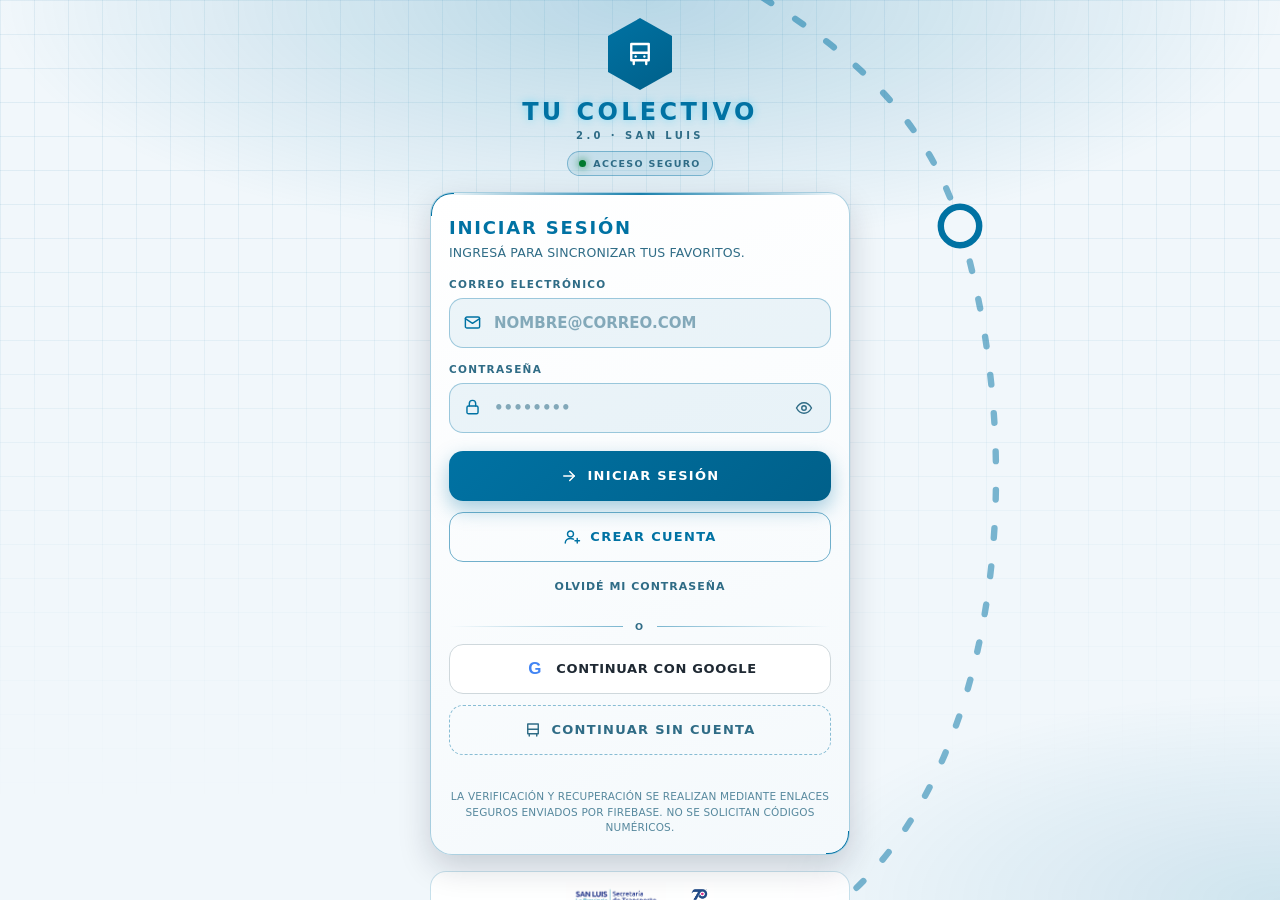
==== commit 2b3eb7e2: "MANTENER ACCESO SIN CUENTA EN EL NUEVO LOGIN" ====
--- a/app/src/main/assets/index.html
+++ b/app/src/main/assets/index.html
@@ -57,7 +57,7 @@
       <button id="tc-auth-recover" class="tc-auth-link" type="button">OLVIDÉ MI CONTRASEÑA</button>
       <div class="tc-auth-divider" role="separator"><span>O</span></div>
       <button id="tc-auth-google" class="tc-auth-google" type="button"><span class="tc-auth-google-icon" aria-hidden="true">G</span>CONTINUAR CON GOOGLE</button>
-      <button id="tc-auth-guest" class="tc-auth-guest" type="button"><svg viewBox="0 0 24 24" aria-hidden="true"><path d="M5,4 H19 V17 H5 Z"/><path d="M5,11 H19"/><path d="M7,17 V20"/><path d="M17,17 V20"/></svg>ENTRAR COMO INVITADO</button>
+      <button id="tc-auth-guest" class="tc-auth-guest" type="button"><svg viewBox="0 0 24 24" aria-hidden="true"><path d="M5,4 H19 V17 H5 Z"/><path d="M5,11 H19"/><path d="M7,17 V20"/><path d="M17,17 V20"/></svg>CONTINUAR SIN CUENTA</button>
     </div>
 
     <div class="tc-auth-page" data-auth-page="register" hidden>
